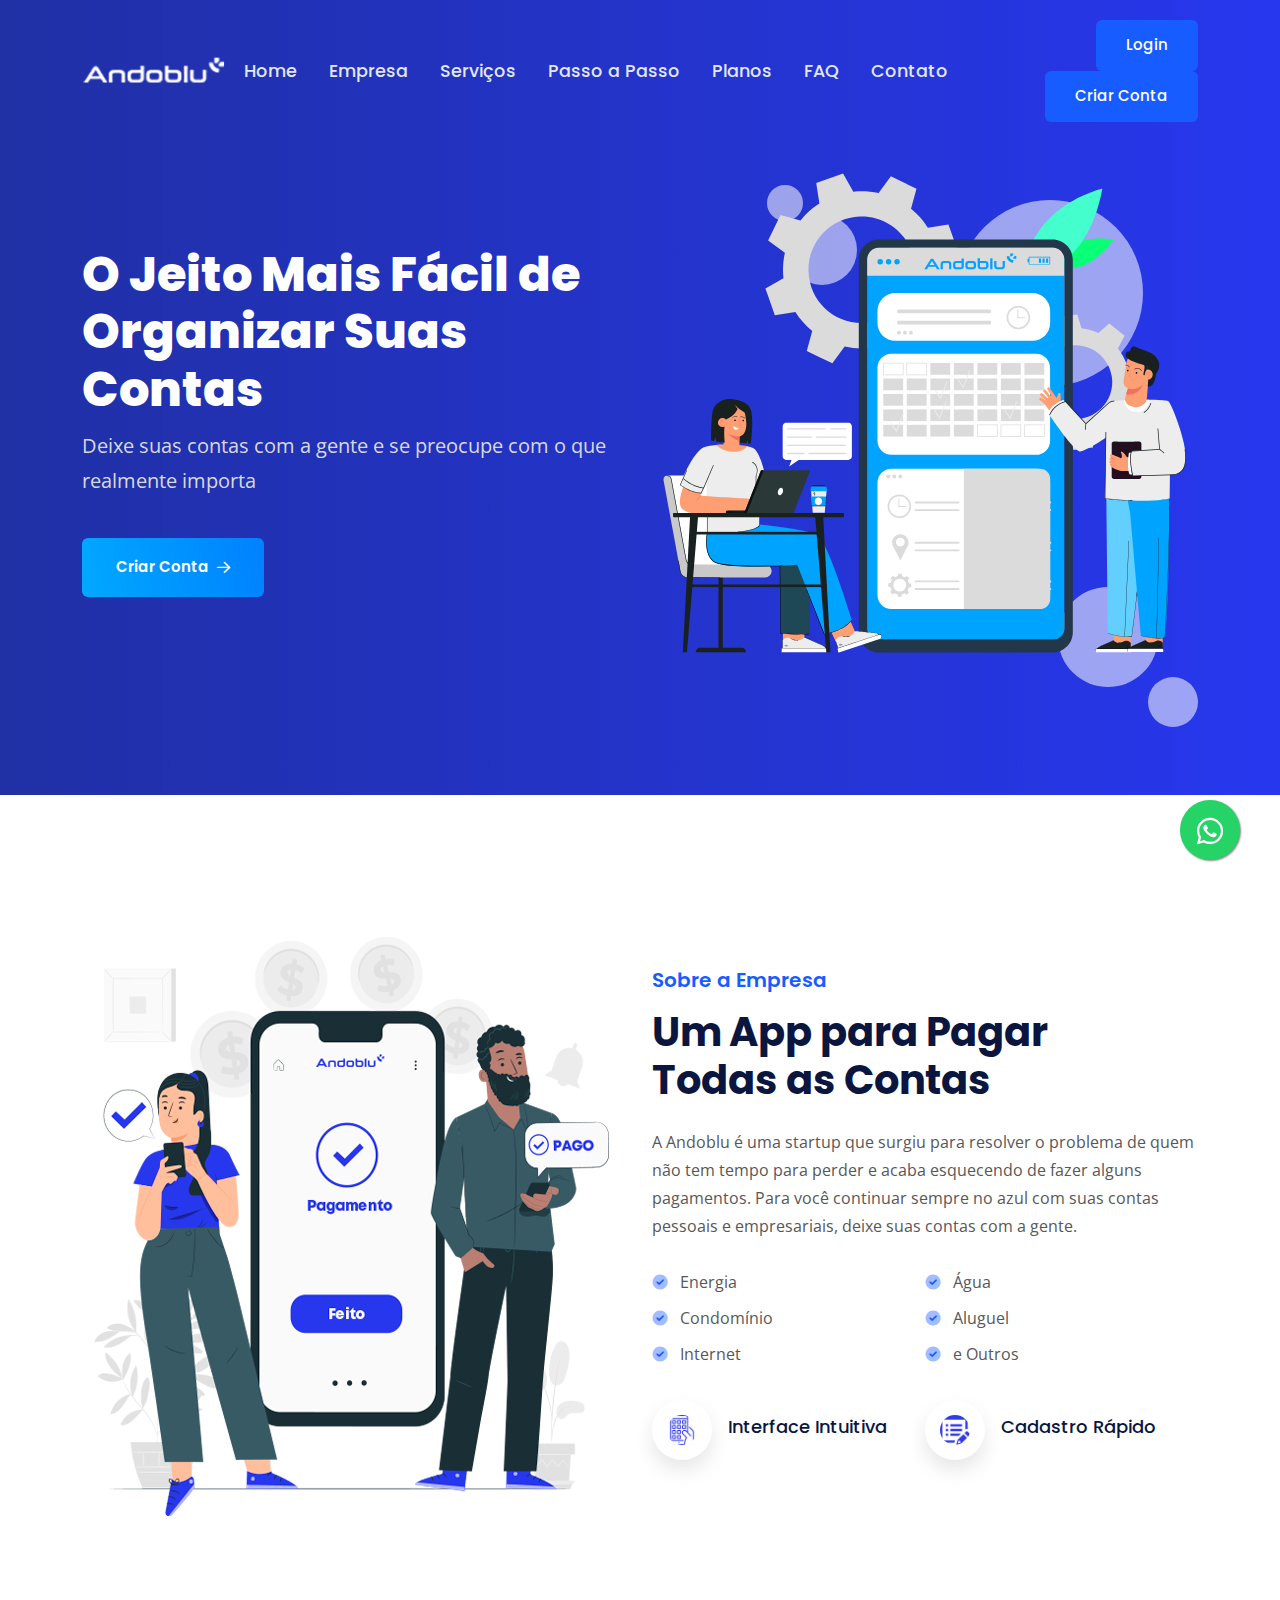
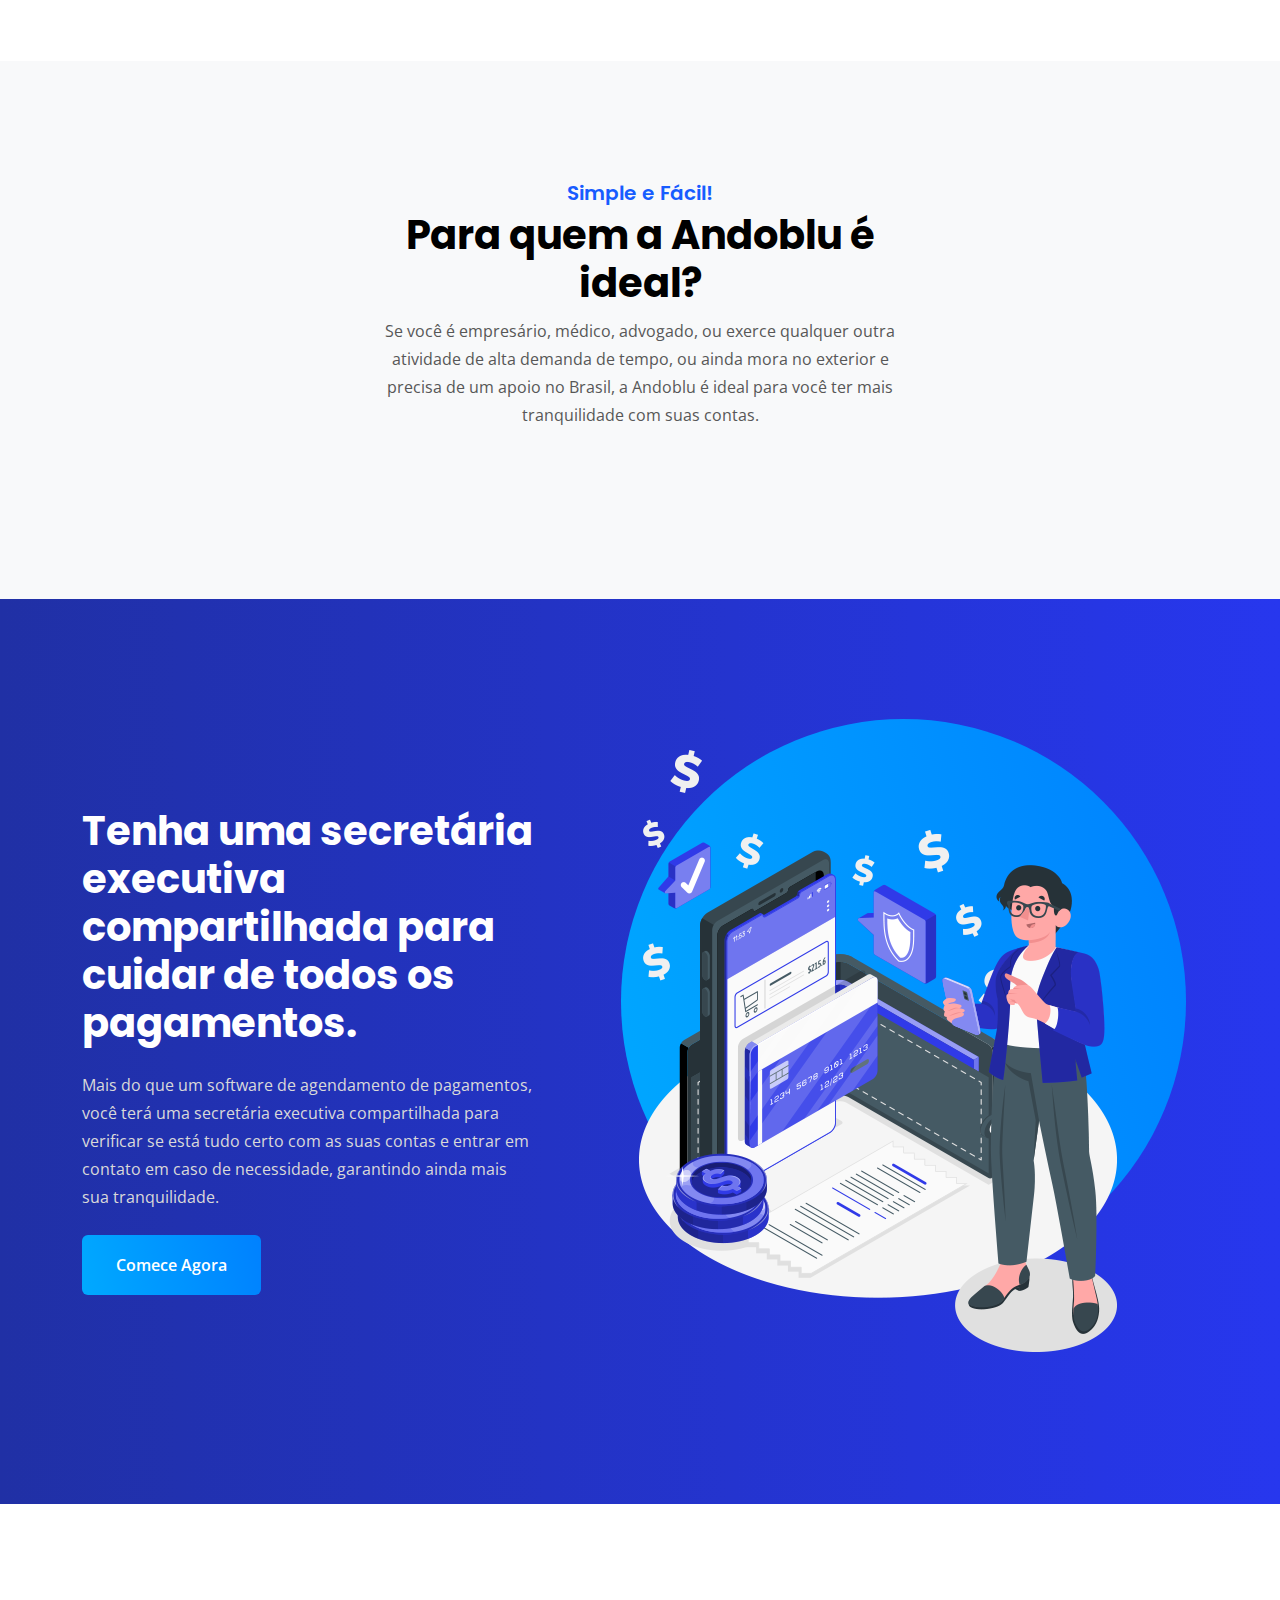
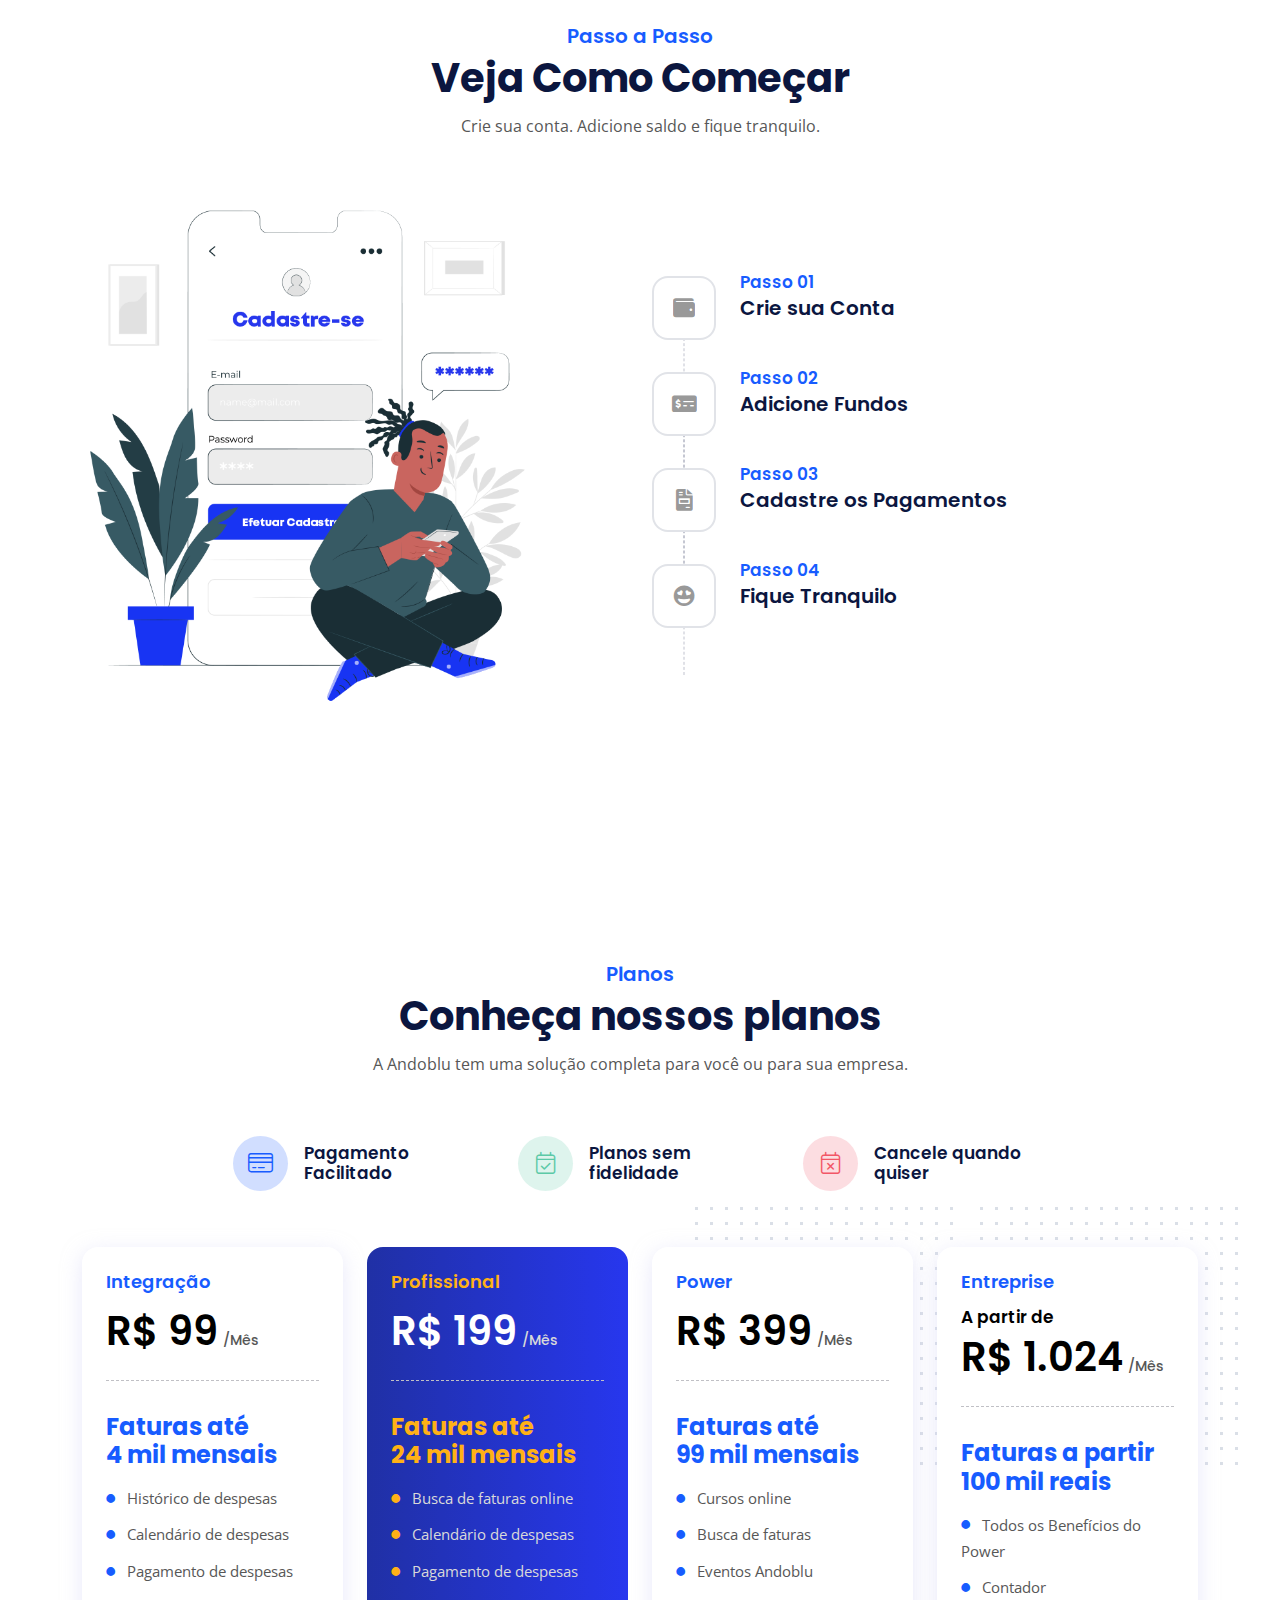
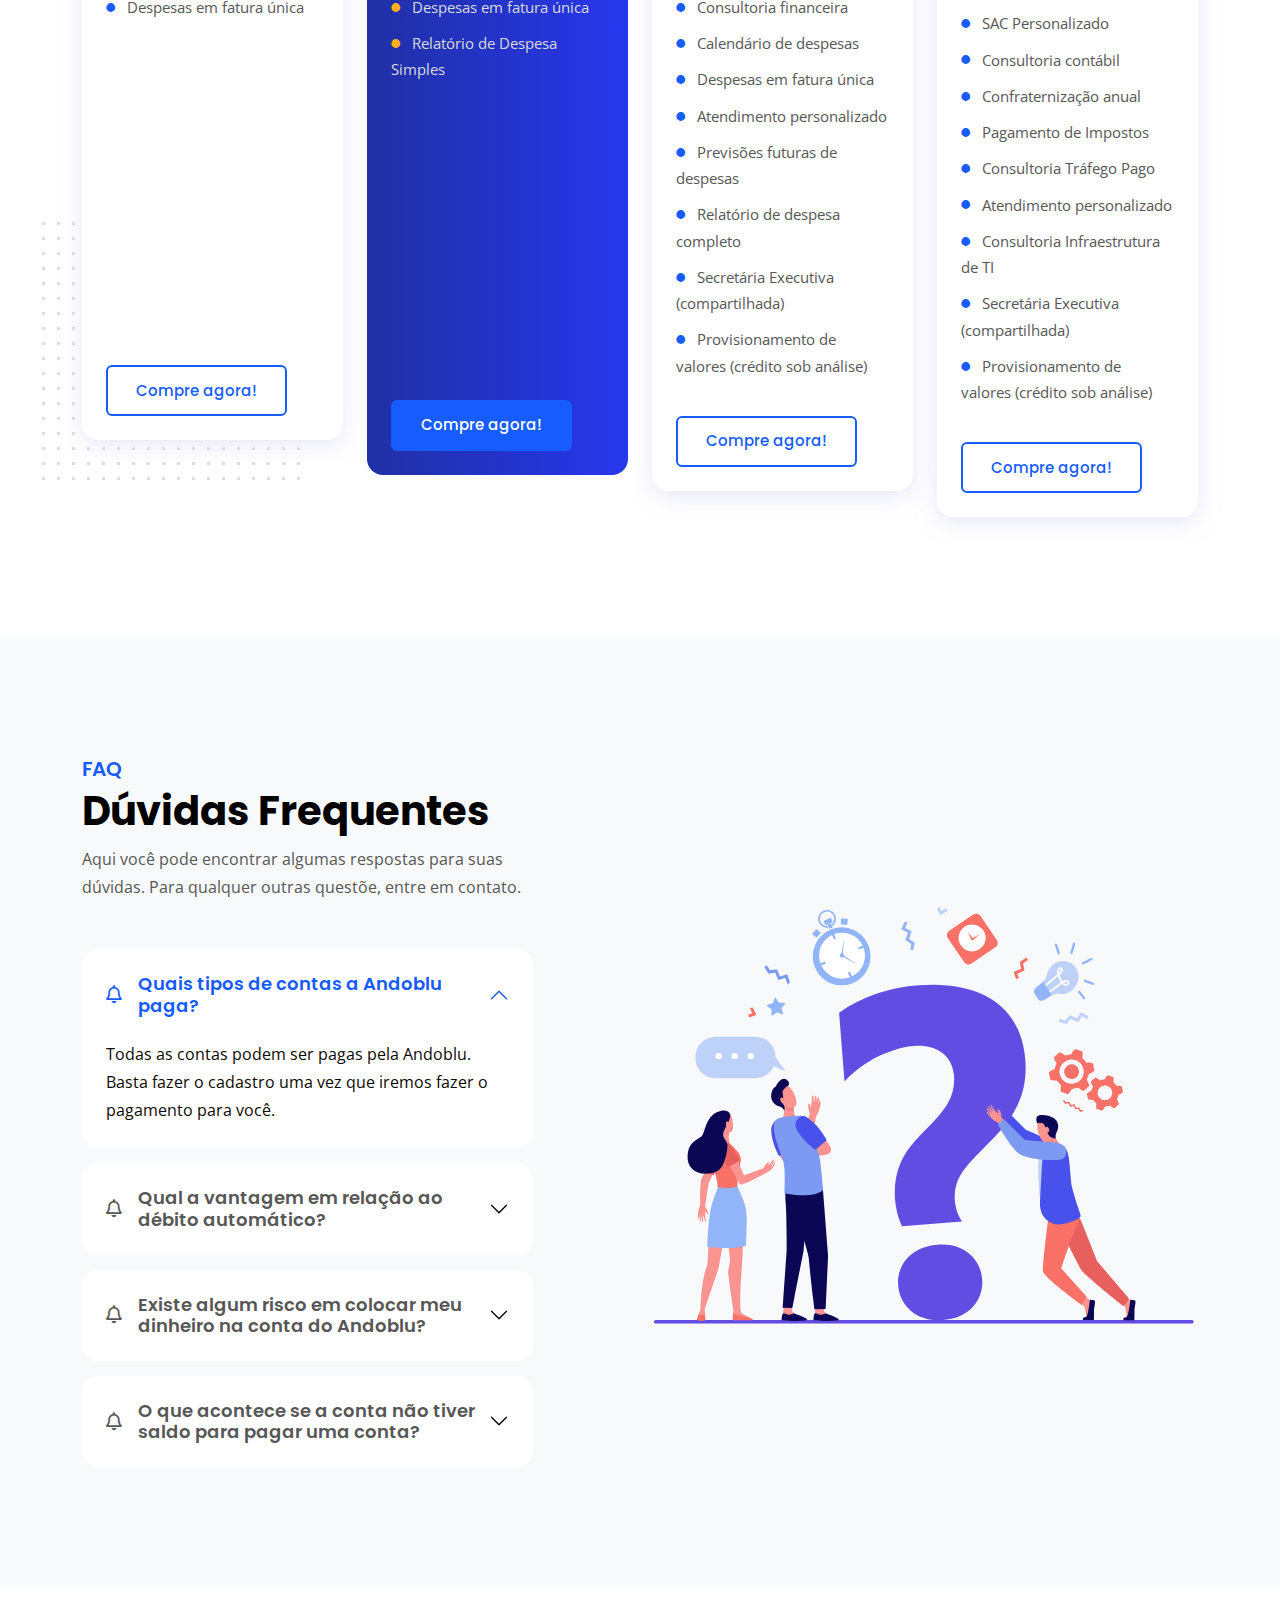
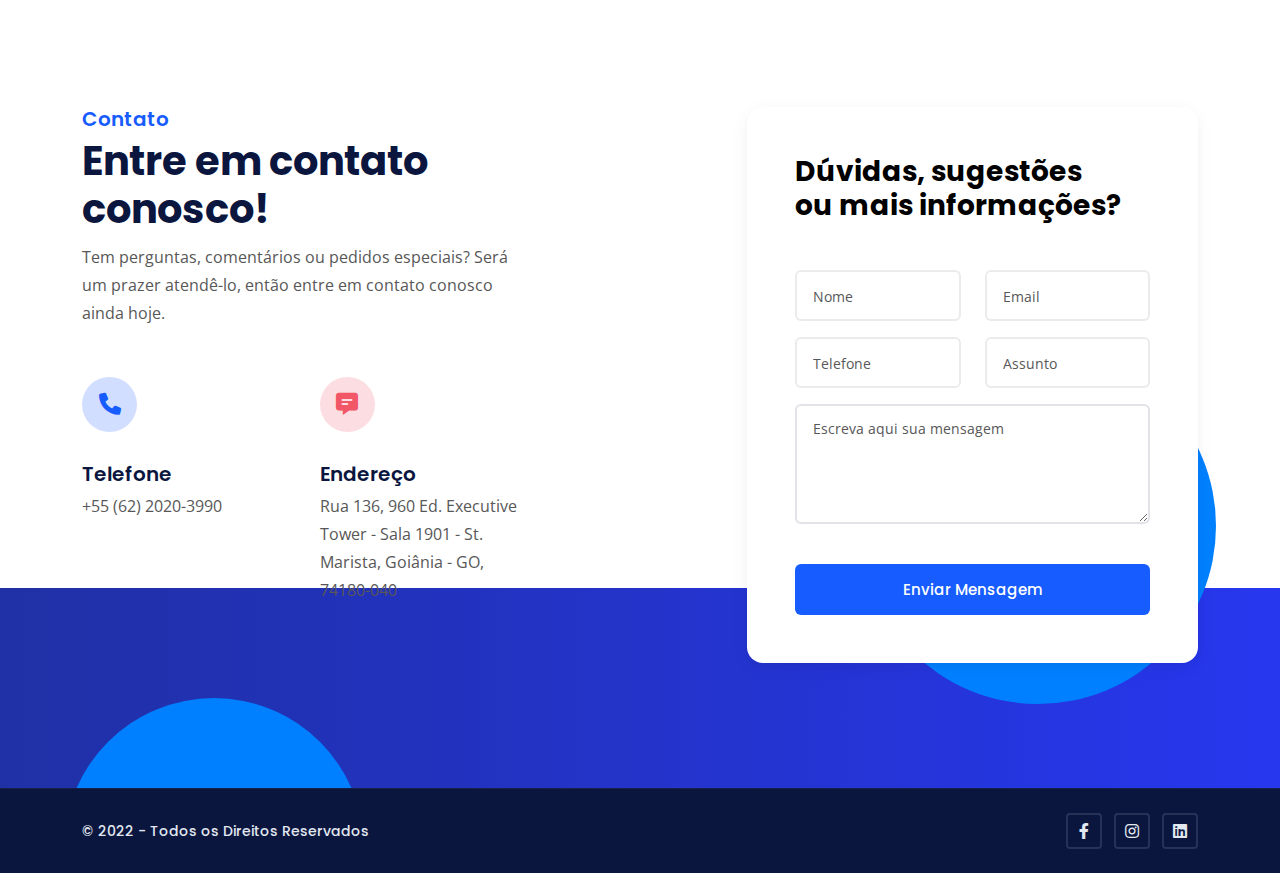
==== index.html @ d6646ada "Update index - Free Trial" ====
<!DOCTYPE html>
<html lang="en">

<head>
    <!--required meta tags-->
    <meta charset="utf-8">
    <meta name="viewport" content="width=device-width, initial-scale=1">

    <!--twitter og-->
    <meta name="twitter:site" content="@themetags">
    <meta name="twitter:creator" content="@themetags">
    <meta name="twitter:card" content="summary_large_image">
    <meta name="twitter:title" content="Andoblu - O Jeito Mais Fácil de Organizar Suas Contas">
    <meta name="twitter:description" content="Deixe suas contas com a gente e se preocupe com o que realmente importa.">
    <meta name="twitter:image" content="#">

    <!--facebook og-->
    <meta property="og:url" content="#">
    <meta name="twitter:title" content="Andoblu - O Jeito Mais Fácil de Organizar Suas Contas">
    <meta property="og:description" content="Deixe suas contas com a gente e se preocupe com o que realmente importa.">
    <meta property="og:image" content="#">
    <meta property="og:image:secure_url" content="#">
    <meta property="og:image:type" content="image/png">
    <meta property="og:image:width" content="1200">
    <meta property="og:image:height" content="600">

    <!--meta-->
    <meta name="description" content="Andoblu - Deixe suas contas com a gente e se preocupe com o que realmente importa.">
    <meta name="author" content="ThemeTags">

    <!--favicon icon-->
    <link rel="icon" href="assets/img/favicon.png" type="image/png" sizes="16x16">


    <!--title-->
    <title>Andoblu - O Jeito Mais Fácil de Organizar Suas Contas</title>

    <!--google fonts-->
    <!--<link href="https://fonts.googleapis.com/css2?family=Poppins:wght@400;500;600;700;800&family=Open+Sans:wght@400;600&display=swap" rel="stylesheet">-->

    <!--build:css-->
    <link rel="stylesheet" href="assets/css/main.css">
    <!-- endbuild -->

    <!--custom css start-->
    <link rel="stylesheet" href="assets/css/custom.css">
    <!--custom css end-->

</head>

<body>

    <!--preloader start-->
    <div id="preloader">
        <div class="preloader-wrap">
            <img src="assets/img/favicon.png" alt="logo" class="img-fluid preloader-icon" />
            <div class="loading-bar"></div>
        </div>
    </div>
    <!--preloader end-->
    <!--main content wrapper start-->
    <div class="main-wrapper">

        <!--header section start-->
        <!--header start-->
        <header class="main-header position-absolute w-100">
            <nav class="navbar navbar-expand-xl navbar-dark sticky-header z-10">
                <div class="container d-flex align-items-center justify-content-lg-between position-relative">
                    <a href="index.html" class="navbar-brand d-flex align-items-center mb-md-0 text-decoration-none">
                        <img src="assets/img/logo-white.png" alt="logo" class="img-fluid logo-white" />
                        <img src="assets/img/logo-color.png" alt="logo" class="img-fluid logo-color" />
                    </a>
                    <a class="navbar-toggler position-absolute right-0 border-0" href="#offcanvasWithBackdrop">
                        <span class="far fa-bars" data-bs-target="#offcanvasWithBackdrop" aria-controls="offcanvasWithBackdrop"
                       data-bs-toggle="offcanvas" role="button"></span>
                    </a>
                    <div class="clearfix"></div>
                    <div class="collapse navbar-collapse justify-content-center">
                        <ul class="nav col-12 col-md-auto justify-content-center main-menu">
                            <li><a href="#home" class="nav-link">Home</a></li>
                            <li><a href="#empresa" class="nav-link">Empresa</a></li>
                            <li><a href="#servicos" class="nav-link">Serviços</a></li>
                            <li><a href="#passo" class="nav-link">Passo a Passo</a></li>
                            <li><a href="#planos" class="nav-link">Planos</a></li>
                            <li><a href="#faq" class="nav-link">FAQ</a></li>
                            <li><a href="#contato" class="nav-link">Contato</a></li>
                        </ul>
                    </div>
                    <div class="action-btns text-end me-5 me-lg-0 d-none d-md-block d-lg-block">
                        <a href="https://appdev.andoblu.com.br/login" class="btn btn-primary" target="_blank">Login</a>
                        <a href="https://appdev.andoblu.com.br/register" class="btn btn-primary" target="_blank">Criar Conta</a>
                    </div>

                </div>
            </nav>
            <!--offcanvas menu start-->
            <div class="offcanvas offcanvas-end" tabindex="-1" id="offcanvasWithBackdrop">
                <div class="offcanvas-header d-flex align-items-center mt-4">
                    <a href="index.html" class="d-flex align-items-center mb-md-0 text-decoration-none">
                        <img src="assets/img/logo-color.png" alt="logo" class="img-fluid ps-2" />
                    </a>r
                    <button type="button" class="close-btn text-danger" data-bs-dismiss="offcanvas" aria-label="Close">
                        <i class="far fa-close"></i>
                    </button>
                </div>
                <div class="offcanvas-body z-10">
                    <ul class="nav col-12 col-md-auto justify-content-center main-menu">
                        <li><a href="#home" class="nav-link">Home</a></li>
                        <li><a href="#empresa" class="nav-link">Empresa</a></li>
                        <li><a href="#servicos" class="nav-link">Serviços</a></li>
                        <li><a href="#planos" class="nav-link">Planos</a></li>
                        <li><a href="#contato" class="nav-link">Contato</a></li>
                    </ul>
                    <div class="action-btns text-end me-5 me-lg-0 d-none d-md-block d-lg-block">
                        <a href="https://appdev.andoblu.com.br/login" class="btn btn-primary">Login</a>
                        <a href="https://appdev.andoblu.com.br/register" class="btn btn-primary">Criar Conta</a>
                    </div>
                </div>
            </div>
            <!--offcanvas menu end-->
        </header>
        <!--header end-->
        <!--Botão WhatsApp-->

        <a class="whatsapp-link" href="https://wa.me/556220203990" target="_blank">
            <i class="fa-brands fa-whatsapp"></i>
        </a>

        
            <!--Botão WhatsApp-->

        <!--hero section start-->
        <section class="hero-section ptb-120 text-white bg-gradient" style="background: url('assets/img/hero-dot-bg.png')no-repeat center right">
            <div class="container" id="home">
                <div class="row align-items-center">
                    <div class="col-lg-6 col-md-10">
                        <div class="hero-content-wrap mt-5">
                            <h1 class="fw-bold display-5">O Jeito Mais Fácil de Organizar Suas Contas</h1>
                            <p class="lead">Deixe suas contas com a gente e se preocupe com o que <BR>realmente importa</p>
                            <!-- <div class="row justify-content-lg-start mt-60">
                                <h6 class="text-white-70 mb-2">Baixe o nosso aplicativo:</h6>
                                <div class="payment-store-btn mt-4">
                                    <ul class="list-unstyled m-0">
                                        <li class="d-inline-block me-2 mb-3 mb-md-0">
                                            <a class="d-flex align-items-center text-decoration-none rounded shadow-lg" href="#"><i class="fab fa-google-play pe-2"></i>
                                                <span>Get it on
                              <span class="d-block fw-semi-bold">Google Play</span></span></a>
                                        </li>
                                        <li class="d-inline-block">
                                            <a class="d-flex align-items-center text-decoration-none rounded shadow-lg" href="#"><i class="fab fa-apple pe-2"></i>
                                                <span>
                              Downlad on the<span class="d-block fw-medium">App Store
                              </span></span></a>
                                        </li>
                                    </ul>
                                </div>
                            </div> -->

                            <a href="https://appdev.andoblu.com.br/register" class="btn-gradient-sqr mt-4 link-with-icon">
                                Criar Conta <i class="far fa-arrow-right"></i>
                            </a>
                        </div>
                    </div>
                    <div class="col-lg-6 col-md-8 mt-5">
                        <div class="hero-img position-relative circle-shape-images">
                            <!--animated shape start-->
                            <ul class="position-absolute animate-element parallax-element circle-shape-list">
                                <li class="layer" data-depth="0.02">
                                    <img src="assets/img/shape/circle-1.svg" alt="shape" class="circle-shape-item type-1 hero-1">
                                </li>
                                <li class="layer" data-depth="0.04">
                                    <img src="assets/img/shape/circle-1.svg" alt="shape" class="circle-shape-item type-2 hero-1">
                                </li>
                                <li class="layer" data-depth="0.04">
                                    <img src="assets/img/shape/circle-1.svg" alt="shape" class="circle-shape-item type-3 hero-1">
                                </li>
                                <li class="layer" data-depth="0.03">
                                    <img src="assets/img/shape/circle-1.svg" alt="shape" class="circle-shape-item type-4 hero-1">
                                </li>
                                <li class="layer" data-depth="0.03">
                                    <img src="assets/img/shape/circle-1.svg" alt="shape" class="circle-shape-item type-5 hero-1">
                                </li>
                            </ul>
                            <!--animated shape end-->
                            <img src="assets/img/screen/animated-screen-5.svg" alt="hero img" class="img-fluid position-relative z-5">
                        </div>
                    </div>
                </div>
            </div>
        </section>
        <!--hero section end-->

                <!-- About Start -->
                <section class="ptb-120" id="empresa" >
                    <div class="container" >
                        <div class="row align-items-center">
                            <div class="col-lg-6">
                                <div class="about-left text-lg-center mb-32 mb-lg-0">
                                    <img src="assets/img/about.png" alt="" class="img-fluid" />
                                </div>
                            </div>
                            <div class="col-lg-6">
                                <div class="about-right">
                                    <h4 class="text-primary h5 mb-3">Sobre a Empresa</h4>
                                    <h2 class="mb-4">
                                        Um App para Pagar  <br>Todas as Contas

                        
                                    </h2>
                                    <p>
                                        A Andoblu é uma startup que surgiu para resolver o problema de quem não 
                                        tem tempo para perder e acaba esquecendo de fazer alguns pagamentos. 
                                        Para você continuar sempre no azul com suas contas pessoais e empresariais,
                                        deixe suas contas com a gente.
                                    </p>

                                    <ul class="list-unstyled d-flex flex-wrap list-two-col mt-4 mb-4">
                                        <li class="py-1">
                                            <i class="fad fa-check-circle me-2 text-primary"></i>
                                            Energia
                                        </li>
                                        <li class="py-1">
                                            <i class="fad fa-check-circle me-2 text-primary"></i>
                                            Água
                                        </li>
                                        <li class="py-1">
                                            <i class="fad fa-check-circle me-2 text-primary"></i>
                                            Condomínio
                                        </li>
                                        <li class="py-1">
                                            <i class="fad fa-check-circle me-2 text-primary"></i>
                                            Aluguel
                                        </li>
                                        <li class="py-1">
                                            <i class="fad fa-check-circle me-2 text-primary"></i>
                                            Internet
                                        </li>
                                        <li class="py-1">
                                            <i class="fad fa-check-circle me-2 text-primary"></i>
                                            e Outros
                                        </li>
                                    </ul>
                                    <ul class="list-unstyled d-flex flex-wrap list-two-col mt-4 mb-4">
                                        <li class="py-1">
                                            <div class="d-flex about-icon-box align-items-center">
                                                <div class="me-3">
                                                    <img src="assets/img/pie-chart.png" alt="" />
                                                </div>
                                                <div>
                                                    <h5>Interface Intuitiva</h5>
                                                </div>
                                            </div>
                                        </li>
                                        <li class="py-1">
                                            <div class="d-flex about-icon-box align-items-center">
                                                <div class="me-3">
                                                    <img src="assets/img/team.png" alt="" />
                                                </div>
                                                <div>
                                                    <h5>Cadastro Rápido</h5>
                                                </div>
                                            </div>
                                        </li>
                                    </ul>
    
                                    <!-- <a href="#" class="link-with-icon text-decoration-none mt-3 btn btn-primary">
                                        Learn More
                                        <i class="fas fa-arrow-right"></i>
                                    </a> -->
                                </div>
                            </div>
                        </div>
                    </div>
                </section>
                <!-- About End -->
                       <!-- app two feature three start -->

                       <section class="feature-tab-section ptb-120 bg-light" id="servicos">
                        <div class="container">
                            <div class="row justify-content-center align-content-center">
                                <div class="col-md-10 col-lg-6">
                                    <div class="section-heading text-center">
                                        <h4 class="h5 text-primary">Simple e Fácil!</h4>
                                        <h2>Para quem a Andoblu é ideal?</h2>
                                            <p> Se você é empresário, médico, advogado, ou exerce qualquer
                                                outra atividade de alta demanda de tempo, ou ainda mora no 
                                                exterior e precisa de um apoio no Brasil, a Andoblu é ideal
                                                para você ter mais tranquilidade com suas contas.</p>
                                    </div>
                                </div>
                            </div>
                        </div>
                    </section>
                    <!-- app two feature three end -->

        <!-- Payment Feature Start-->
        <section class="customer-review-tab ptb-120 bg-gradient text-white  position-relative z-2">
            <div class="container">
                <div class="row align-items-center">
                    <div class="col-lg-5">
                        <div class="payment-feature-img-left mb-5 mb-lg-0">
                            <h2 class="mb-4">
                                Tenha uma secretária executiva compartilhada para cuidar de todos os pagamentos.

                            </h2>
                            <p class="mb-4">
                                Mais do que um software de agendamento de pagamentos, você terá uma secretária executiva compartilhada para verificar se está tudo certo com as suas contas e entrar em contato em caso de necessidade, garantindo ainda mais sua tranquilidade.
                            </p>
                            <a href="#" class="btn-gradient-sqr">Comece Agora</a>
                        </div>
                    </div>
                    <div class="col-lg-7">
                        <div class="payment-feature-img-right text-center position-relative mt-5 mt-lg-0">
                            <div class="payment-feature-mockup position-relative">
                                <img src="assets/img/payment-mock.png" class="img-fluid" alt="Mocup" />
                            </div>
                        </div>
                    </div>
                </div>
            </div>
        </section>
        <!-- Payment Feature End -->

        <!--our work process start-->
        <section class="work-process ptb-120" id="passo">
            <div class="container">
                <div class="row justify-content-center">
                    <div class="col-lg-6 col-md-10">
                        <div class="section-heading text-center">
                            <h4 class="h5 text-primary">Passo a Passo</h4>
                            <h2>Veja Como Começar
                            </h2>
                            <p>Crie sua conta. Adicione saldo e fique tranquilo.
                            </p>
                        </div>
                    </div>
                </div>
                <div class="row align-items-center justify-content-between">
                    <div class="col-lg-5 col-md-12 order-1 order-lg-0">
                        <div class="img-wrap">
                            <img src="assets/img/office-img-1.png" alt="work process" class="img-fluid rounded-custom">
                        </div>
                    </div>
                    <div class="col-lg-6 col-md-12 order-0 order-lg-1">
                        <ul class="work-process-list list-unstyled">
                            <li class="d-flex align-items-start mb-4">
                                <div class="process-icon-2 border border-2 rounded-custom bg-white me-4 mt-2">
                                    <i class="fa-solid fa-wallet"></i>
                                </div>
                                <div class="icon-content">
                                    <span class="text-primary h6">Passo 01</span>
                                    <h3 class="h5 mb-2">Crie sua Conta</h3>

                                </div>
                            </li>
                            <li class="d-flex align-items-start mb-4">
                                <div class="process-icon-2 border border-2 rounded-custom bg-white me-4 mt-2">
                                    <i class="fa-solid fa-money-check-dollar"></i>
                                </div>
                                <div class="icon-content">
                                    <span class="text-primary h6">Passo 02</span>
                                    <h3 class="h5 mb-2">Adicione Fundos</h3>

                                </div>
                            </li>
                            <li class="d-flex align-items-start mb-4">
                                <div class="process-icon-2 border border-2 rounded-custom bg-white me-4 mt-2">
                                    <i class="fa-solid fa-file-invoice"></i>
                                </div>
                                <div class="icon-content">
                                    <span class="text-primary h6">Passo 03</span>
                                    <h3 class="h5 mb-2">Cadastre os Pagamentos</h3>

                                </div>
                            </li>
                            <li class="d-flex align-items-start mb-4 mb-lg-0">
                                <div class="process-icon-2 border border-2 rounded-custom bg-white me-4 mt-2">
                                    <i class="fa-solid fa-face-grin-hearts"></i>
                                </div>
                                <div class="icon-content">
                                    <span class="text-primary h6">Passo 04</span>
                                    <h3 class="h5 mb-2">Fique Tranquilo</h3>

                                </div>
                            </li>
                        </ul>
                    </div>
                </div>
            </div>
        </section>
        <!--our work process end-->










        <!--pricing section start-->
        <section class="pricing-section  ptb-120 position-relative z-2" id="planos">
            <div class="container">
                <div class="row justify-content-center">
                    <div class="col-lg-6 col-md-10">
                        <div class="section-heading text-center">
                            <h4 class="h5 text-primary">Planos</h4>
                            <h2>Conheça nossos planos
                            </h2>
                            <p>A Andoblu tem uma solução completa para você ou para sua empresa.</p>
                        </div>
                    </div>
                </div>
                <div class="row justify-content-center mb-5">
                    <div class="col-lg-3">
                        <div class="media d-flex align-items-center py-2 p-sm-2">
                            <div class="icon-box mb-0 bg-primary-soft rounded-circle d-block me-3">
                                <i class="fal fa-credit-card text-primary"></i>
                            </div>
                            <div class="media-body fw-medium h6 mb-0">
                                Pagamento Facilitado
                            </div>
                        </div>
                    </div>
                    <div class="col-lg-3">
                        <div class="media d-flex align-items-center py-2 p-sm-2">
                            <div class="icon-box mb-0 bg-success-soft rounded-circle d-block me-3">
                                <i class="fal fa-calendar-check text-success"></i>
                            </div>
                            <div class="media-body fw-medium h6 mb-0">
                                Planos sem fidelidade
                            </div>
                        </div>
                    </div>
                    <div class="col-lg-3">
                        <div class="media d-flex align-items-center py-2 p-sm-2">
                            <div class="icon-box mb-0 bg-danger-soft rounded-circle d-block me-3">
                                <i class="fal fa-calendar-times text-danger"></i>
                            </div>
                            <div class="media-body fw-medium h6 mb-0">
                                Cancele quando quiser
                            </div>
                        </div>
                    </div>
                </div>
                <div class="row">
                    <div class="col-lg-3 col-md-6">
                        <div class="position-relative single-pricing-wrap rounded-custom bg-white custom-shadow p-4 mb-4 mb-lg-0">
                            <div class="pricing-header mb-32">
                                <h3 class="package-name text-primary d-block">Integração</h3>
                                <h4 class="display-6 fw-semi-bold">R$ 99<span>/Mês</span></h4>
                                <!-- <h6>Free trial 7 dias</h6> -->
                            </div>
                            <div class="pricing-info mb-4">
                                <ul class="pricing-feature-list list-unstyled">
                                    <h4 class="package-name text-primary d-block">Faturas até <br>4 mil mensais</h4>
                                    <li><i class="fas fa-circle fa-2xs text-primary me-2"></i> Histórico de despesas</li>
                                    <li><i class="fas fa-circle fa-2xs text-primary me-2"></i> Calendário de despesas</li>
                                    <li><i class="fas fa-circle fa-2xs text-primary me-2"></i> Pagamento de despesas</li>
                                    <li><i class="fas fa-circle fa-2xs text-primary me-2"></i> Despesas em fatura única</li>
                                    <br>
                                    <br>
                                    <br>
                                    <br>
                                    <br>
                                    <br>
                                    <br>
                                    <br>
                                    <br>
                                    <br>
                                    <br>


                                </ul>
                            </div>
                            <a href="https://mpago.la/2CKmSCm" class="btn btn-outline-primary mt-2">Compre agora!</a>

                            <!--pattern start-->
                            <div class="dot-shape-bg position-absolute z--1 left--40 bottom--40">
                                <img src="assets/img/shape/dot-big-square.svg" alt="shape">
                            </div>
                            <!--pattern end-->
                        </div>
                    </div>
                    <div class="col-lg-3 col-md-6">
                        <div class="position-relative single-pricing-wrap rounded-custom bg-gradient text-white p-4 mb-4 mb-lg-0">
                            <div class="pricing-header mb-32">
                                <h3 class="package-name text-warning d-block">Profissional</h3>
                                <h4 class="display-6 fw-semi-bold">R$ 199<span>/Mês</span></h4>
                                <!-- <h6>Free trial 7 dias</h6> -->
                            </div>
                            <div class="pricing-info mb-4">
                                <ul class="pricing-feature-list list-unstyled">
                                    <h4 class="package-name text-warning d-block">Faturas até <br> 24 mil mensais</h4>
                                    <li><i class="fas fa-circle fa-2xs text-warning me-2"></i> Busca de faturas online</li>
                                    <li><i class="fas fa-circle fa-2xs text-warning me-2"></i> Calendário de despesas</li>
                                    <li><i class="fas fa-circle fa-2xs text-warning me-2"></i> Pagamento de despesas</li>
                                    <li><i class="fas fa-circle fa-2xs text-warning me-2"></i> Despesas em fatura única</li>
                                    <li><i class="fas fa-circle fa-2xs text-warning me-2"></i> Relatório de Despesa Simples</li>
                                    <br>
                                    <br>
                                    <br>
                                    <br>
                                    <br>
                                    <br>
                                    <br>
                                    <br>
                                    <br>
                                    <br>

                                </ul>
                            </div>
                            <a href="https://mpago.la/1LUtzob" class="btn btn-primary mt-2">Compre agora!</a>
                        </div>
                    </div>
                    <div class="col-lg-3 col-md-6">
                        <div class="position-relative single-pricing-wrap rounded-custom bg-white custom-shadow p-4 mb-4 mb-lg-0">
                            <div class="pricing-header mb-32">
                                <h3 class="package-name text-primary d-block">Power</h3>
                                <h4 class="display-6 fw-semi-bold">R$ 399<span>/Mês</span></h4>
                                <!-- <h6>Free trial 7 dias</h6> -->
                            </div>
                            <div class="pricing-info mb-4">
                                <ul class="pricing-feature-list list-unstyled">
                                    <h4 class="package-name text-primary d-block">Faturas até <br> 99 mil mensais</h4>
                                    <li><i class="fas fa-circle fa-2xs text-primary me-2"></i> Cursos online</li>
                                    <li><i class="fas fa-circle fa-2xs text-primary me-2"></i> Busca de faturas</li>
                                    <li><i class="fas fa-circle fa-2xs text-primary me-2"></i> Eventos Andoblu</li>
                                    <li><i class="fas fa-circle fa-2xs text-primary me-2"></i> Consultoria financeira</li>
                                    <li><i class="fas fa-circle fa-2xs text-primary me-2"></i> Calendário de despesas</li>
                                    <li><i class="fas fa-circle fa-2xs text-primary me-2"></i> Despesas em fatura única</li>
                                    <li><i class="fas fa-circle fa-2xs text-primary me-2"></i> Atendimento personalizado</li>
                                    <li><i class="fas fa-circle fa-2xs text-primary me-2"></i> Previsões futuras de despesas</li>
                                    <li><i class="fas fa-circle fa-2xs text-primary me-2"></i> Relatório de despesa completo</li>
                                    <li><i class="fas fa-circle fa-2xs text-primary me-2"></i> Secretária Executiva (compartilhada)</li>
                                    <li><i class="fas fa-circle fa-2xs text-primary me-2"></i> Provisionamento de valores (crédito sob análise)</li>
                                </ul>
                            </div>
                            <a href="https://mpago.la/1EGeEyk" class="btn btn-outline-primary mt-2">Compre agora!</a>

                            <!--pattern start-->
                            <div class="dot-shape-bg position-absolute z--1 right--40 top--40">
                                <img src="assets/img/shape/dot-big-square.svg" alt="shape">
                            </div>
                            <!--pattern end-->
                        </div>
                    </div>
                    <div class="col-lg-3 col-md-6">
                        <div class="position-relative single-pricing-wrap rounded-custom bg-white custom-shadow p-4 mb-4 mb-lg-0">
                            <div class="pricing-header mb-32">
                                <h3 class="package-name text-primary d-block">Entreprise</h3>
                                <h6>A partir de</h6>
                                <h4 class="display-6 fw-semi-bold">R$ 1.024<span>/Mês</span></h4>
                              
                            </div>
                            <div class="pricing-info mb-4">
                                <ul class="pricing-feature-list list-unstyled">
                                    <h4 class="package-name text-primary d-block">Faturas a partir 100 mil reais</h4>
                                    <li><i class="fas fa-circle fa-2xs text-primary me-2"></i> Todos os Benefícios do Power</li>
                                    <li><i class="fas fa-circle fa-2xs text-primary me-2"></i> Contador</li>
                                    <li><i class="fas fa-circle fa-2xs text-primary me-2"></i> SAC Personalizado</li>
                                    <li><i class="fas fa-circle fa-2xs text-primary me-2"></i> Consultoria contábil</li>
                                    <li><i class="fas fa-circle fa-2xs text-primary me-2"></i> Confraternização anual</li>
                                    <li><i class="fas fa-circle fa-2xs text-primary me-2"></i> Pagamento de Impostos</li>
                                    <li><i class="fas fa-circle fa-2xs text-primary me-2"></i> Consultoria Tráfego Pago</li>
                                    <li><i class="fas fa-circle fa-2xs text-primary me-2"></i> Atendimento personalizado</li>
                                    <li><i class="fas fa-circle fa-2xs text-primary me-2"></i> Consultoria Infraestrutura de TI</li>
                                    <li><i class="fas fa-circle fa-2xs text-primary me-2"></i> Secretária Executiva (compartilhada)</li>
                                    <li><i class="fas fa-circle fa-2xs text-primary me-2"></i> Provisionamento de valores (crédito sob análise)</li>
                                </ul>
                            </div>
                            <a href="https://mpago.la/2rHpg7Q" class="btn btn-outline-primary mt-2">Compre agora!</a>

                            <!--pattern start-->
                            <div class="dot-shape-bg position-absolute z--1 right--40 top--40">
                                <img src="assets/img/shape/dot-big-square.svg" alt="shape">
                            </div>
                            <!--pattern end-->
                        </div>
                    </div>
                </div>
            </div>
        </section>
        <!--pricing section end-->


                <!-- app two feature three start -->
                <section class="app-two-feature-three bg-light ptb-120" id="faq">
                    <div class="container">
                        <div class="row align-items-center justify-content-lg-between">
                            <div class="col-lg-5 col-xl-5 col-sm-12">
                                <div class="app-two-feature-three-left">
                                    <div class="app-content-feature-wrap">
                                        <h4 class="h5 text-primary">FAQ</h4>
                                        <h2>
                                            Dúvidas Frequentes</h2>
                                        <p>
                                            Aqui você pode encontrar algumas respostas para suas dúvidas. Para qualquer outras questõe, entre em contato.
                                        </p>
                                    </div>
                                    <div class="accordion faq-accordion mt-5" id="accordionExample">
                                        <div class="accordion-item active border-0">
                                            <h5 class="accordion-header" id="faq-1">
                                                <button class="accordion-button" type="button" data-bs-toggle="collapse" data-bs-target="#collapse-1" aria-expanded="true">
                                                    <i class="far fa-bell pe-3"></i> Quais tipos de contas a Andoblu paga?

                                                </button>
                                            </h5>
                                            <div id="collapse-1" class="accordioncollapse collapse show" aria-labelledby="faq-1" data-bs-parent="#accordionExample">
                                                <div class="accordion-body">
                                                    Todas as contas podem ser pagas pela Andoblu. Basta fazer o cadastro uma vez que iremos fazer o pagamento para você.
                                                </div>
                                            </div>
                                        </div>
                                        <div class="accordion-item border-0">
                                            <h5 class="accordion-header" id="faq-2">
                                                <button class="accordion-button collapsed" type="button" data-bs-toggle="collapse" data-bs-target="#collapse-2" aria-expanded="false">
                                                    <i class="far fa-bell pe-3"></i>
                                                    Qual a vantagem em relação ao débito automático?
                                                </button>
                                            </h5>
                                            <div id="collapse-2" class="accordion-collapse collapse" aria-labelledby="faq-2" data-bs-parent="#accordionExample">
                                                <div class="accordion-body">
                                                    Além de agendar o pagamento das contas que permitem débito automático, a sua secretária compartilhada cuidará de programar o pagamento de outras contas.
                                                </div>
                                            </div>
                                        </div>
                                        <div class="accordion-item border-0">
                                            <h5 class="accordion-header" id="faq-3">
                                                <button class="accordion-button collapsed" type="button" data-bs-toggle="collapse" data-bs-target="#collapse-3" aria-expanded="false">
                                                    <i class="far fa-bell pe-3"></i>
                                                    Existe algum risco em colocar meu dinheiro na conta do Andoblu?
                                                </button>
                                            </h5>
                                            <div id="collapse-3" class="accordion-collapse collapse" aria-labelledby="faq-3" data-bs-parent="#accordionExample">
                                                <div class="accordion-body">
                                                    É totalmente seguro nosso site. Nós contamos com os principais sistemas de segurança, para a proteção 
                                                    de todos os seus dados: Criptografia (SSL), proteção contra roubo de informações e clonagem de cartão.
                                                </div>
                                            </div>
                                        </div>
                                        <div class="accordion-item border-0">
                                            <h5 class="accordion-header" id="faq-3">
                                                <button class="accordion-button collapsed" type="button" data-bs-toggle="collapse" data-bs-target="#collapse-3" aria-expanded="false">
                                                    <i class="far fa-bell pe-3"></i>
                                                    O que acontece se a conta não tiver saldo para pagar uma conta?
                                                </button>
                                            </h5>
                                            <div id="collapse-3" class="accordion-collapse collapse" aria-labelledby="faq-3" data-bs-parent="#accordionExample">
                                                <div class="accordion-body">
                                                    Dias antes do vencimento você receberá notificações de que o saldo é insuficiente para pagar as contas.
                                                </div>
                                            </div>
                                        </div>
                                    </div>
                                </div>
                            </div>
                            <div class="col-lg-6 col-xl-6 col-sm-12">
                                <div class="app-two-feature-three-img position-relative text-center mt-5 mt-lg-0">
                                    <div class="text-center mt-4 mt-lg-0 mt-md-0">
                                        <img src="assets/img/faq.svg" alt="faq" class="img-fluid">
                                    </div>
                                </div>
                            </div>
                        </div>
                    </div>
                </section>
                <!-- app two feature three end -->





        <!--contact us section start-->
        <section class="contact-us ptb-120 position-relative overflow-hidden" id="contato">
            <div class="container">
                <div class="row justify-content-between">
                    <div class="col-xl-5 col-lg-5 col-md-12">
                        <div class="section-heading">
                            <h4 class="h5 text-primary">Contato</h4>
                            <h2>Entre em contato conosco!</h2>
                            <p> Tem perguntas, comentários ou pedidos especiais?
                                Será um prazer atendê-lo, então entre em contato
                                conosco ainda hoje.
                            </p>
                        </div>
                        <div class="row justify-content-between pb-5">
                            <div class="col-sm-6 mb-4 mb-md-0 mb-lg-0">
                                <div class="icon-box d-inline-block rounded-circle bg-primary-soft">
                                    <i class="fas fa-phone fa-2x text-primary"></i>
                                </div>
                                <div class="contact-info">
                                    <h5>Telefone</h5>
                                    <p>+55 (62) 2020-3990</p>

                                </div>
                            </div>
                            <div class="col-sm-6">
                                <div class="icon-box d-inline-block rounded-circle bg-danger-soft">
                                    <i class="fas fa-comment-alt-lines fa-2x text-danger"></i>
                                </div>
                                <div class="contact-info">
                                    <h5>Endereço</h5>
                                    <p>Rua 136, 960 Ed. Executive Tower - Sala 1901 - St. Marista, Goiânia - GO, 74180-040
                                        
                                    </p>
                                </div>
                            </div>
                        </div>
                    </div>
                    <div class="col-xl-5 col-lg-7 col-md-12">
                        <div class="register-wrap p-5 bg-white shadow rounded-custom position-relative">
                            <form action="envio.php" method="post" class="register-form position-relative z-5">
                                <h3 class="mb-5 fw-medium">Dúvidas, sugestões<br> ou mais informações?</h3>
                                <div class="row">
                                    <div class="col-sm-6">
                                        <div class="input-group mb-3">
                                            <input type="text" name="nome" class="form-control" placeholder="Nome" aria-label="name">
                                        </div>
                                    </div>
                                    <div class="col-sm-6 ">
                                        <div class="input-group mb-3">
                                            <input type="email" name="email"  class="form-control" placeholder="Email" aria-label="email">
                                        </div>
                                    </div>
                                    <div class="col-sm-6">
                                        <div class="input-group mb-3">
                                            <input type="text" name="telefone" class="form-control" placeholder="Telefone" aria-label="company-website">
                                        </div>
                                    </div>
                                    <div class="col-sm-6">
                                        <div class="input-group mb-3">
                                            <input type="assunto" name="assunto" class="form-control" placeholder="Assunto" aria-label="work-Email">
                                        </div>
                                    </div>
                                    <div class="col-12">
                                        <div class="input-group mb-3">
                                            <textarea class="form-control" name="msg" placeholder="Escreva aqui sua mensagem" style="height: 120px"></textarea>
                                        </div>
                                    </div>
                                    <div class="col-12">
                                        <button type="submit" name="enviar" class="btn btn-primary mt-4 d-block w-100">Enviar Mensagem
                                        </button>
                                    </div>
                                </div>
                            </form>
                        </div>
                    </div>
                </div>
            </div>
            <div class="bg-gradient position-absolute bottom-0 h-25 bottom-0 left-0 right-0 z--1 py-5" style="background: url('assets/img/shape/dot-dot-wave-shape.svg')no-repeat center top">
                <div class="bg-circle rounded-circle circle-shape-3 position-absolute bg-dark-light left-5"></div>
                <div class="bg-circle rounded-circle circle-shape-1 position-absolute bg-warning right-5"></div>



                
            </div>
        </section>
        <!--contact us section end-->

        <!--footer section start-->
        <footer class="footer-section">


            <!--footer bottom start-->
            <div class="footer-bottom bg-dark text-white  py-4">
                <div class="container">
                    <div class="row justify-content-between align-items-center">
                        <div class="col-md-7 col-lg-7">
                            <div class="copyright-text">
                                <p class="mb-lg-0 mb-md-0">&copy; 2022 - Todos os Direitos Reservados</p>
                            </div>
                        </div>
                        <div class="col-md-4 col-lg-4">
                            <div class="footer-single-col text-start text-lg-end text-md-end">
                                <ul class="list-unstyled list-inline footer-social-list mb-0">
                                    <li class="list-inline-item"><a href="#"><i class="fab fa-facebook-f"></i></a></li>
                                    <li class="list-inline-item"><a href="#"><i class="fab fa-instagram"></i></a></li>
                                    <li class="list-inline-item"><a href="#"><i class="fab fa-linkedin"></i></a></li>
                                   
                                    
                                </ul>
                            </div>
                        </div>
                    </div>
                </div>
            </div>
            <!--footer bottom end-->
        </footer>
        <!--footer section end-->

    </div>



    <!--build:js-->
    <script src="assets/js/vendors/jquery-3.6.0.min.js"></script>
    <script src="assets/js/vendors/bootstrap.bundle.min.js"></script>
    <script src="assets/js/vendors/swiper-bundle.min.js"></script>
    <script src="assets/js/vendors/jquery.magnific-popup.min.js"></script>
    <script src="assets/js/vendors/parallax.min.js"></script>
    <script src="assets/js/vendors/aos.js"></script>
    <script src="assets/js/app.js"></script>
    <!--endbuild-->
</body>

</html>
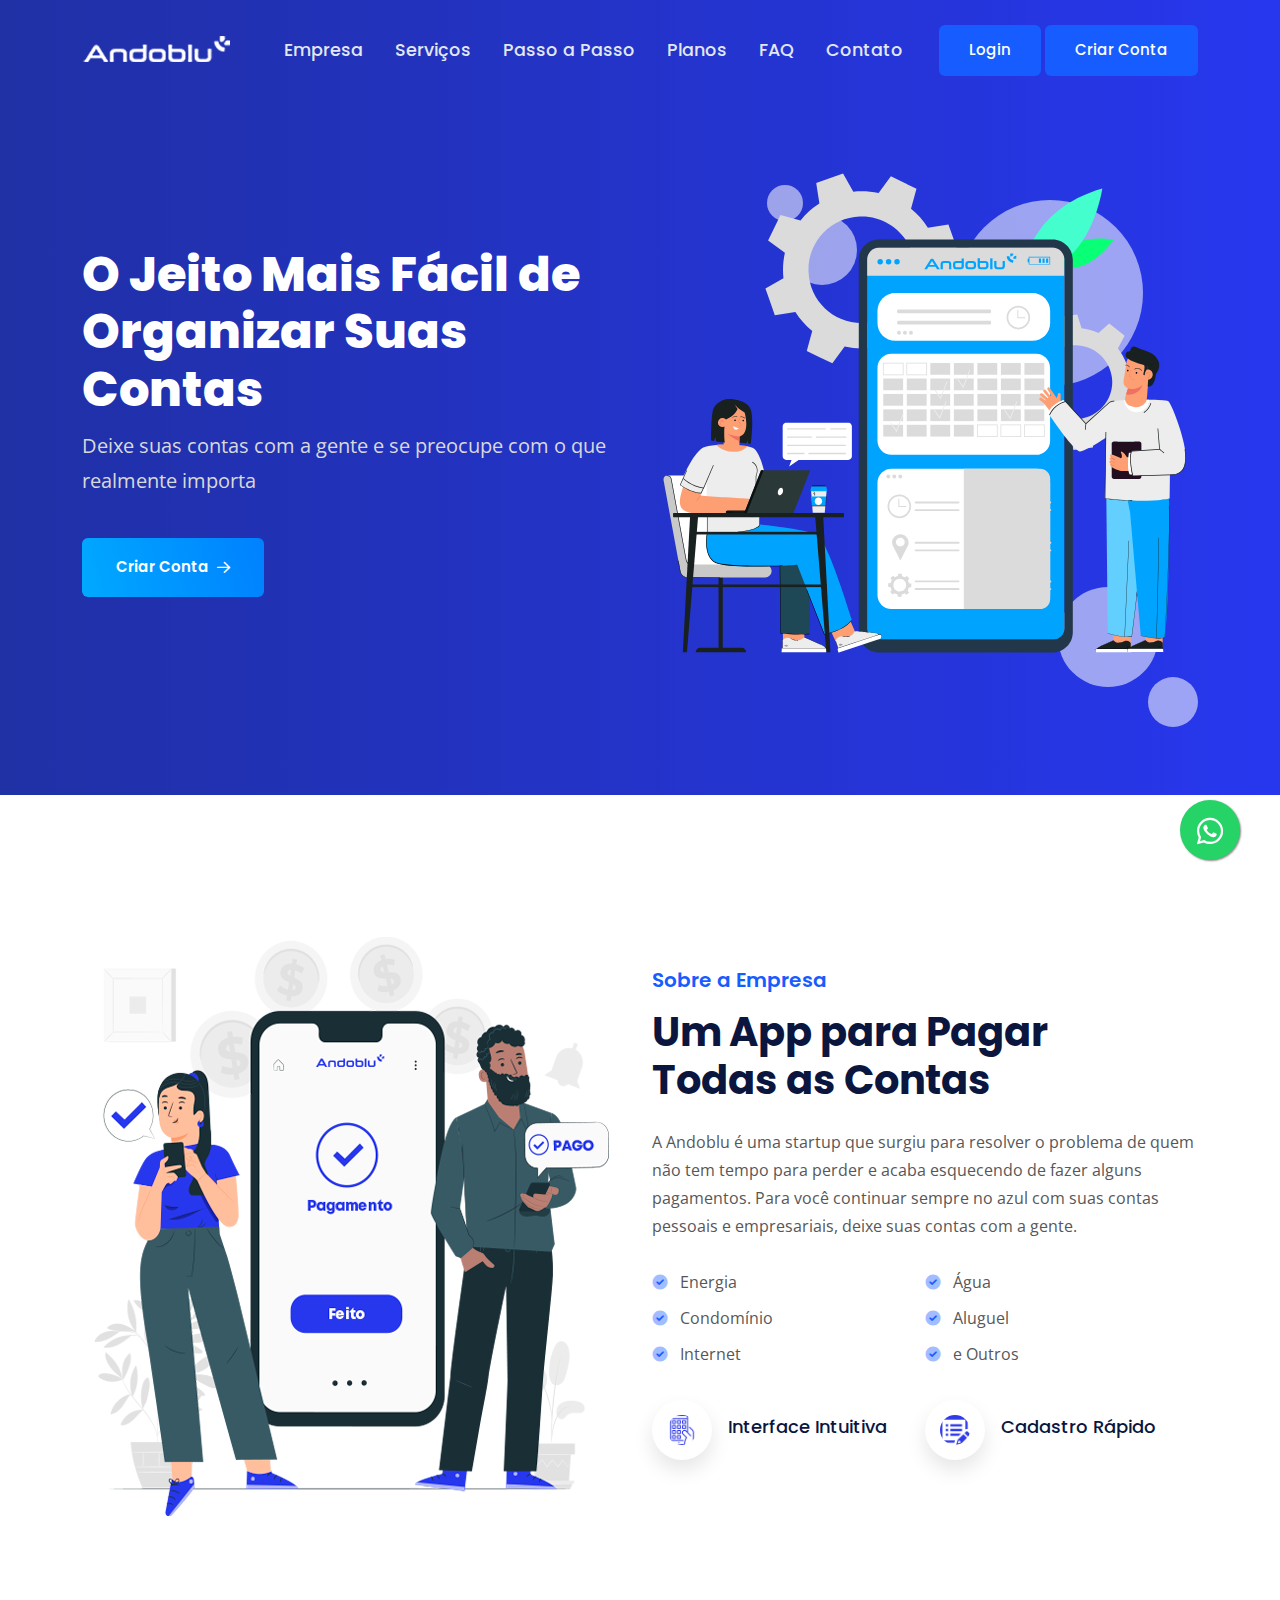
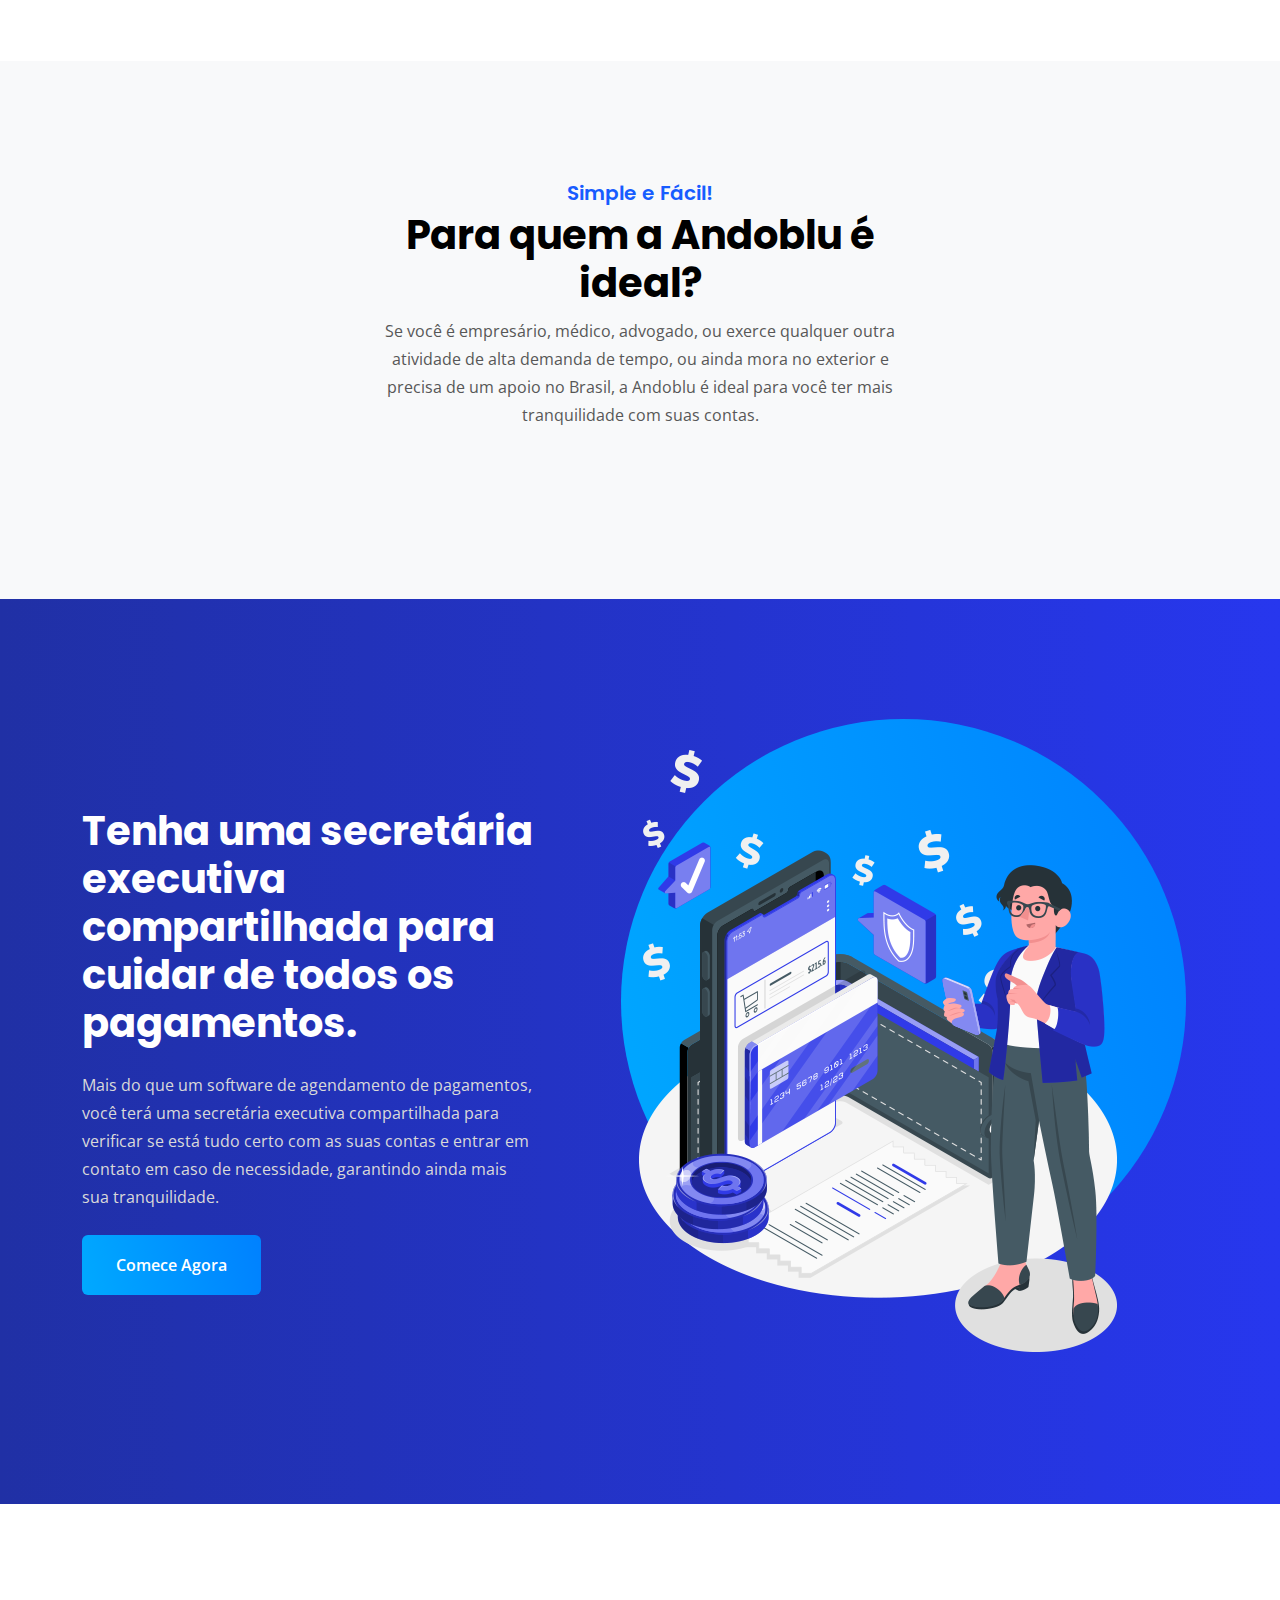
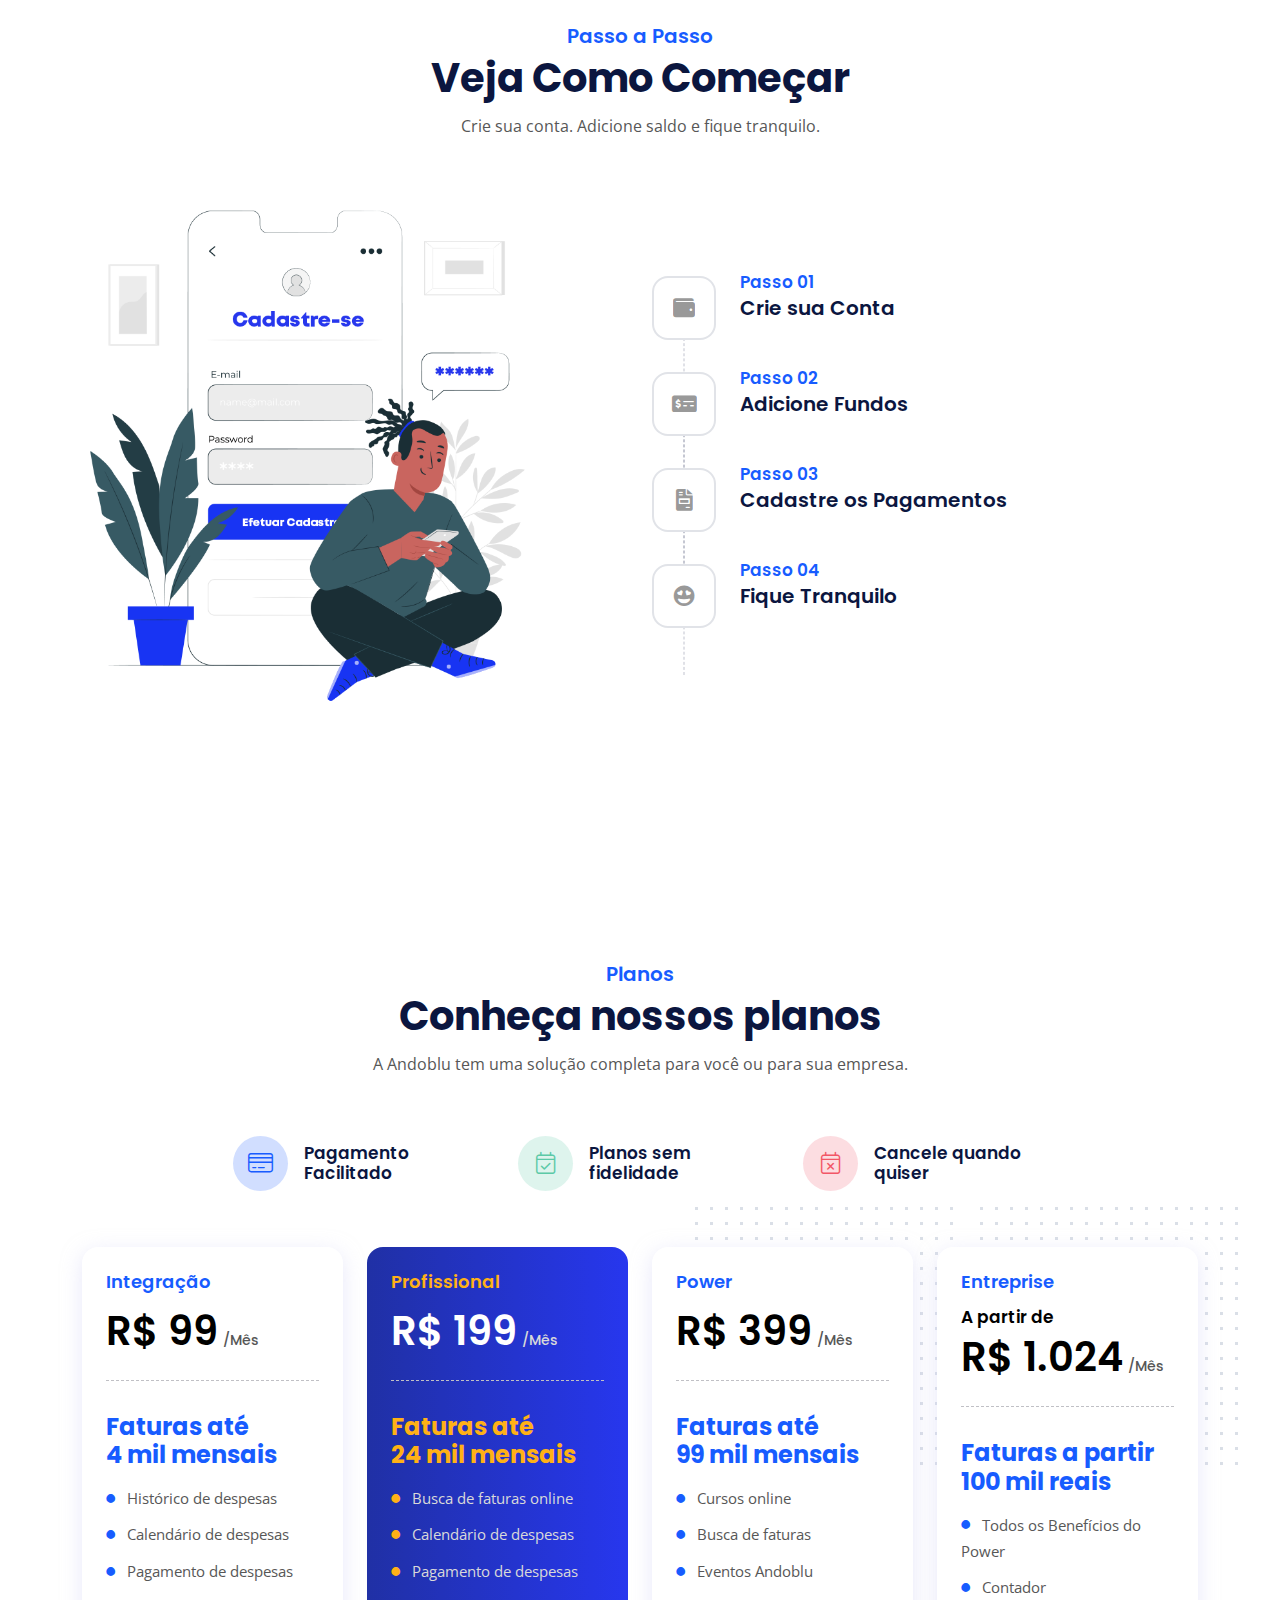
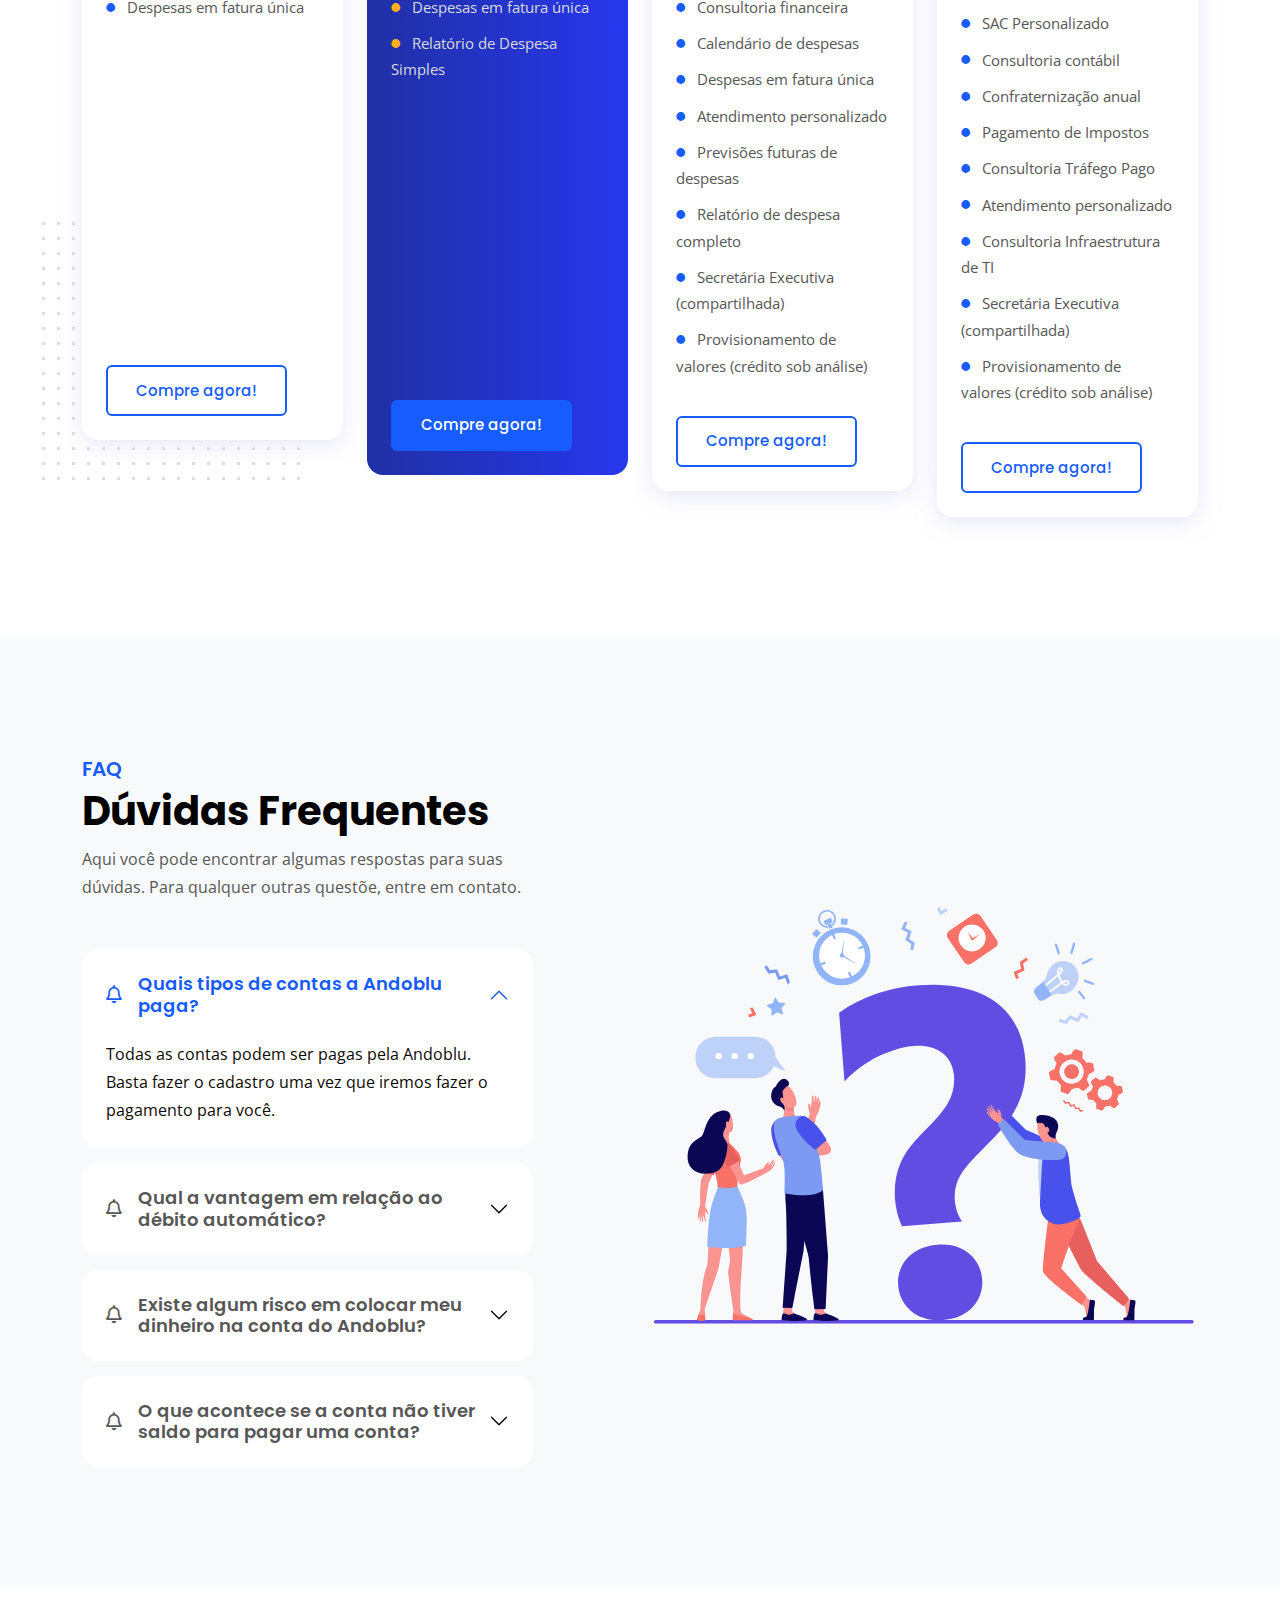
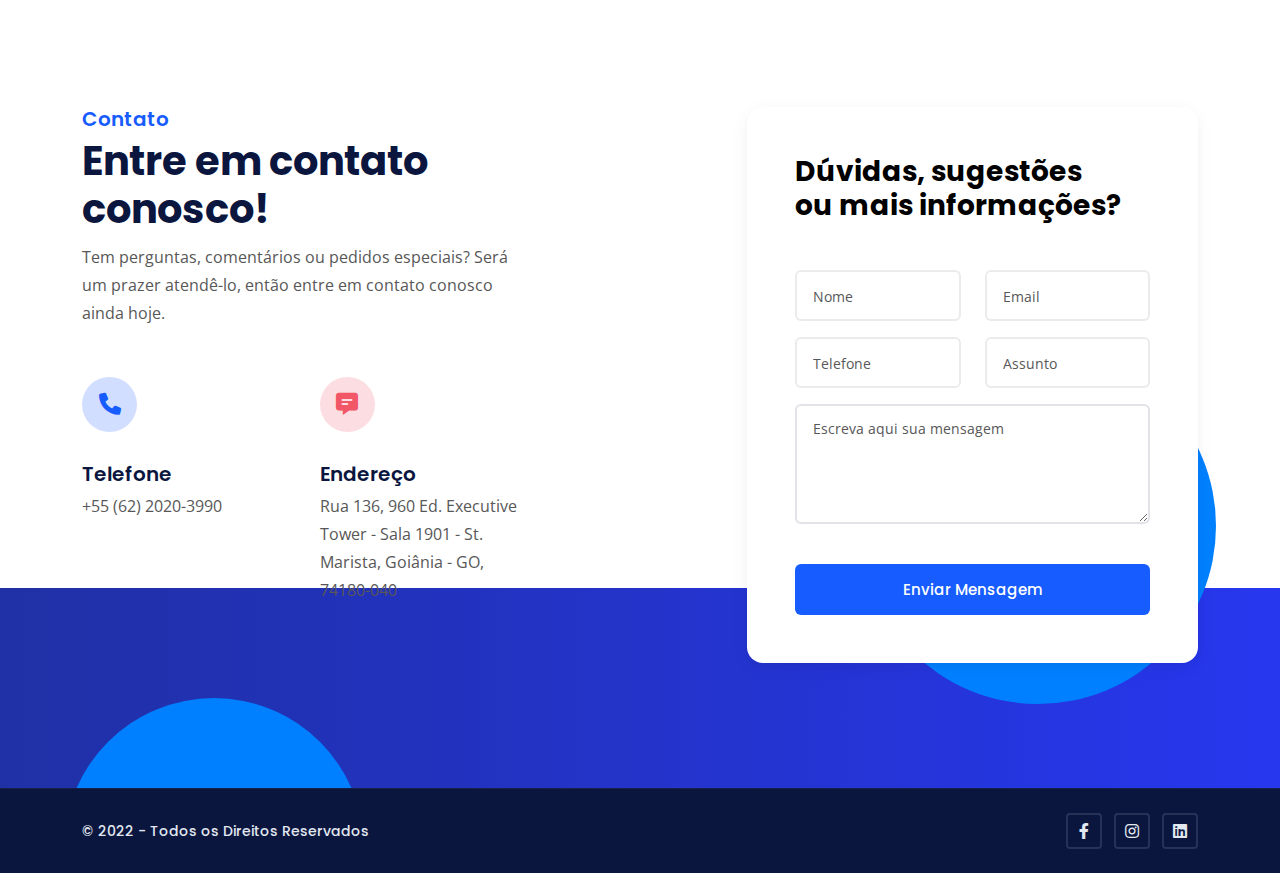
==== commit f0ca79b1: "Update Index.html" ====
--- a/index.html
+++ b/index.html
@@ -77,7 +77,7 @@
                     <div class="clearfix"></div>
                     <div class="collapse navbar-collapse justify-content-center">
                         <ul class="nav col-12 col-md-auto justify-content-center main-menu">
-                            <li><a href="#home" class="nav-link">Home</a></li>
+                            <!-- <li><a href="#home" class="nav-link">Home</a></li> -->
                             <li><a href="#empresa" class="nav-link">Empresa</a></li>
                             <li><a href="#servicos" class="nav-link">Serviços</a></li>
                             <li><a href="#passo" class="nav-link">Passo a Passo</a></li>
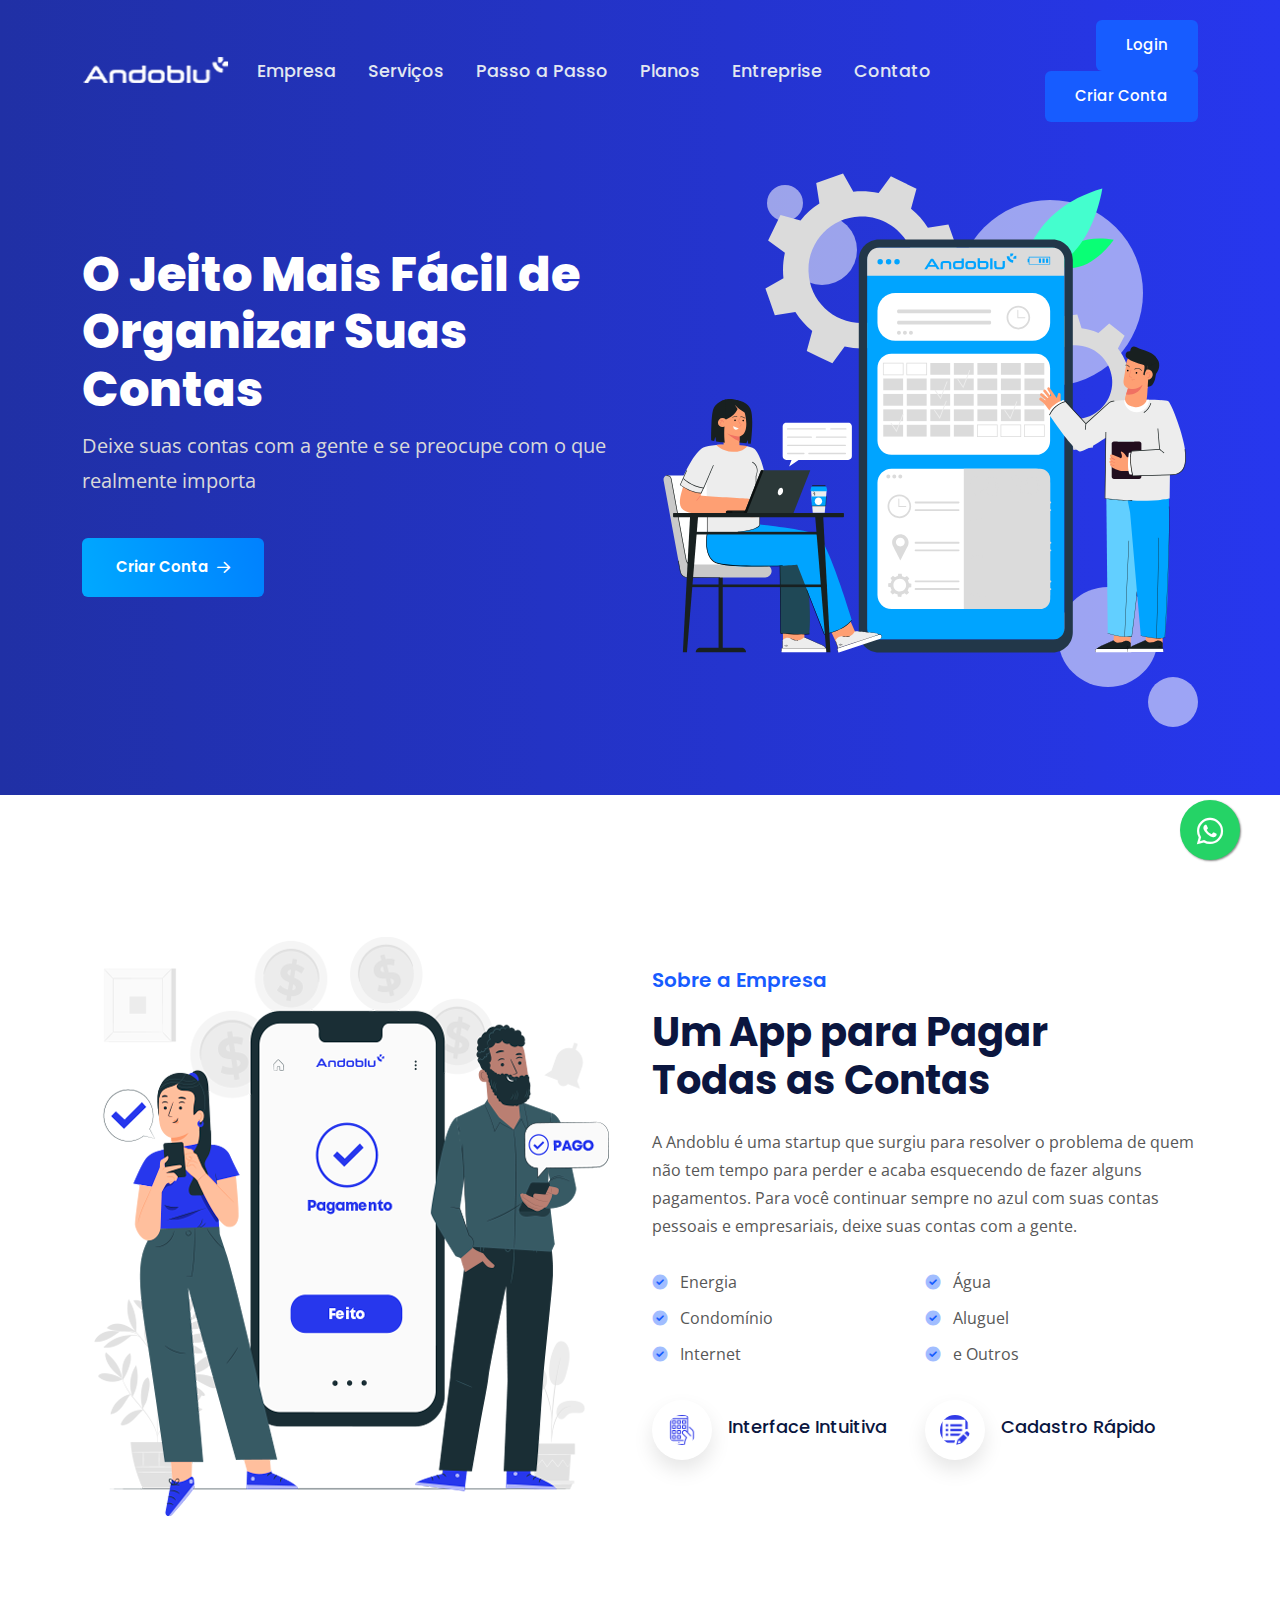
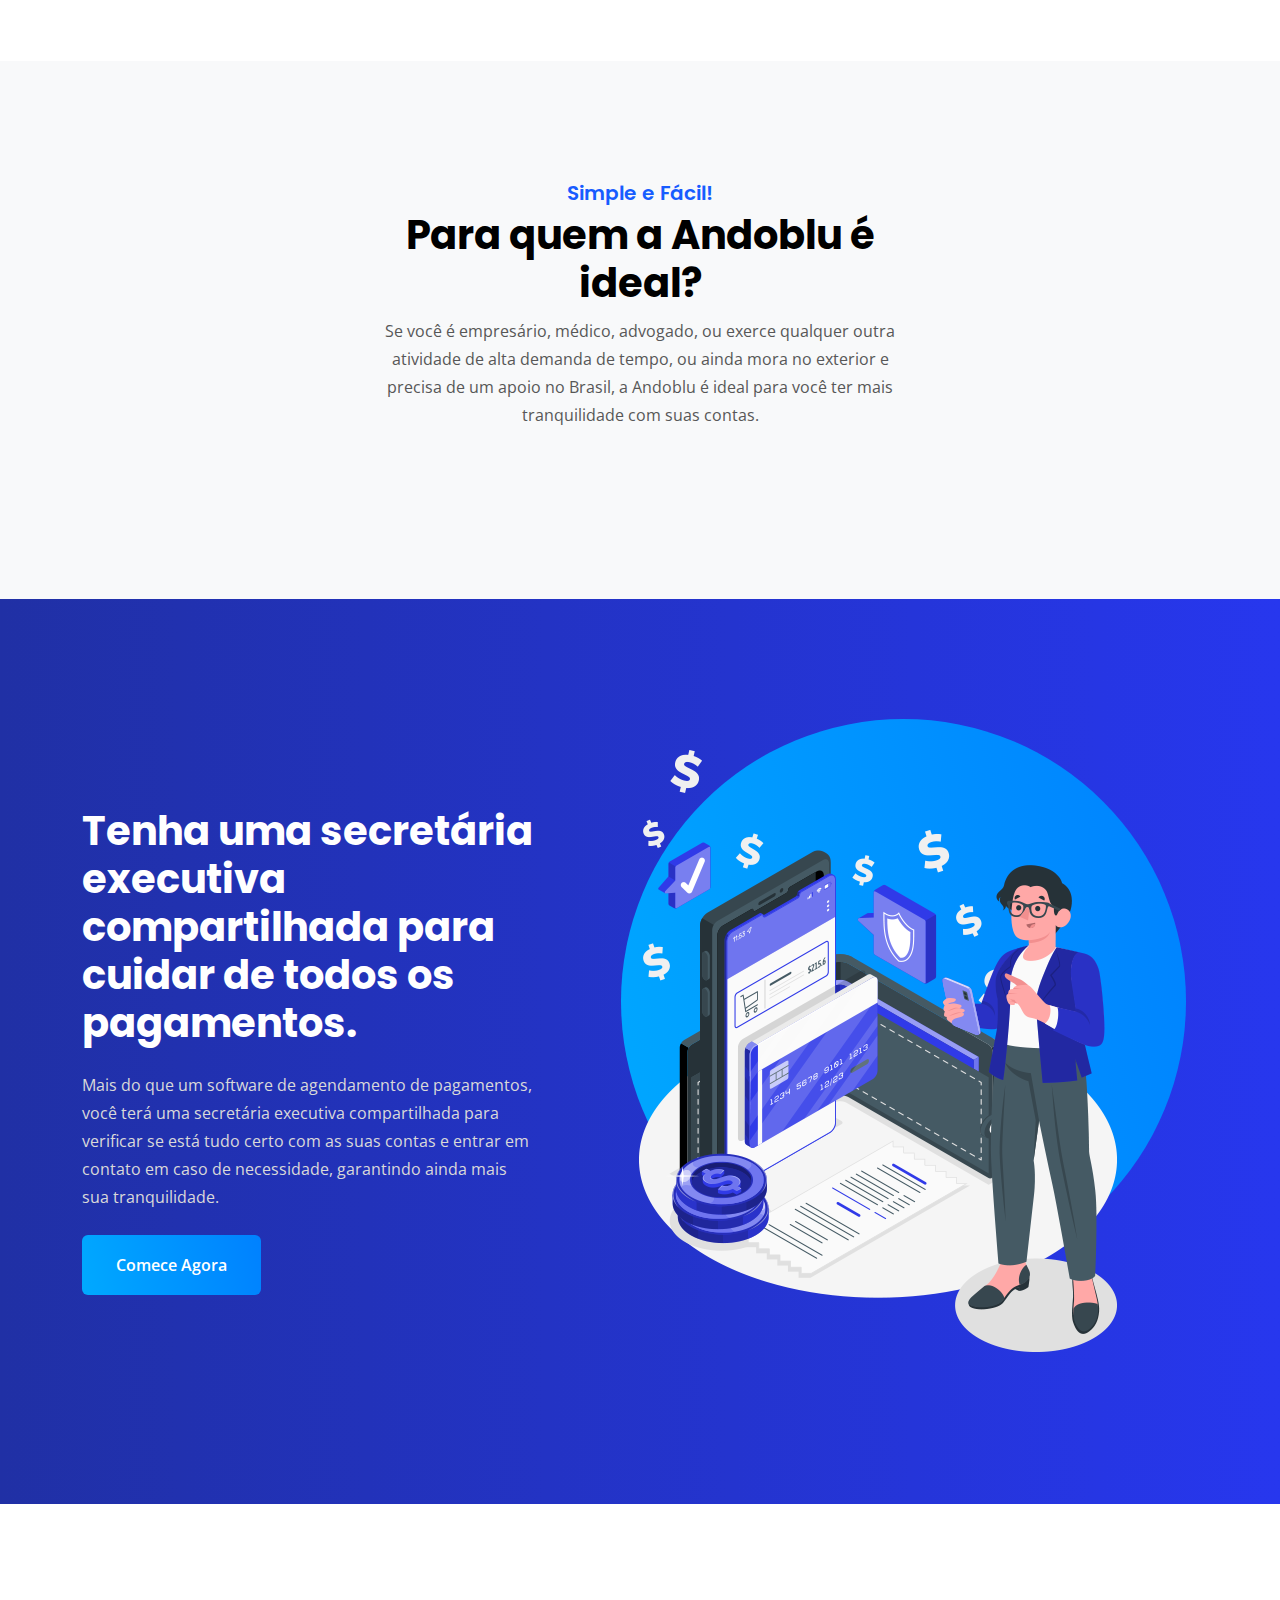
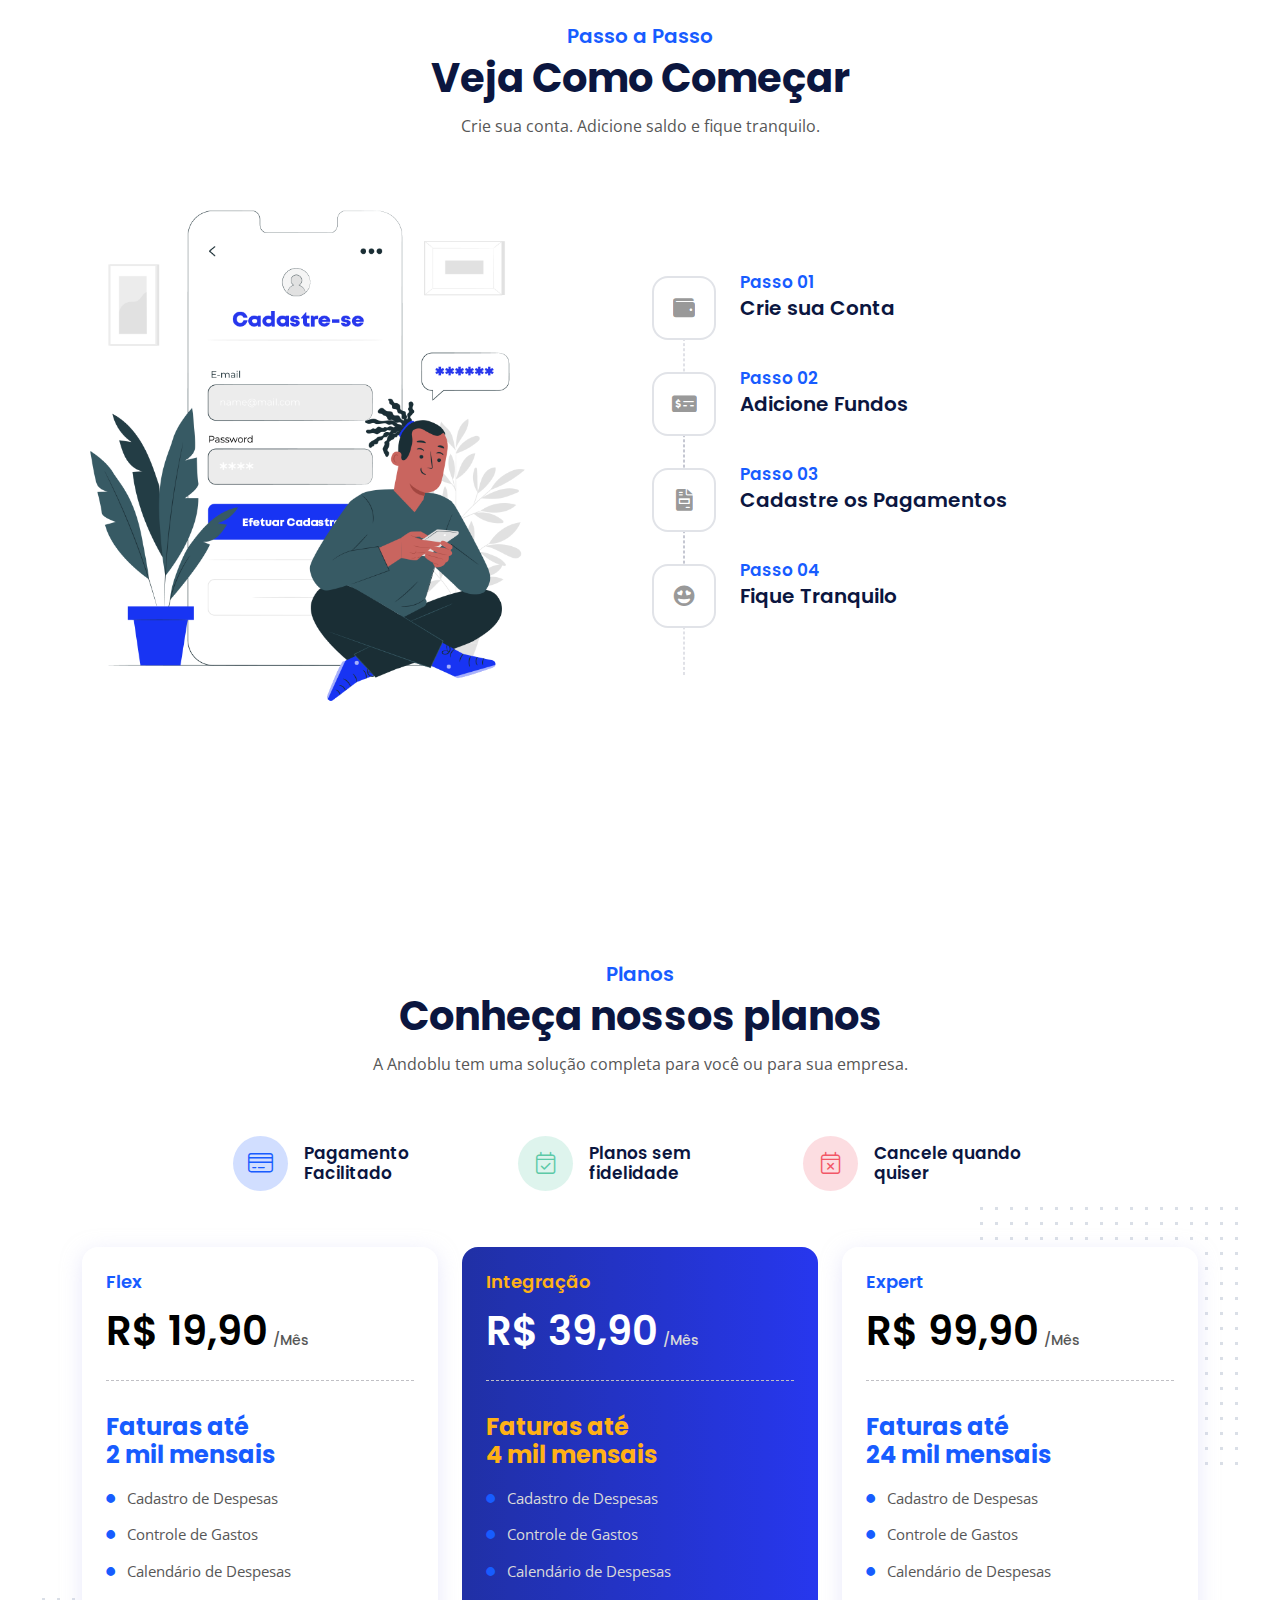
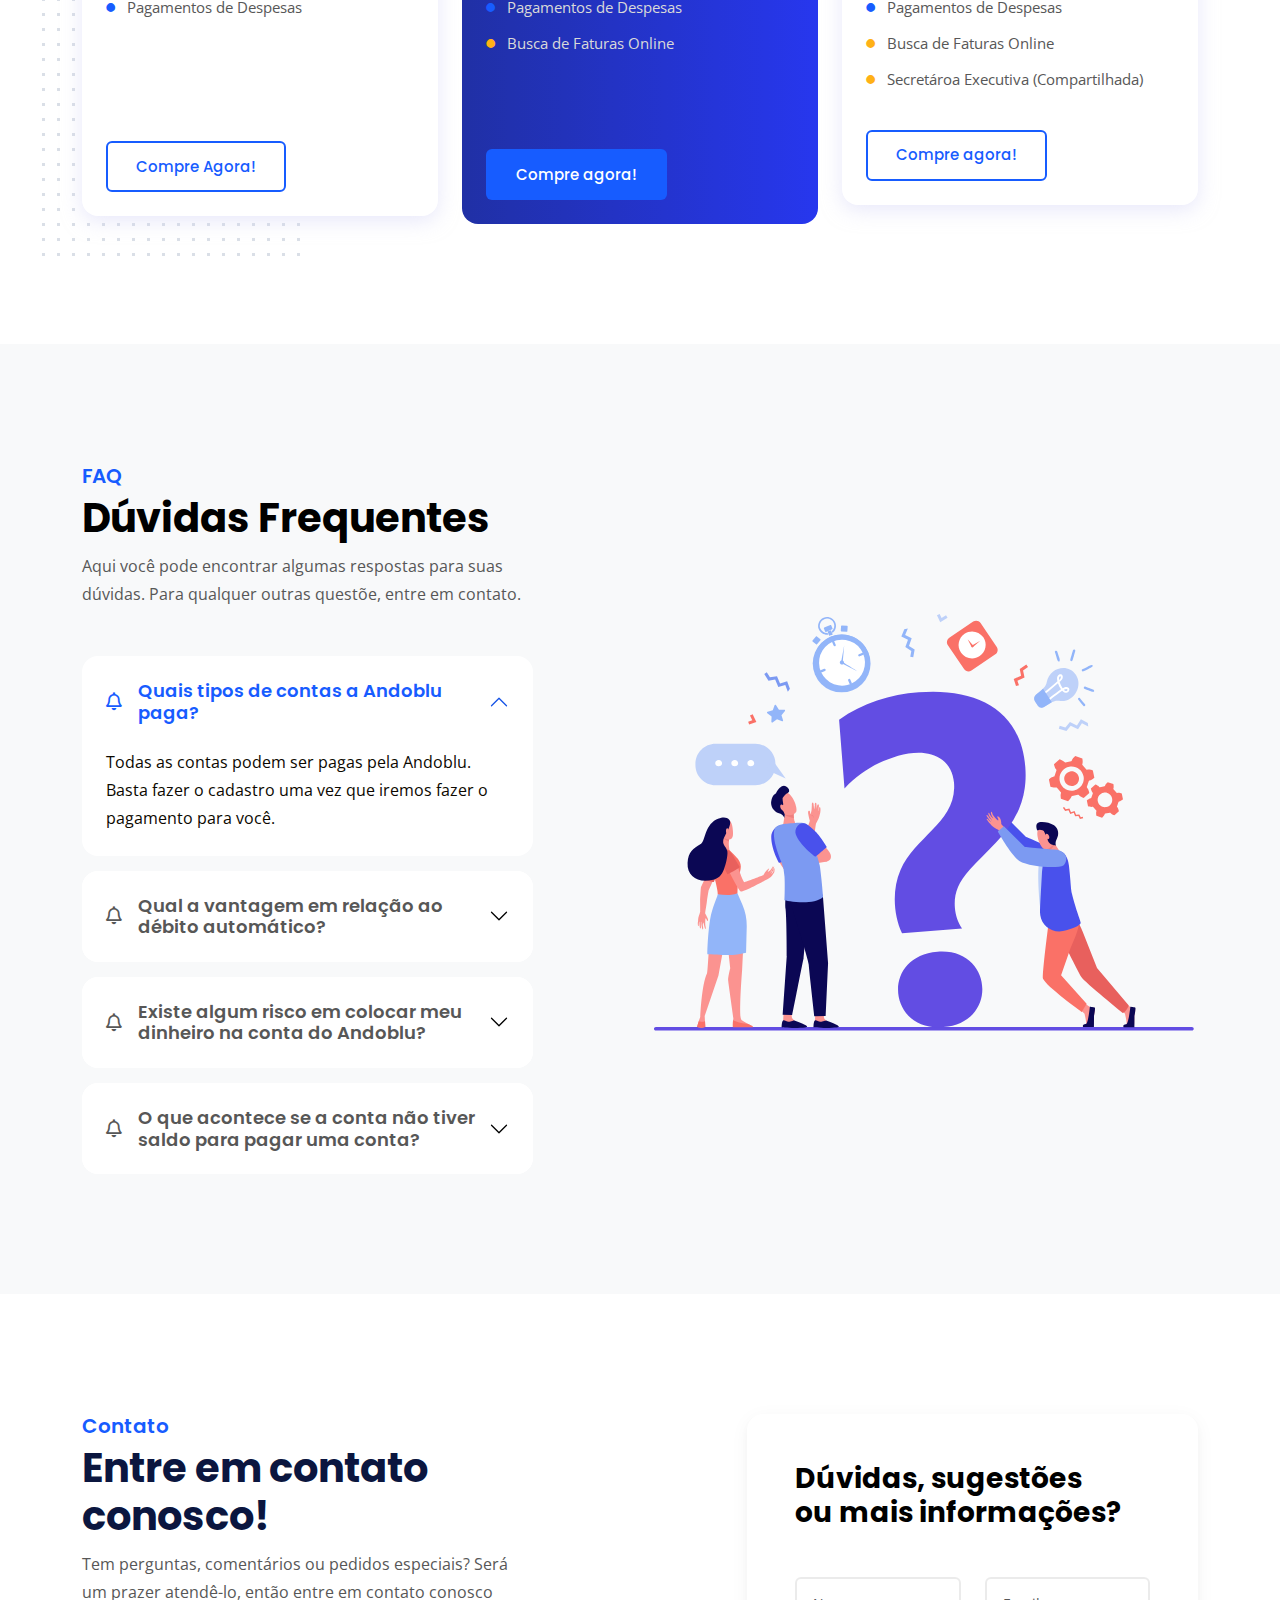
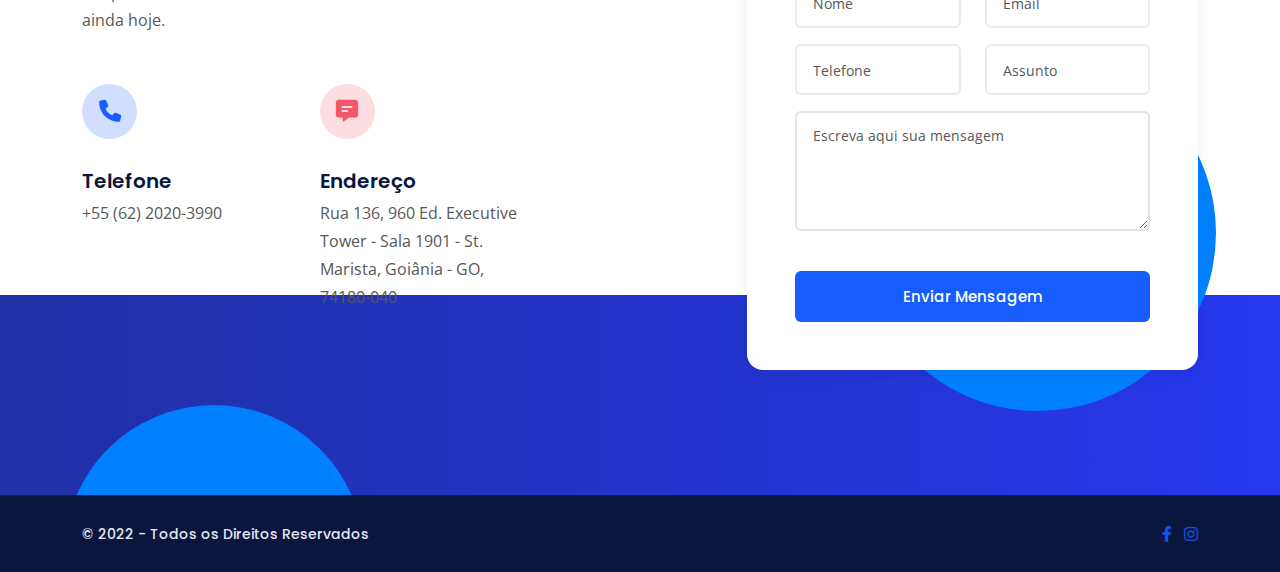
==== commit f5b0c14e: "Adjusted Plans" ====
--- a/index.html
+++ b/index.html
@@ -7,8 +7,8 @@
     <meta name="viewport" content="width=device-width, initial-scale=1">
 
     <!--twitter og-->
-    <meta name="twitter:site" content="@themetags">
-    <meta name="twitter:creator" content="@themetags">
+    <meta name="twitter:site" content="@andoblu">
+    <meta name="twitter:creator" content="@andoblu">
     <meta name="twitter:card" content="summary_large_image">
     <meta name="twitter:title" content="Andoblu - O Jeito Mais Fácil de Organizar Suas Contas">
     <meta name="twitter:description" content="Deixe suas contas com a gente e se preocupe com o que realmente importa.">
@@ -82,7 +82,7 @@
                             <li><a href="#servicos" class="nav-link">Serviços</a></li>
                             <li><a href="#passo" class="nav-link">Passo a Passo</a></li>
                             <li><a href="#planos" class="nav-link">Planos</a></li>
-                            <li><a href="#faq" class="nav-link">FAQ</a></li>
+                            <li><a href="enterprise.html" class="nav-link">Entreprise</a></li>
                             <li><a href="#contato" class="nav-link">Contato</a></li>
                         </ul>
                     </div>
@@ -105,10 +105,11 @@
                 </div>
                 <div class="offcanvas-body z-10">
                     <ul class="nav col-12 col-md-auto justify-content-center main-menu">
-                        <li><a href="#home" class="nav-link">Home</a></li>
                         <li><a href="#empresa" class="nav-link">Empresa</a></li>
                         <li><a href="#servicos" class="nav-link">Serviços</a></li>
+                        <li><a href="#passo" class="nav-link">Passo a Passo</a></li>
                         <li><a href="#planos" class="nav-link">Planos</a></li>
+                        <li><a href="enterprise.html" class="nav-link">Entreprise</a></li>
                         <li><a href="#contato" class="nav-link">Contato</a></li>
                     </ul>
                     <div class="action-btns text-end me-5 me-lg-0 d-none d-md-block d-lg-block">
@@ -445,36 +446,29 @@
                     </div>
                 </div>
                 <div class="row">
-                    <div class="col-lg-3 col-md-6">
+                    <div class="col-lg-4 col-md-6">
                         <div class="position-relative single-pricing-wrap rounded-custom bg-white custom-shadow p-4 mb-4 mb-lg-0">
                             <div class="pricing-header mb-32">
-                                <h3 class="package-name text-primary d-block">Integração</h3>
-                                <h4 class="display-6 fw-semi-bold">R$ 99<span>/Mês</span></h4>
+                                <h3 class="package-name text-primary d-block">Flex</h3>
+                                <h4 class="display-6 fw-semi-bold">R$ 19,90<span>/Mês</span></h4>
                                 <!-- <h6>Free trial 7 dias</h6> -->
                             </div>
                             <div class="pricing-info mb-4">
                                 <ul class="pricing-feature-list list-unstyled">
-                                    <h4 class="package-name text-primary d-block">Faturas até <br>4 mil mensais</h4>
-                                    <li><i class="fas fa-circle fa-2xs text-primary me-2"></i> Histórico de despesas</li>
-                                    <li><i class="fas fa-circle fa-2xs text-primary me-2"></i> Calendário de despesas</li>
-                                    <li><i class="fas fa-circle fa-2xs text-primary me-2"></i> Pagamento de despesas</li>
-                                    <li><i class="fas fa-circle fa-2xs text-primary me-2"></i> Despesas em fatura única</li>
+                                    <h4 class="package-name text-primary d-block">Faturas até <br>2 mil mensais</h4>
+                                    <li><i class="fas fa-circle fa-2xs text-primary me-2"></i> Cadastro de Despesas</li>
+                                    <li><i class="fas fa-circle fa-2xs text-primary me-2"></i> Controle de Gastos</li>
+                                    <li><i class="fas fa-circle fa-2xs text-primary me-2"></i> Calendário de Despesas</li>
+                                    <li><i class="fas fa-circle fa-2xs text-primary me-2"></i> Pagamentos de Despesas</li>
                                     <br>
                                     <br>
                                     <br>
-                                    <br>
-                                    <br>
-                                    <br>
-                                    <br>
-                                    <br>
-                                    <br>
-                                    <br>
-                                    <br>
+ 
 
 
                                 </ul>
                             </div>
-                            <a href="https://mpago.la/2CKmSCm" class="btn btn-outline-primary mt-2">Compre agora!</a>
+                            <a href="https://mpago.la/1KYaMD2" class="btn btn-outline-primary mt-2">Compre Agora!</a>
 
                             <!--pattern start-->
                             <div class="dot-shape-bg position-absolute z--1 left--40 bottom--40">
@@ -483,61 +477,54 @@
                             <!--pattern end-->
                         </div>
                     </div>
-                    <div class="col-lg-3 col-md-6">
+                    <div class="col-lg-4 col-md-6">
                         <div class="position-relative single-pricing-wrap rounded-custom bg-gradient text-white p-4 mb-4 mb-lg-0">
                             <div class="pricing-header mb-32">
-                                <h3 class="package-name text-warning d-block">Profissional</h3>
-                                <h4 class="display-6 fw-semi-bold">R$ 199<span>/Mês</span></h4>
+                                <h3 class="package-name text-warning d-block">Integração</h3>
+                                <h4 class="display-6 fw-semi-bold">R$ 39,90<span>/Mês</span></h4>
                                 <!-- <h6>Free trial 7 dias</h6> -->
                             </div>
                             <div class="pricing-info mb-4">
                                 <ul class="pricing-feature-list list-unstyled">
-                                    <h4 class="package-name text-warning d-block">Faturas até <br> 24 mil mensais</h4>
-                                    <li><i class="fas fa-circle fa-2xs text-warning me-2"></i> Busca de faturas online</li>
-                                    <li><i class="fas fa-circle fa-2xs text-warning me-2"></i> Calendário de despesas</li>
-                                    <li><i class="fas fa-circle fa-2xs text-warning me-2"></i> Pagamento de despesas</li>
-                                    <li><i class="fas fa-circle fa-2xs text-warning me-2"></i> Despesas em fatura única</li>
-                                    <li><i class="fas fa-circle fa-2xs text-warning me-2"></i> Relatório de Despesa Simples</li>
+                                    <h4 class="package-name text-warning d-block">Faturas até <br> 4 mil mensais</h4>
+                                    <li><i class="fas fa-circle fa-2xs text-primary me-2"></i> Cadastro de Despesas</li>
+                                    <li><i class="fas fa-circle fa-2xs text-primary me-2"></i> Controle de Gastos</li>
+                                    <li><i class="fas fa-circle fa-2xs text-primary me-2"></i> Calendário de Despesas</li>
+                                    <li><i class="fas fa-circle fa-2xs text-primary me-2"></i> Pagamentos de Despesas</li>
+                                    <li><i class="fas fa-circle fa-2xs text-warning me-2"></i> Busca de Faturas Online</li>
                                     <br>
                                     <br>
-                                    <br>
-                                    <br>
-                                    <br>
-                                    <br>
-                                    <br>
-                                    <br>
-                                    <br>
-                                    <br>
+
+
+
 
                                 </ul>
                             </div>
-                            <a href="https://mpago.la/1LUtzob" class="btn btn-primary mt-2">Compre agora!</a>
-                        </div>
-                    </div>
-                    <div class="col-lg-3 col-md-6">
+                            <a href="https://mpago.la/2mMCXSd" class="btn btn-primary mt-2">Compre agora!</a>
+                        </div>
+                    </div>
+                    <div class="col-lg-4 col-md-6">
                         <div class="position-relative single-pricing-wrap rounded-custom bg-white custom-shadow p-4 mb-4 mb-lg-0">
                             <div class="pricing-header mb-32">
-                                <h3 class="package-name text-primary d-block">Power</h3>
-                                <h4 class="display-6 fw-semi-bold">R$ 399<span>/Mês</span></h4>
+                                <h3 class="package-name text-primary d-block">Expert</h3>
+                                <h4 class="display-6 fw-semi-bold">R$ 99,90<span>/Mês</span></h4>
                                 <!-- <h6>Free trial 7 dias</h6> -->
                             </div>
                             <div class="pricing-info mb-4">
                                 <ul class="pricing-feature-list list-unstyled">
-                                    <h4 class="package-name text-primary d-block">Faturas até <br> 99 mil mensais</h4>
-                                    <li><i class="fas fa-circle fa-2xs text-primary me-2"></i> Cursos online</li>
-                                    <li><i class="fas fa-circle fa-2xs text-primary me-2"></i> Busca de faturas</li>
-                                    <li><i class="fas fa-circle fa-2xs text-primary me-2"></i> Eventos Andoblu</li>
-                                    <li><i class="fas fa-circle fa-2xs text-primary me-2"></i> Consultoria financeira</li>
-                                    <li><i class="fas fa-circle fa-2xs text-primary me-2"></i> Calendário de despesas</li>
-                                    <li><i class="fas fa-circle fa-2xs text-primary me-2"></i> Despesas em fatura única</li>
-                                    <li><i class="fas fa-circle fa-2xs text-primary me-2"></i> Atendimento personalizado</li>
-                                    <li><i class="fas fa-circle fa-2xs text-primary me-2"></i> Previsões futuras de despesas</li>
-                                    <li><i class="fas fa-circle fa-2xs text-primary me-2"></i> Relatório de despesa completo</li>
-                                    <li><i class="fas fa-circle fa-2xs text-primary me-2"></i> Secretária Executiva (compartilhada)</li>
-                                    <li><i class="fas fa-circle fa-2xs text-primary me-2"></i> Provisionamento de valores (crédito sob análise)</li>
+                                    <h4 class="package-name text-primary d-block">Faturas até <br> 24 mil mensais</h4>
+                                    <li><i class="fas fa-circle fa-2xs text-primary me-2"></i> Cadastro de Despesas</li>
+                                    <li><i class="fas fa-circle fa-2xs text-primary me-2"></i> Controle de Gastos</li>
+                                    <li><i class="fas fa-circle fa-2xs text-primary me-2"></i> Calendário de Despesas</li>
+                                    <li><i class="fas fa-circle fa-2xs text-primary me-2"></i> Pagamentos de Despesas</li>
+                                    <li><i class="fas fa-circle fa-2xs text-warning me-2"></i> Busca de Faturas Online</li>
+                                    <li><i class="fas fa-circle fa-2xs text-warning me-2"></i> Secretároa Executiva (Compartilhada)</li>
+
+
+                                    
                                 </ul>
                             </div>
-                            <a href="https://mpago.la/1EGeEyk" class="btn btn-outline-primary mt-2">Compre agora!</a>
+                            <a href="https://mpago.la/2KxyzRX" class="btn btn-outline-primary mt-2">Compre agora!</a>
 
                             <!--pattern start-->
                             <div class="dot-shape-bg position-absolute z--1 right--40 top--40">
@@ -546,39 +533,7 @@
                             <!--pattern end-->
                         </div>
                     </div>
-                    <div class="col-lg-3 col-md-6">
-                        <div class="position-relative single-pricing-wrap rounded-custom bg-white custom-shadow p-4 mb-4 mb-lg-0">
-                            <div class="pricing-header mb-32">
-                                <h3 class="package-name text-primary d-block">Entreprise</h3>
-                                <h6>A partir de</h6>
-                                <h4 class="display-6 fw-semi-bold">R$ 1.024<span>/Mês</span></h4>
-                              
-                            </div>
-                            <div class="pricing-info mb-4">
-                                <ul class="pricing-feature-list list-unstyled">
-                                    <h4 class="package-name text-primary d-block">Faturas a partir 100 mil reais</h4>
-                                    <li><i class="fas fa-circle fa-2xs text-primary me-2"></i> Todos os Benefícios do Power</li>
-                                    <li><i class="fas fa-circle fa-2xs text-primary me-2"></i> Contador</li>
-                                    <li><i class="fas fa-circle fa-2xs text-primary me-2"></i> SAC Personalizado</li>
-                                    <li><i class="fas fa-circle fa-2xs text-primary me-2"></i> Consultoria contábil</li>
-                                    <li><i class="fas fa-circle fa-2xs text-primary me-2"></i> Confraternização anual</li>
-                                    <li><i class="fas fa-circle fa-2xs text-primary me-2"></i> Pagamento de Impostos</li>
-                                    <li><i class="fas fa-circle fa-2xs text-primary me-2"></i> Consultoria Tráfego Pago</li>
-                                    <li><i class="fas fa-circle fa-2xs text-primary me-2"></i> Atendimento personalizado</li>
-                                    <li><i class="fas fa-circle fa-2xs text-primary me-2"></i> Consultoria Infraestrutura de TI</li>
-                                    <li><i class="fas fa-circle fa-2xs text-primary me-2"></i> Secretária Executiva (compartilhada)</li>
-                                    <li><i class="fas fa-circle fa-2xs text-primary me-2"></i> Provisionamento de valores (crédito sob análise)</li>
-                                </ul>
-                            </div>
-                            <a href="https://mpago.la/2rHpg7Q" class="btn btn-outline-primary mt-2">Compre agora!</a>
-
-                            <!--pattern start-->
-                            <div class="dot-shape-bg position-absolute z--1 right--40 top--40">
-                                <img src="assets/img/shape/dot-big-square.svg" alt="shape">
-                            </div>
-                            <!--pattern end-->
-                        </div>
-                    </div>
+
                 </div>
             </div>
         </section>
@@ -775,10 +730,9 @@
                         </div>
                         <div class="col-md-4 col-lg-4">
                             <div class="footer-single-col text-start text-lg-end text-md-end">
-                                <ul class="list-unstyled list-inline footer-social-list mb-0">
-                                    <li class="list-inline-item"><a href="#"><i class="fab fa-facebook-f"></i></a></li>
-                                    <li class="list-inline-item"><a href="#"><i class="fab fa-instagram"></i></a></li>
-                                    <li class="list-inline-item"><a href="#"><i class="fab fa-linkedin"></i></a></li>
+                                <li class="list-inline-item"><a href="https://www.facebook.com/andoblu.com.br/"><i class="fab fa-facebook-f"></i></a></li>
+                                <li class="list-inline-item"><a href="https://www.instagram.com/andoblu.com.br/"><i class="fab fa-instagram"></i></a></li>
+                                    <!-- <li class="list-inline-item"><a href="#"><i class="fab fa-linkedin"></i></a></li> -->
                                    
                                     
                                 </ul>
--- a/assets/css/main.css
+++ b/assets/css/main.css
@@ -43383,6 +43383,11 @@
   padding: 120px 0;
 }
 
+.ptb-110 {
+  padding-top: 180px;
+  padding-bottom: 40px;
+}
+
 .ptb-100 {
   padding: 100px 0;
 }
@@ -45641,7 +45646,7 @@
 }
 
 .white-space-100 {
-  height: 100px;
+  height: 250px;
 }
 
 .pricing-tab-list {
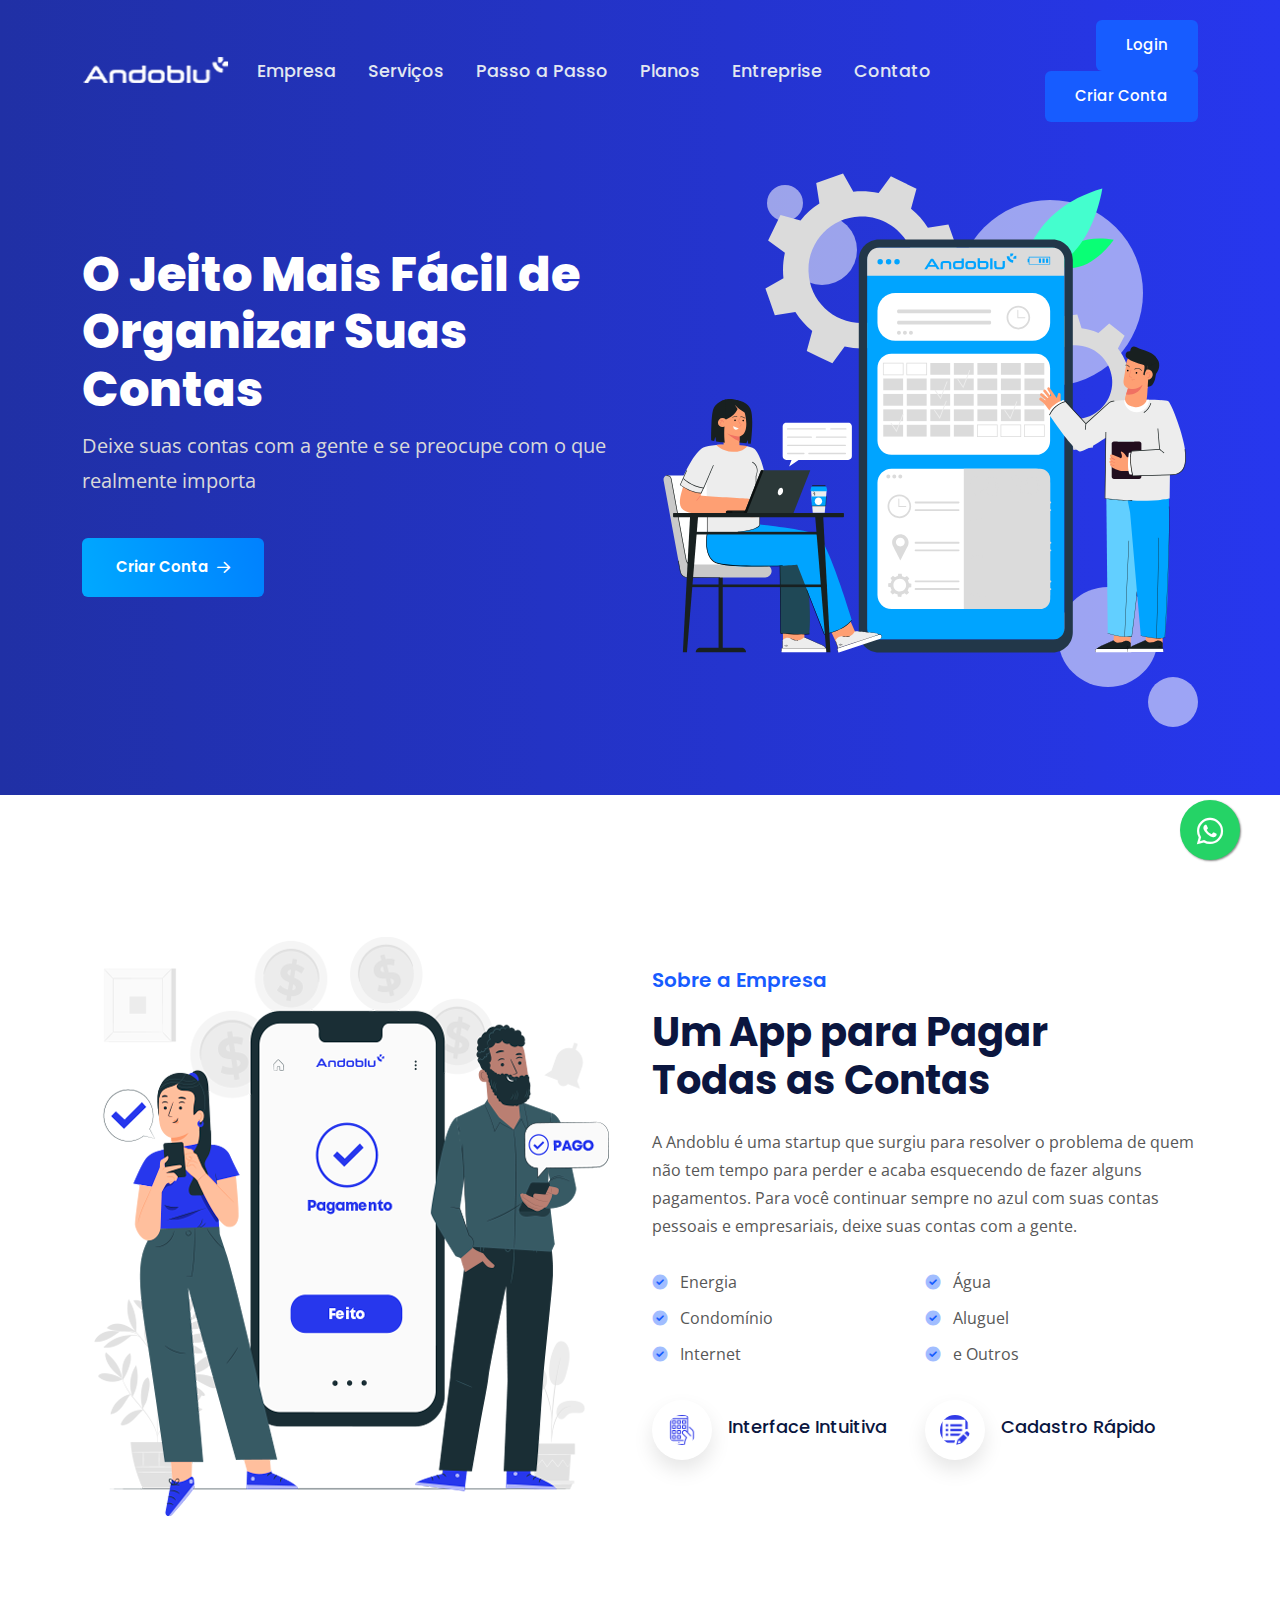
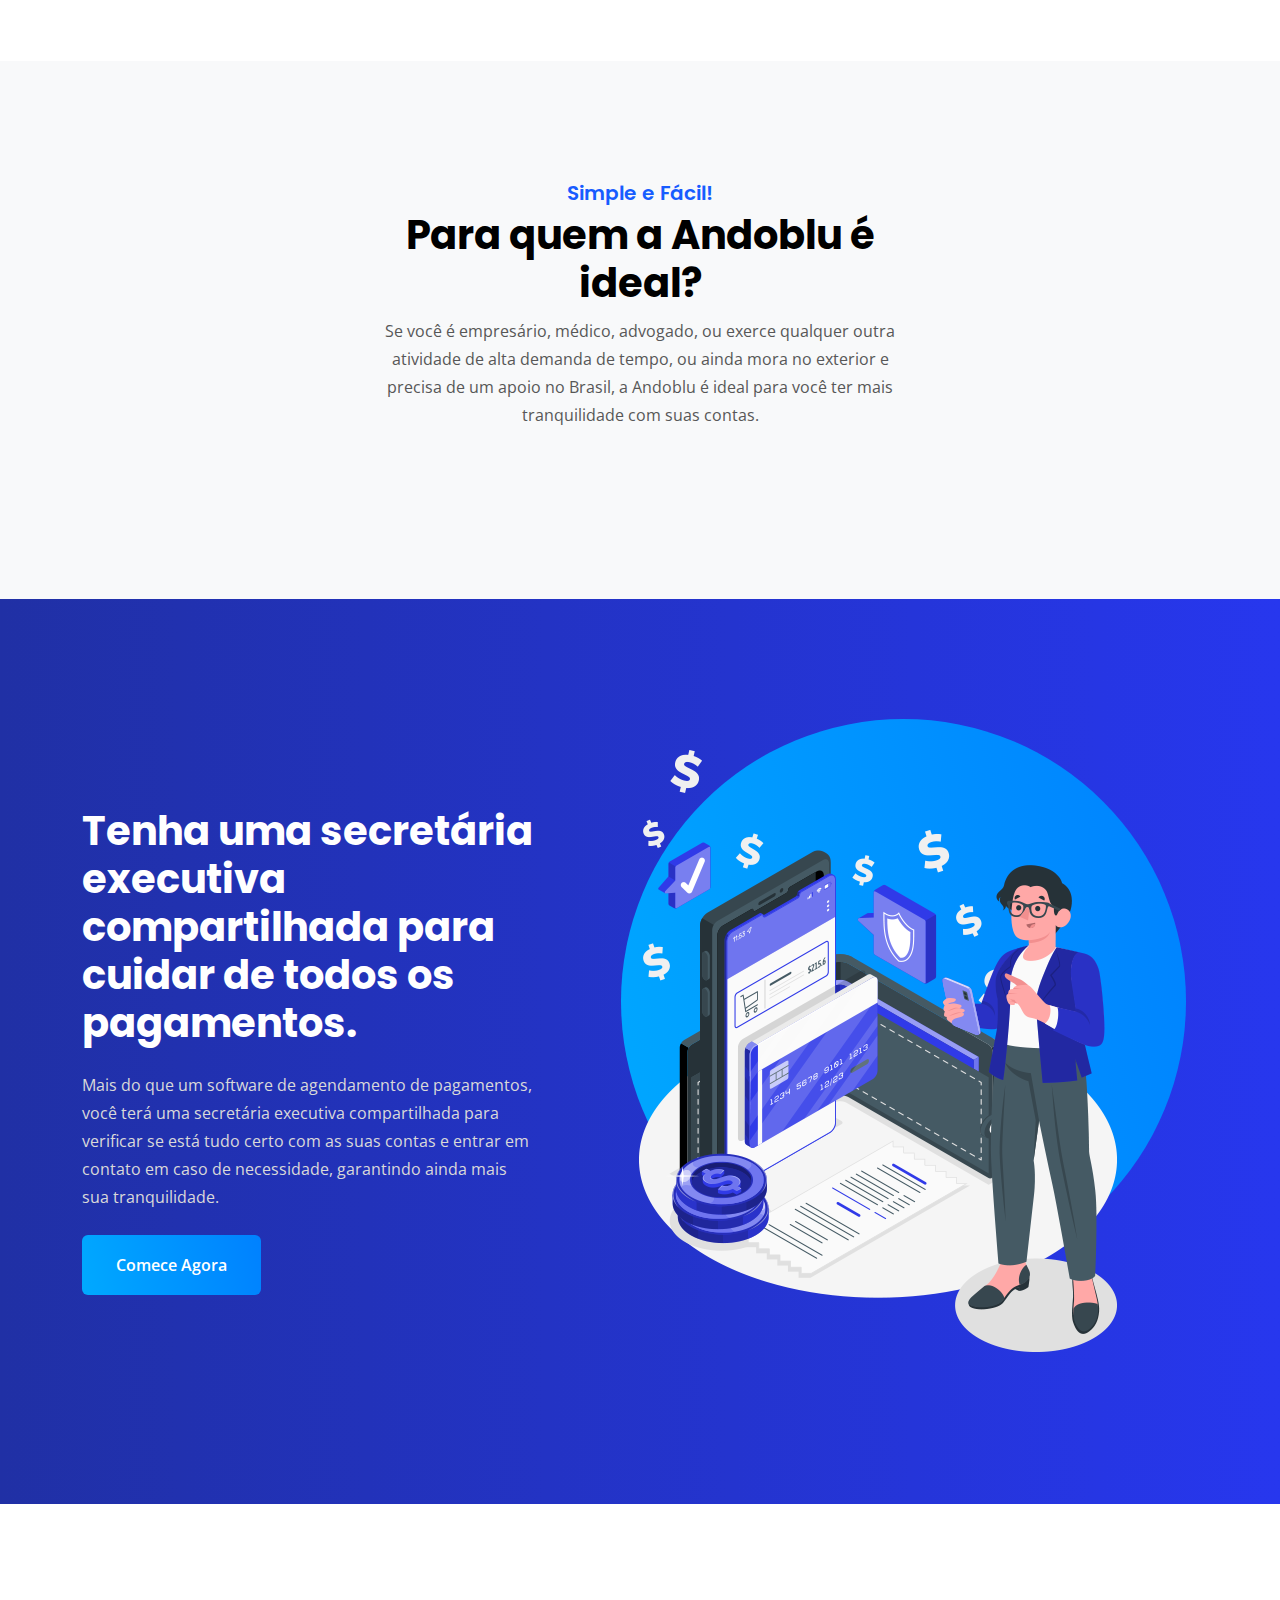
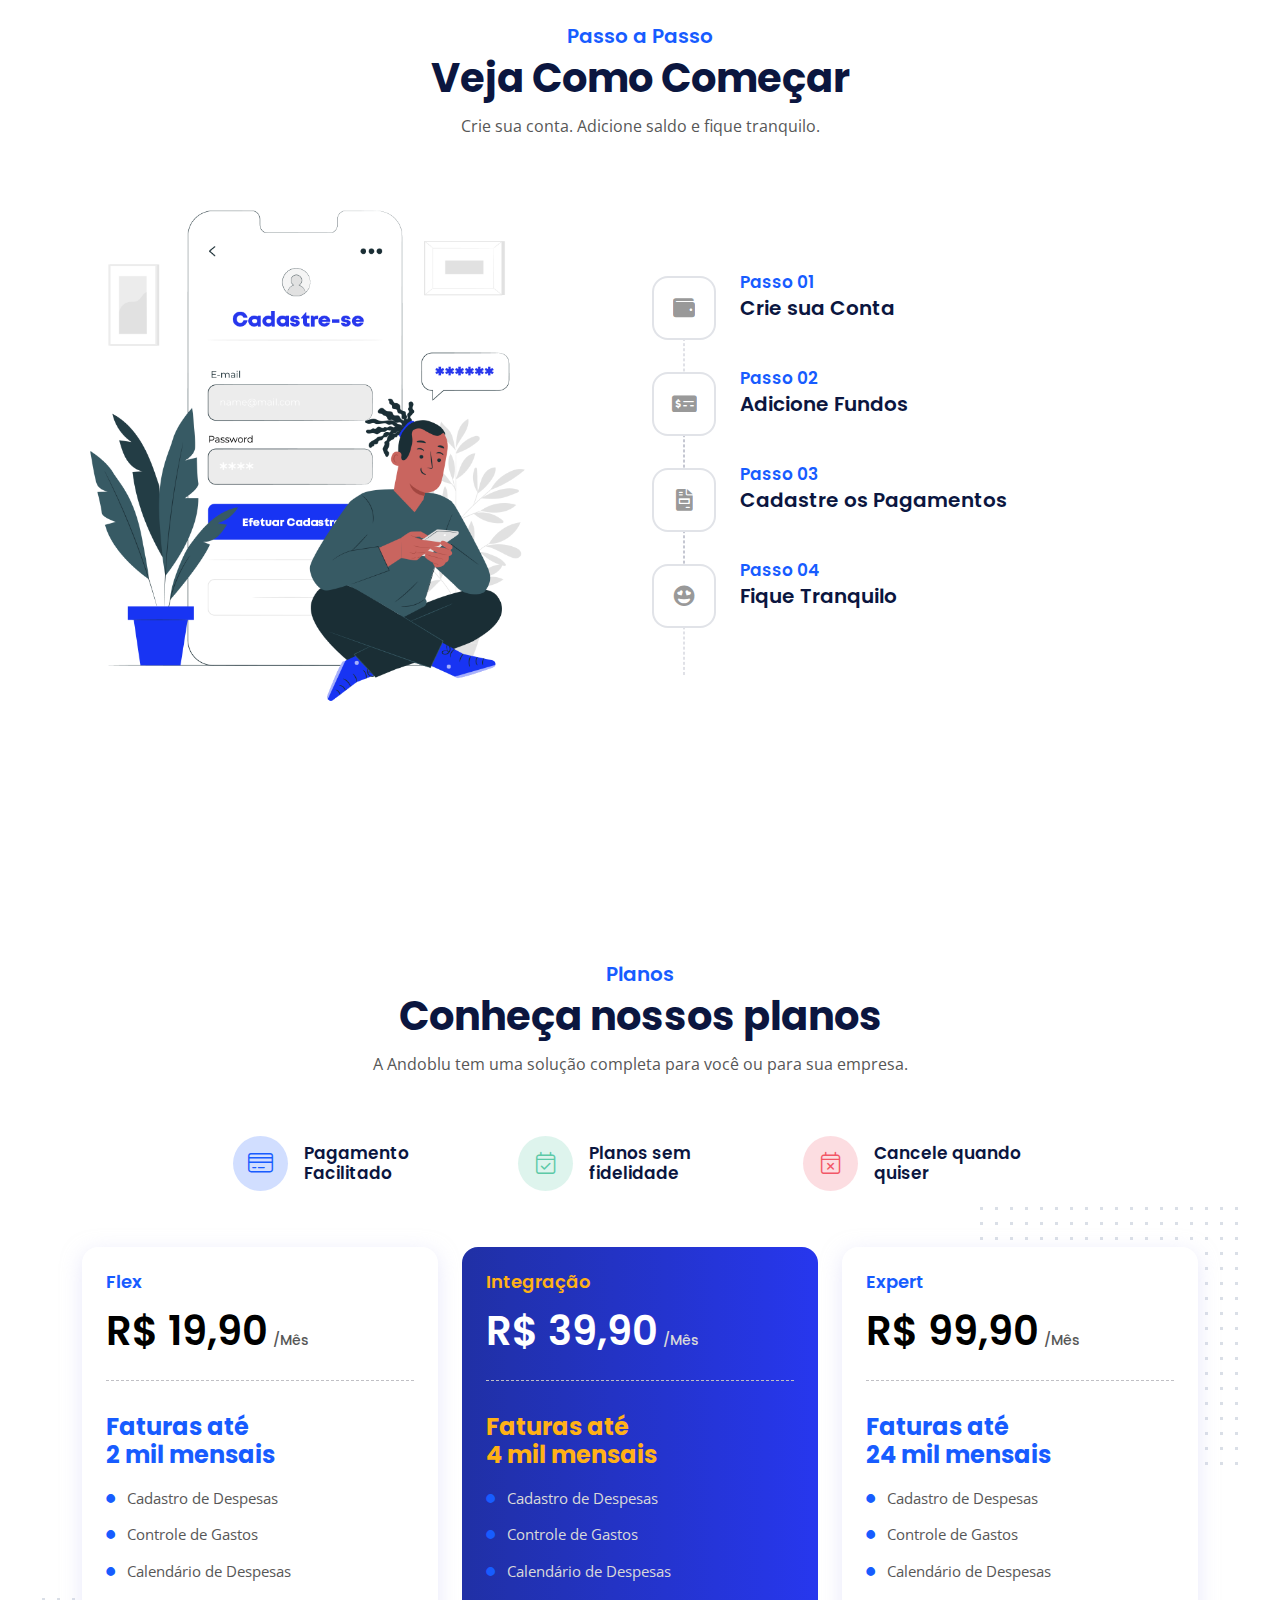
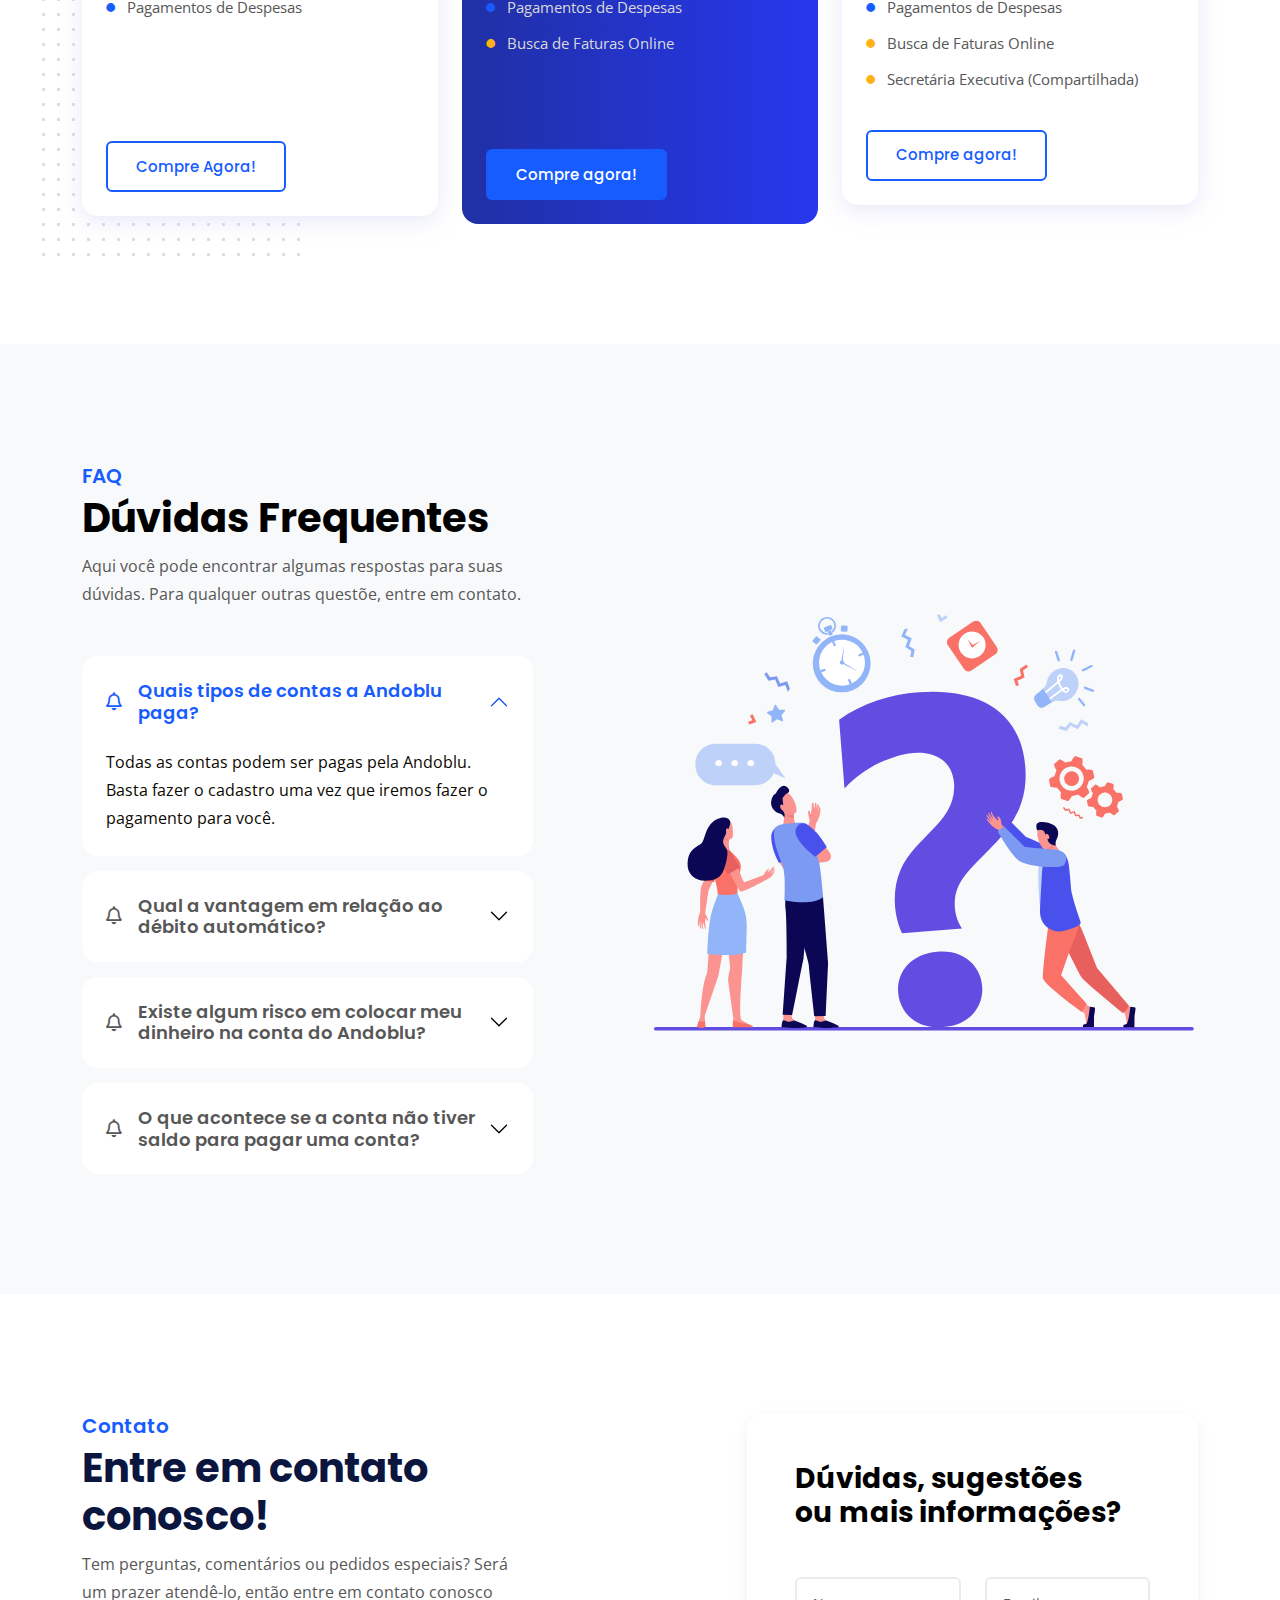
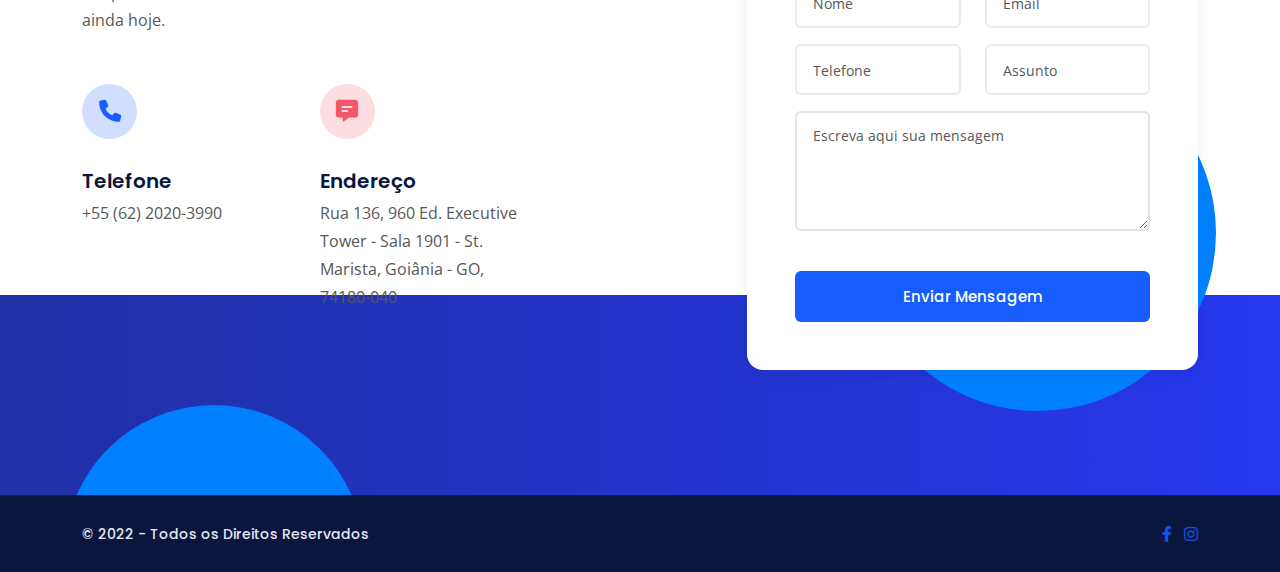
==== commit e017e8cb: "Update Index" ====
--- a/index.html
+++ b/index.html
@@ -518,7 +518,7 @@
                                     <li><i class="fas fa-circle fa-2xs text-primary me-2"></i> Calendário de Despesas</li>
                                     <li><i class="fas fa-circle fa-2xs text-primary me-2"></i> Pagamentos de Despesas</li>
                                     <li><i class="fas fa-circle fa-2xs text-warning me-2"></i> Busca de Faturas Online</li>
-                                    <li><i class="fas fa-circle fa-2xs text-warning me-2"></i> Secretároa Executiva (Compartilhada)</li>
+                                    <li><i class="fas fa-circle fa-2xs text-warning me-2"></i> Secretária Executiva (Compartilhada)</li>
 
 
                                     
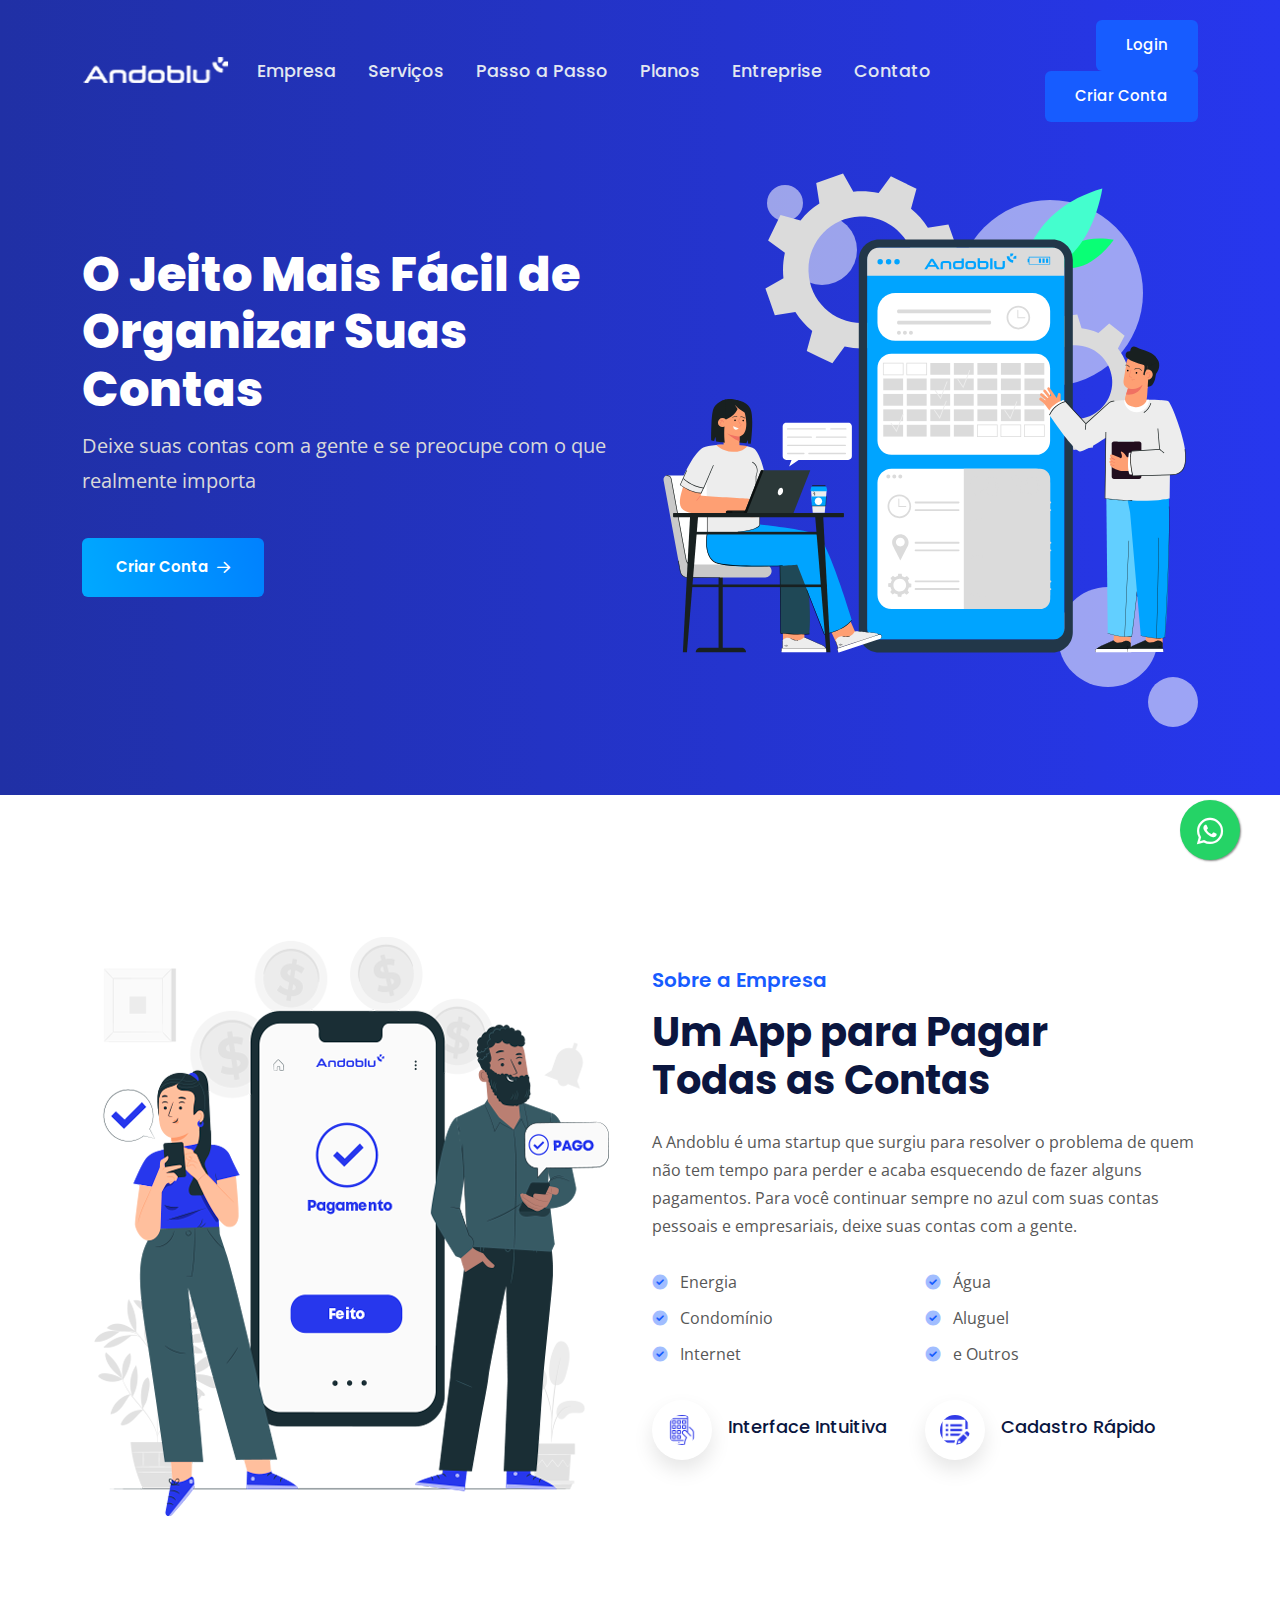
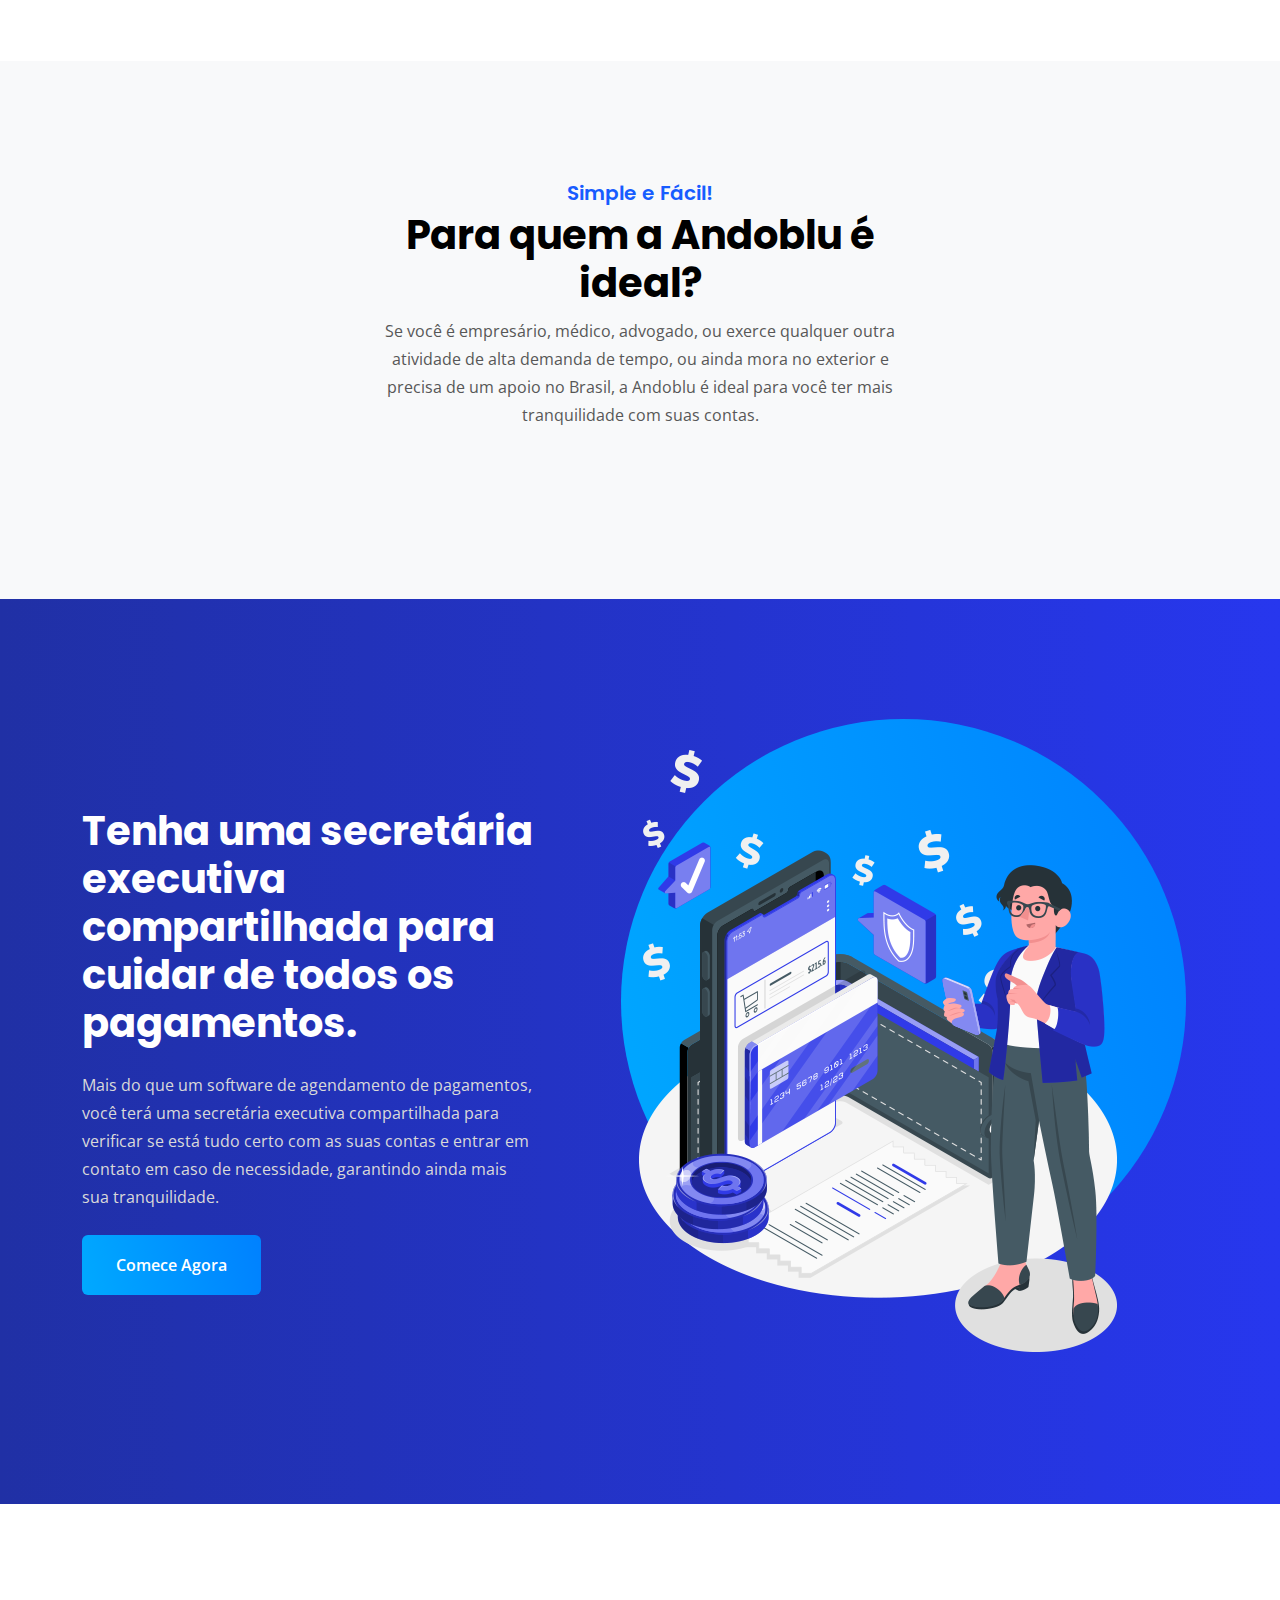
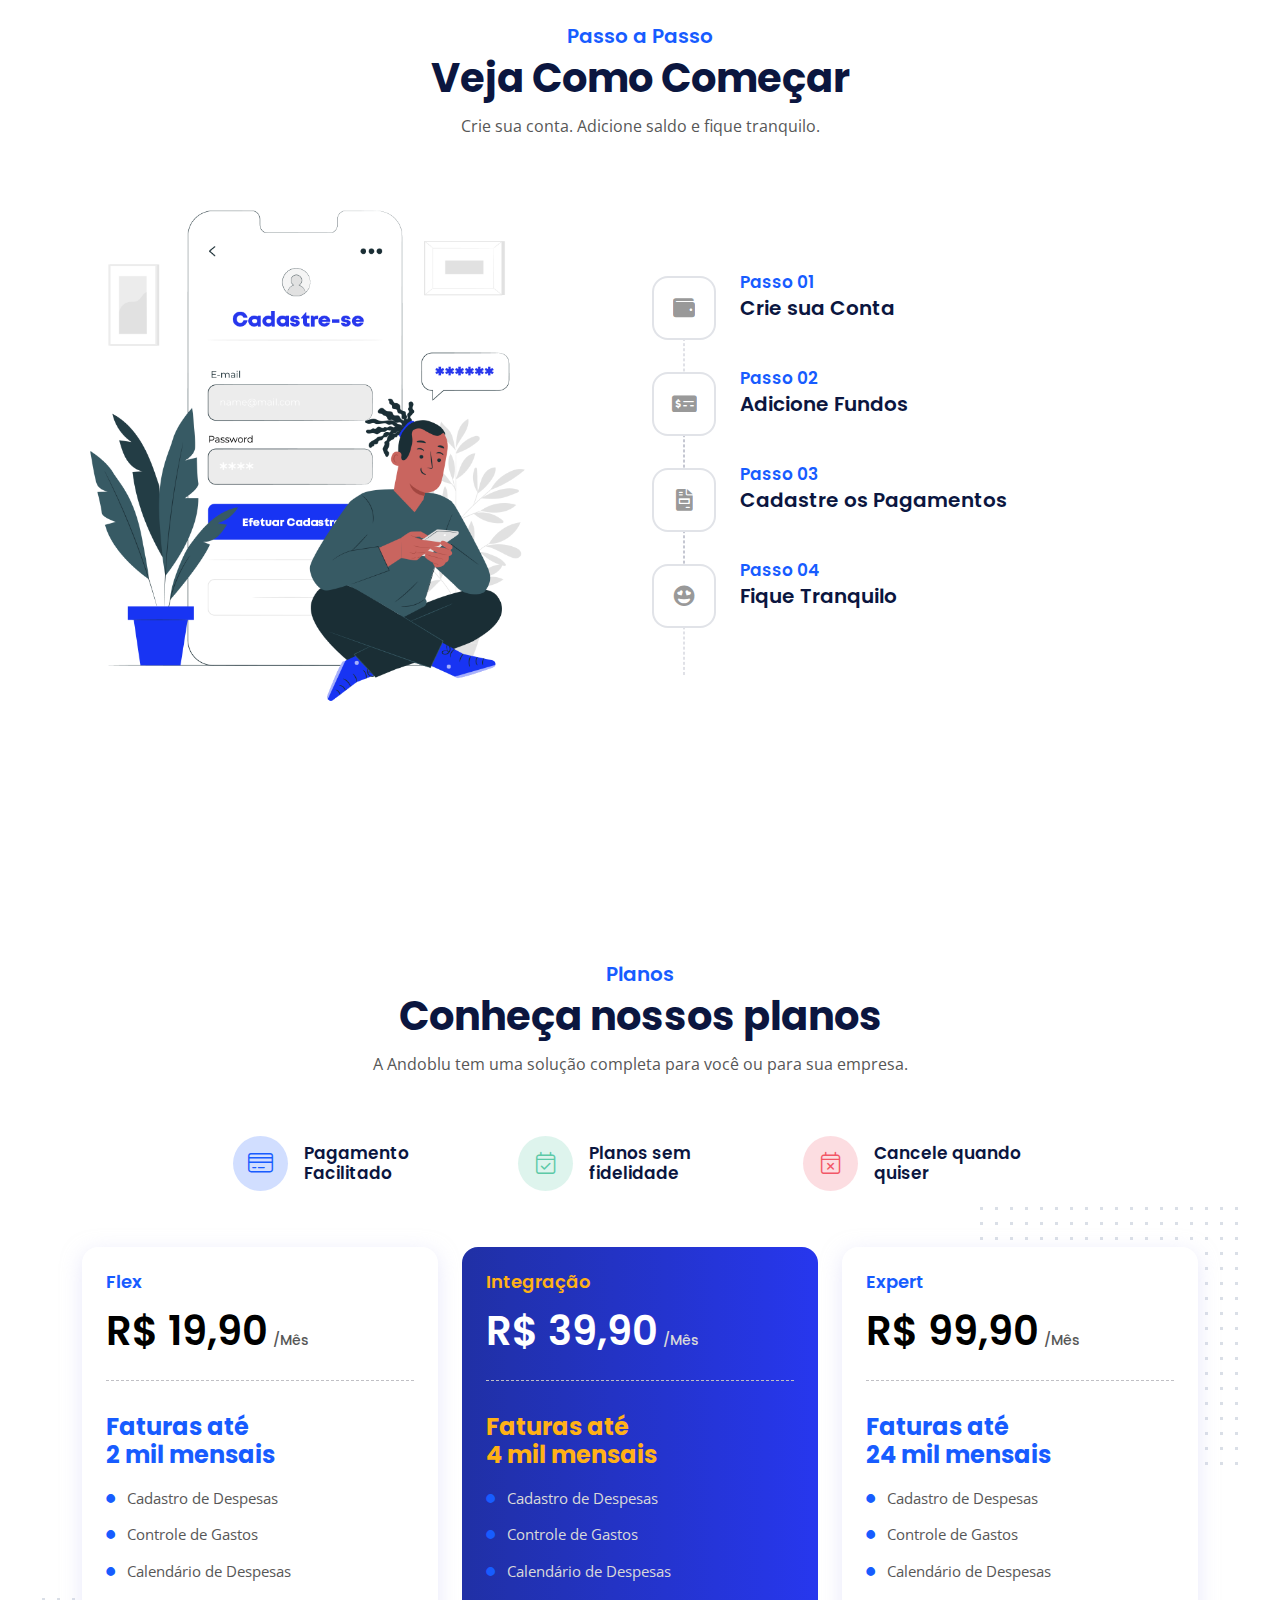
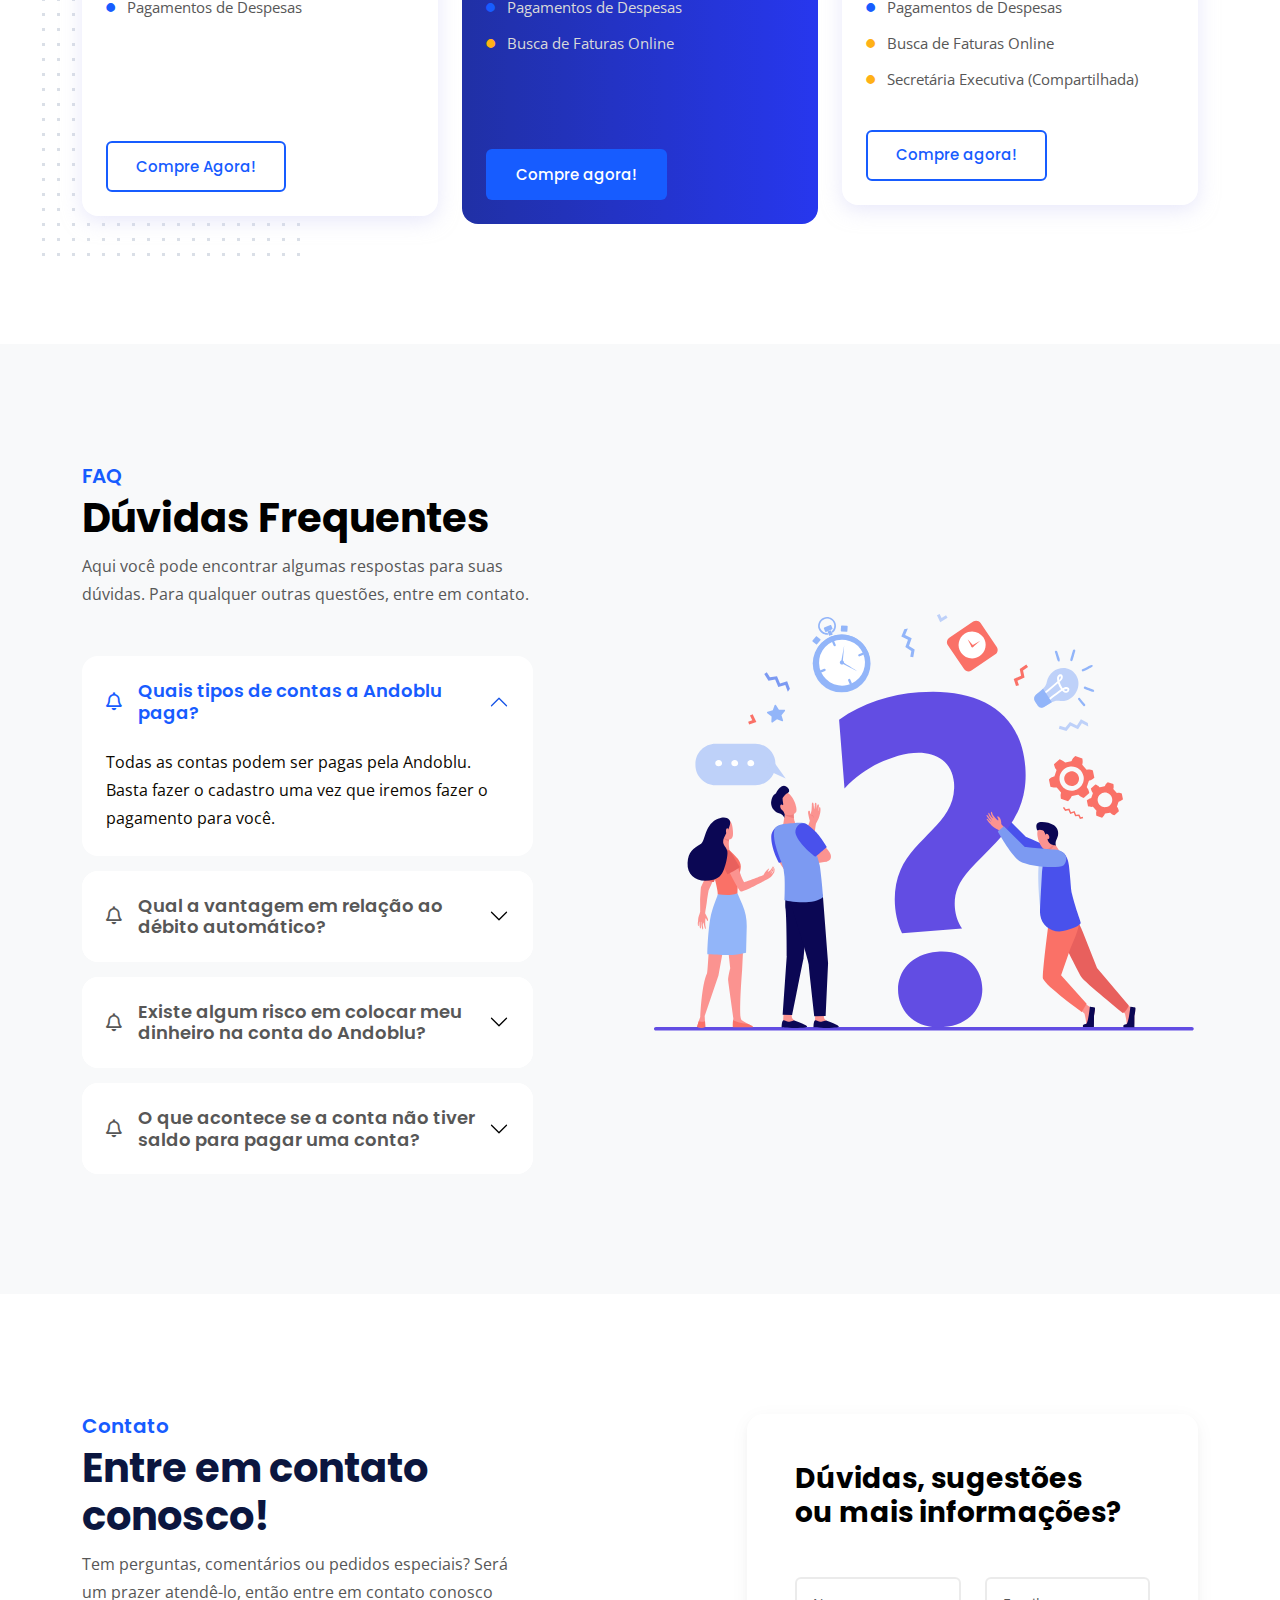
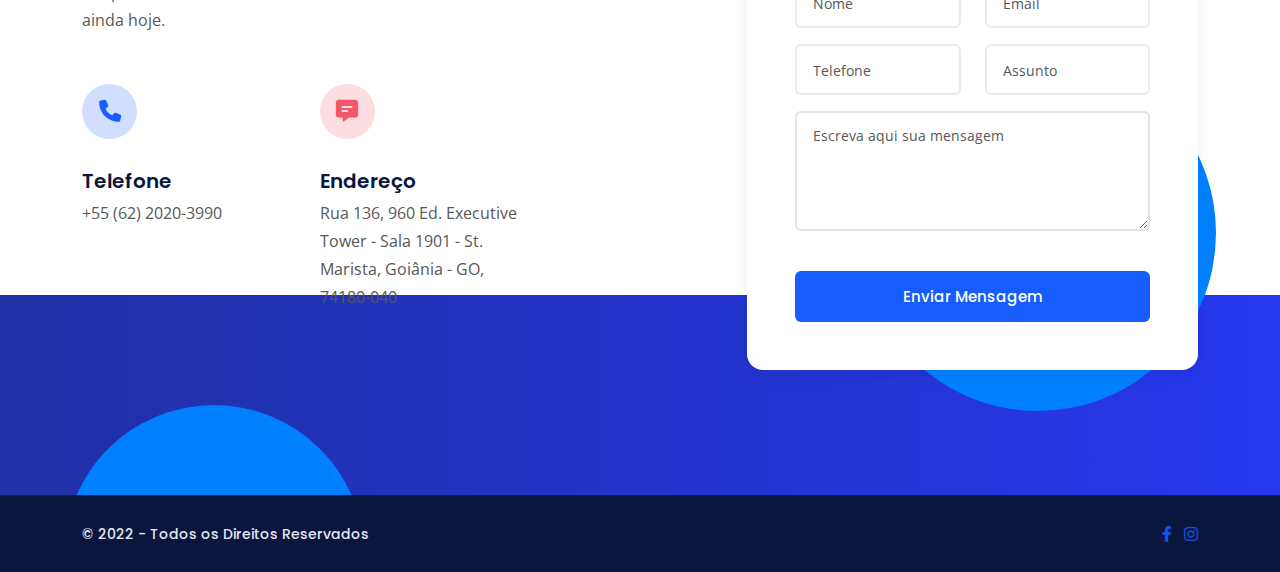
==== commit 02d48059: "Update Index" ====
--- a/index.html
+++ b/index.html
@@ -551,7 +551,7 @@
                                         <h2>
                                             Dúvidas Frequentes</h2>
                                         <p>
-                                            Aqui você pode encontrar algumas respostas para suas dúvidas. Para qualquer outras questõe, entre em contato.
+                                            Aqui você pode encontrar algumas respostas para suas dúvidas. Para qualquer outras questões, entre em contato.
                                         </p>
                                     </div>
                                     <div class="accordion faq-accordion mt-5" id="accordionExample">
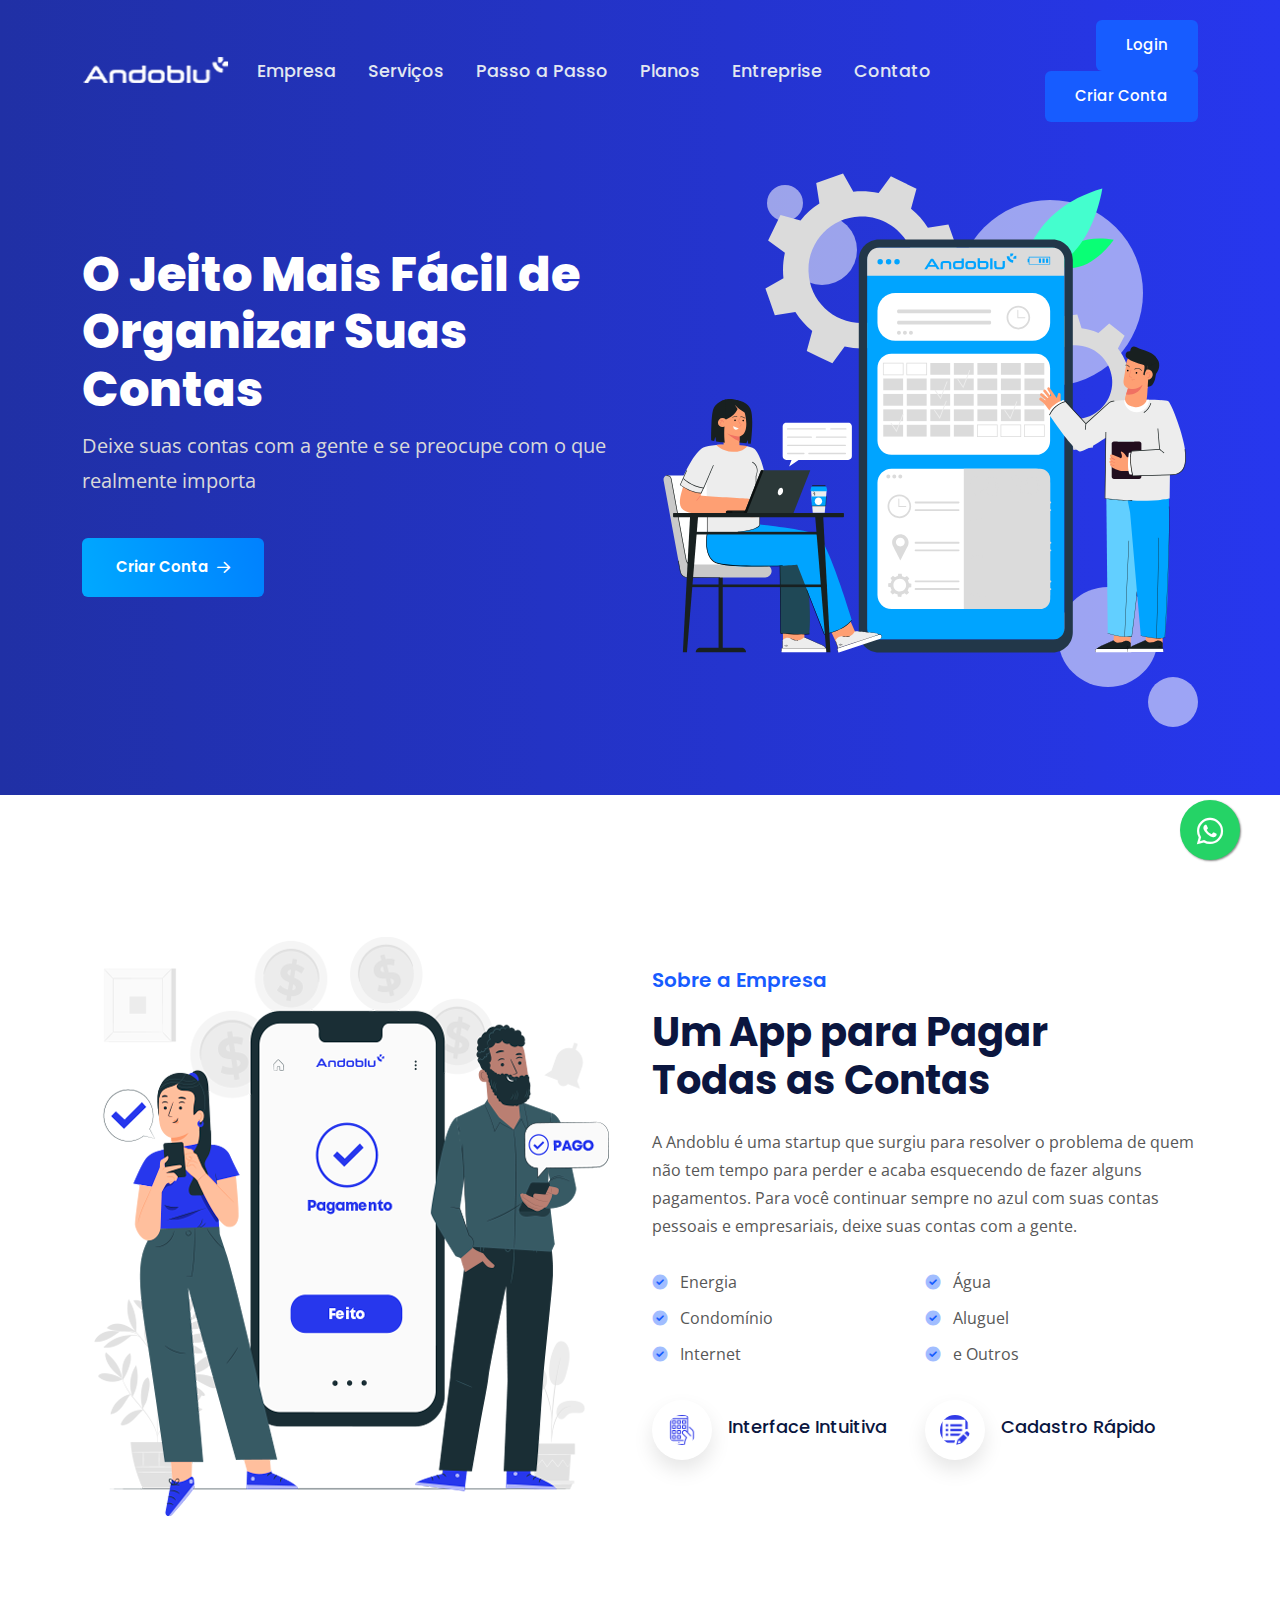
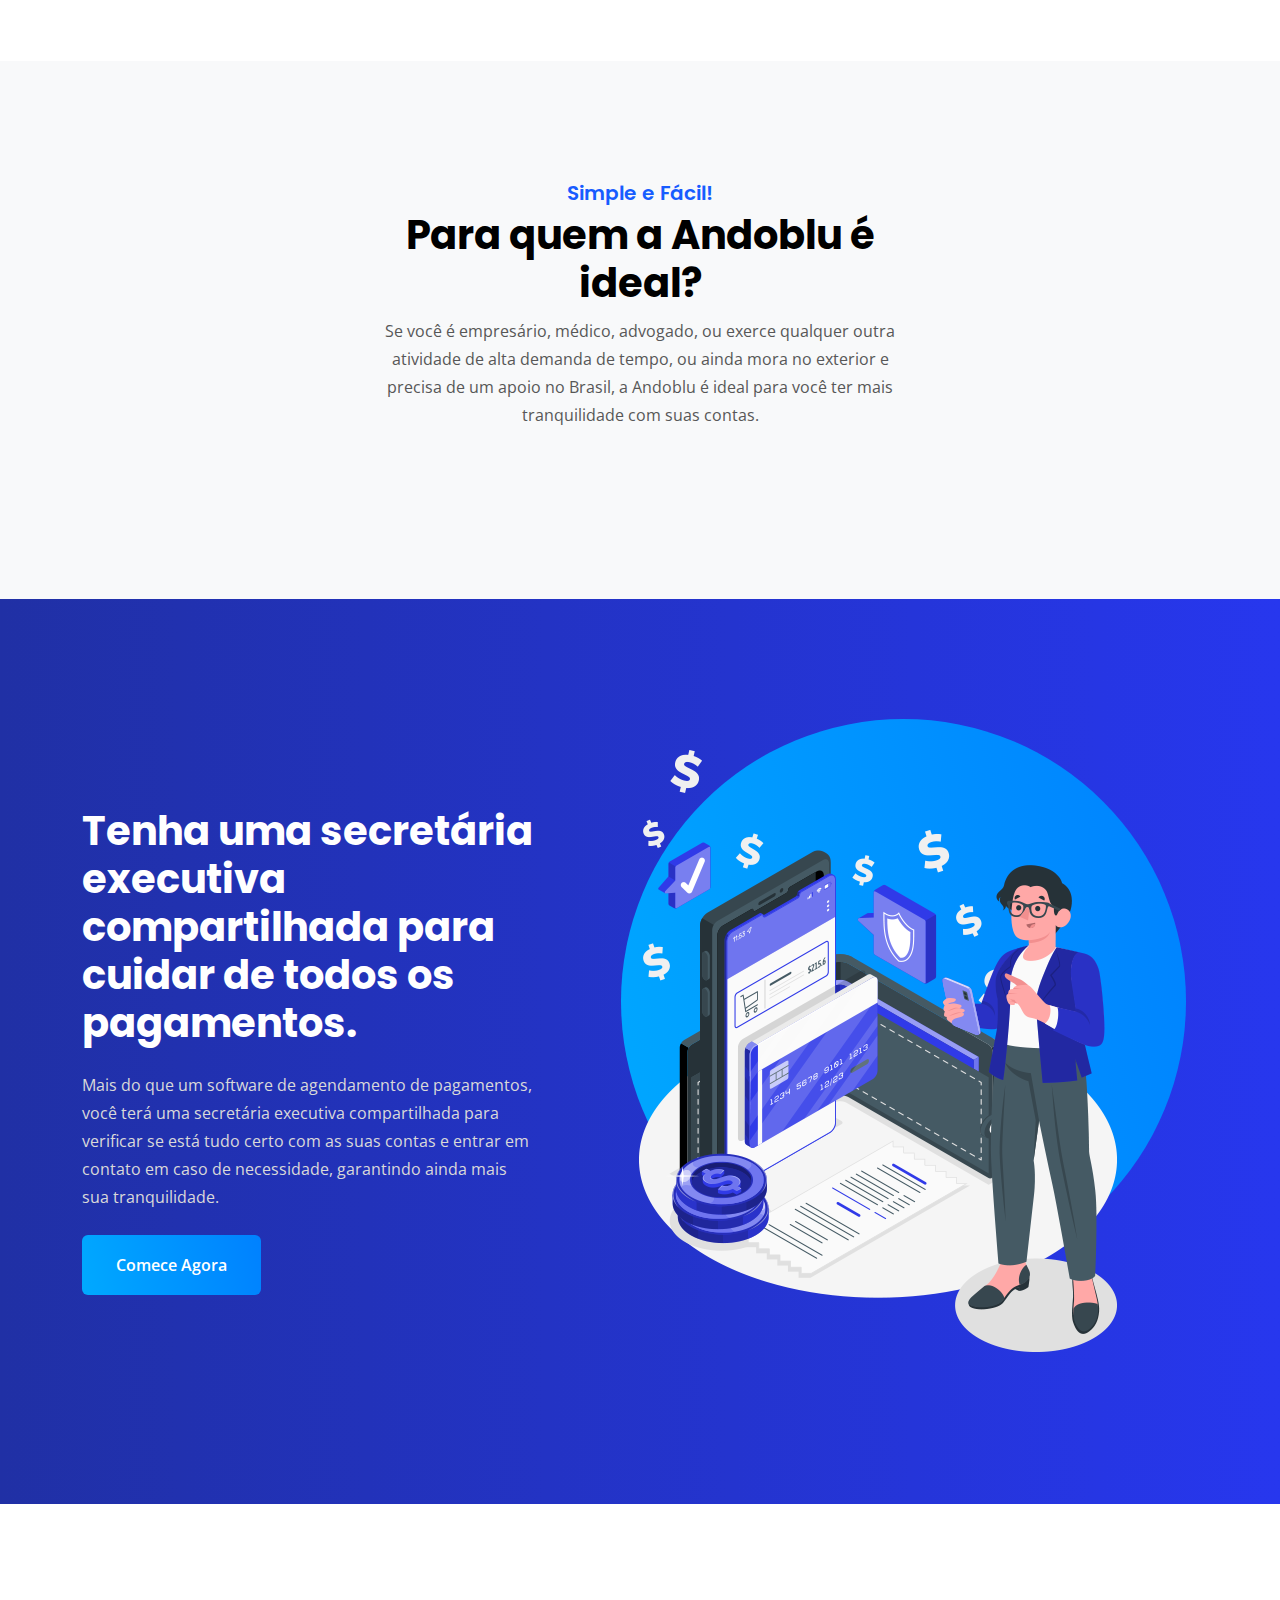
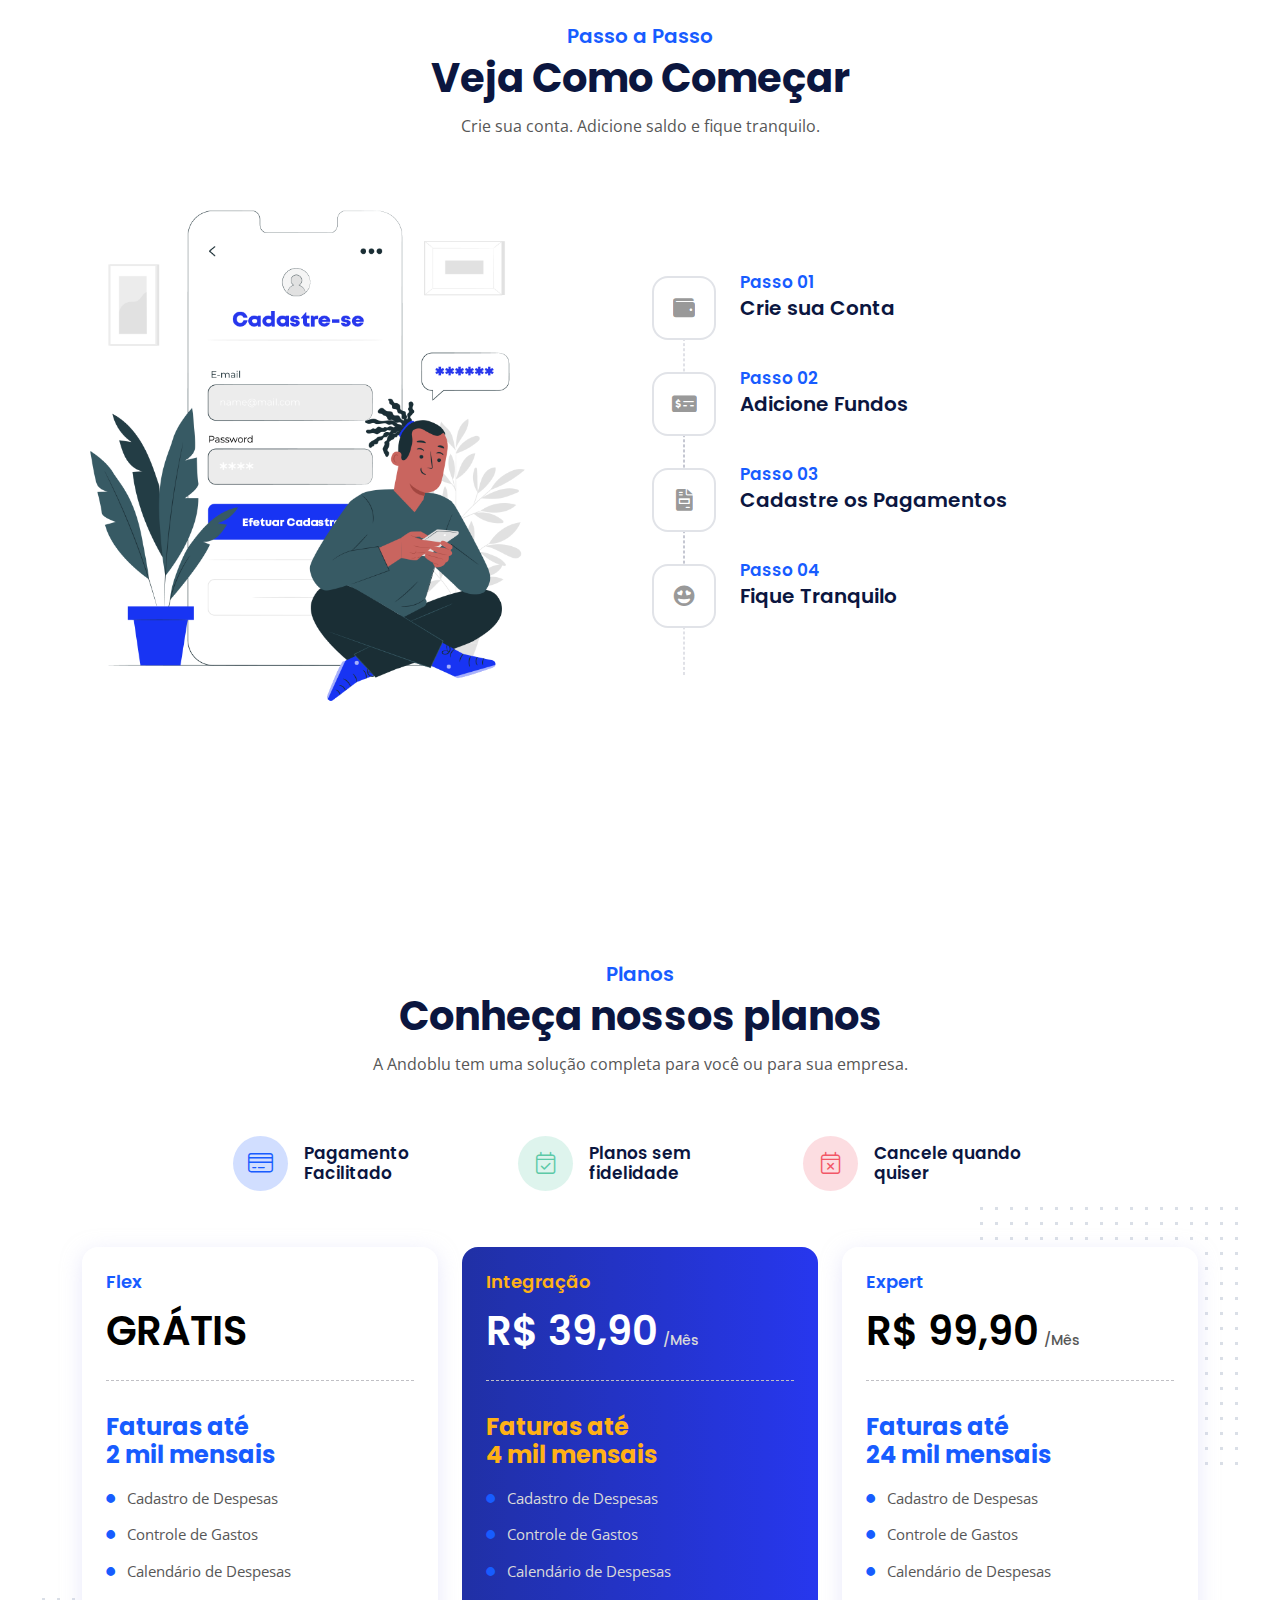
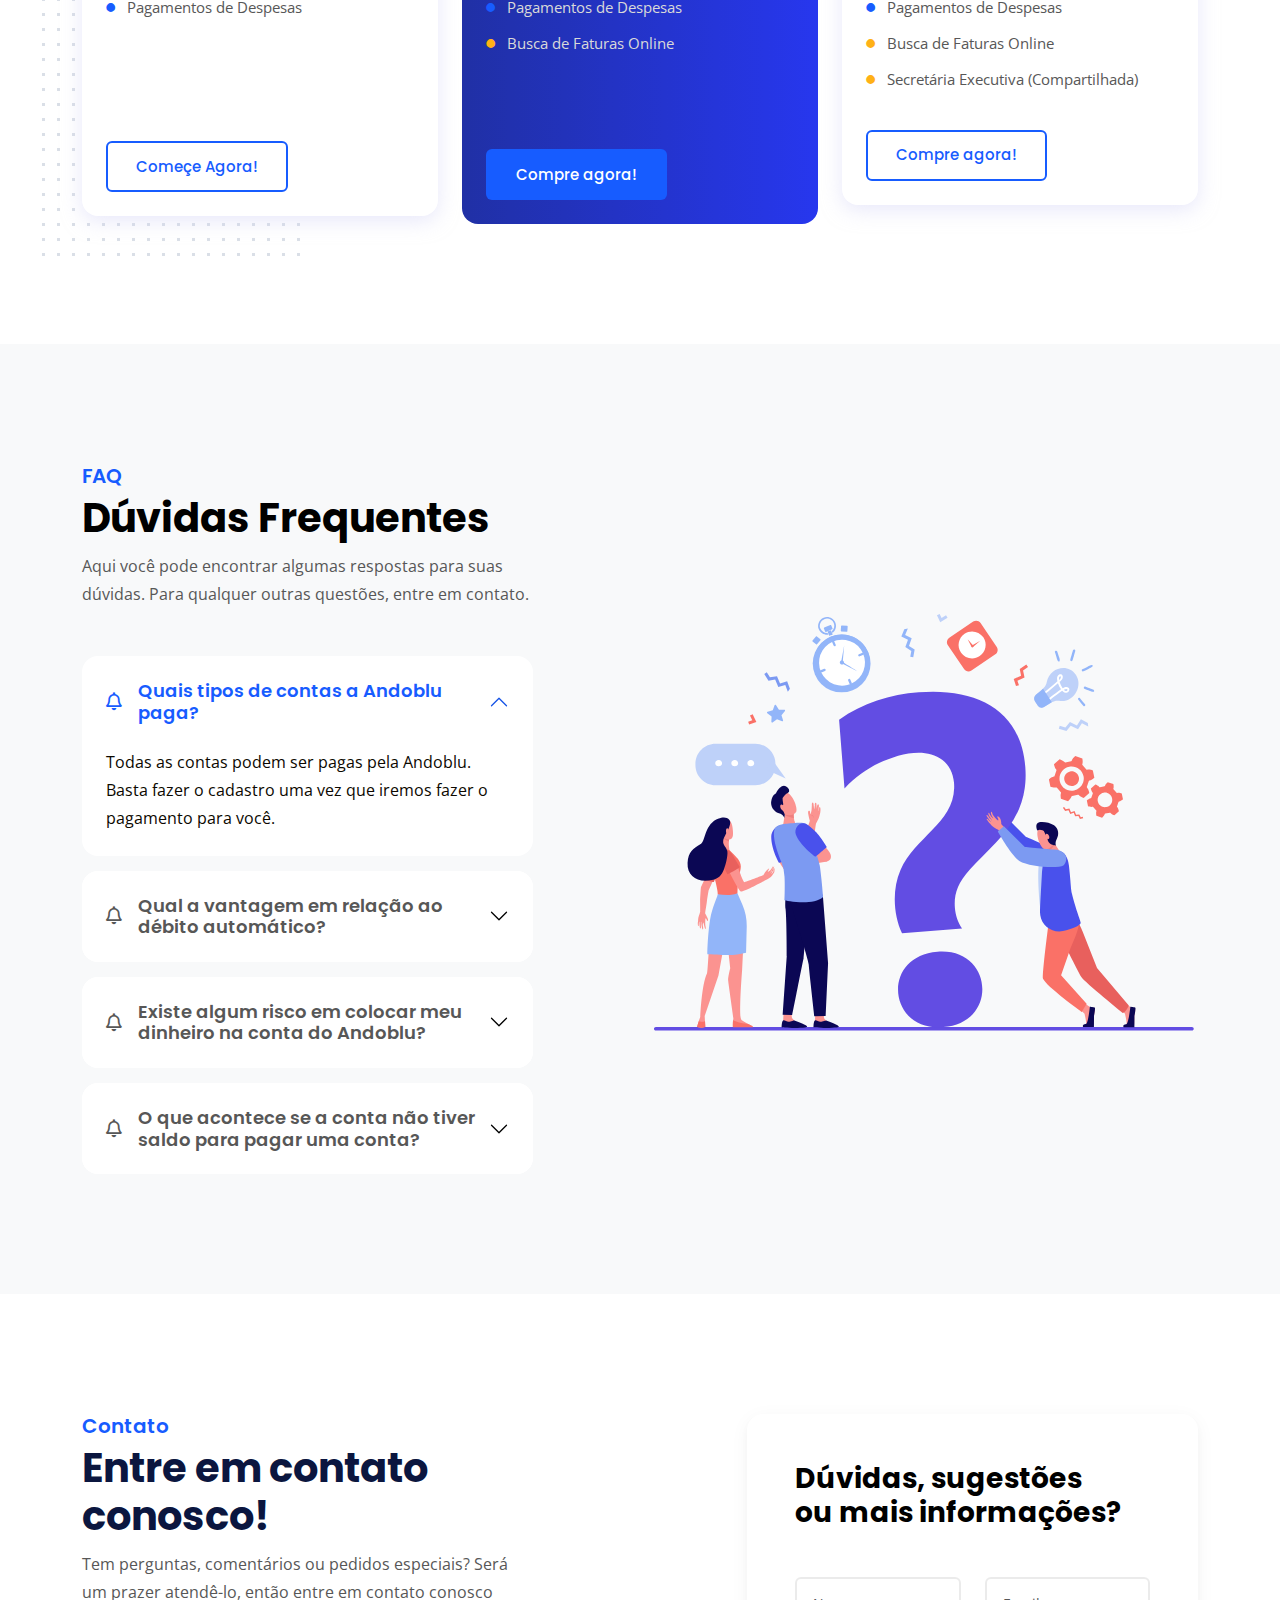
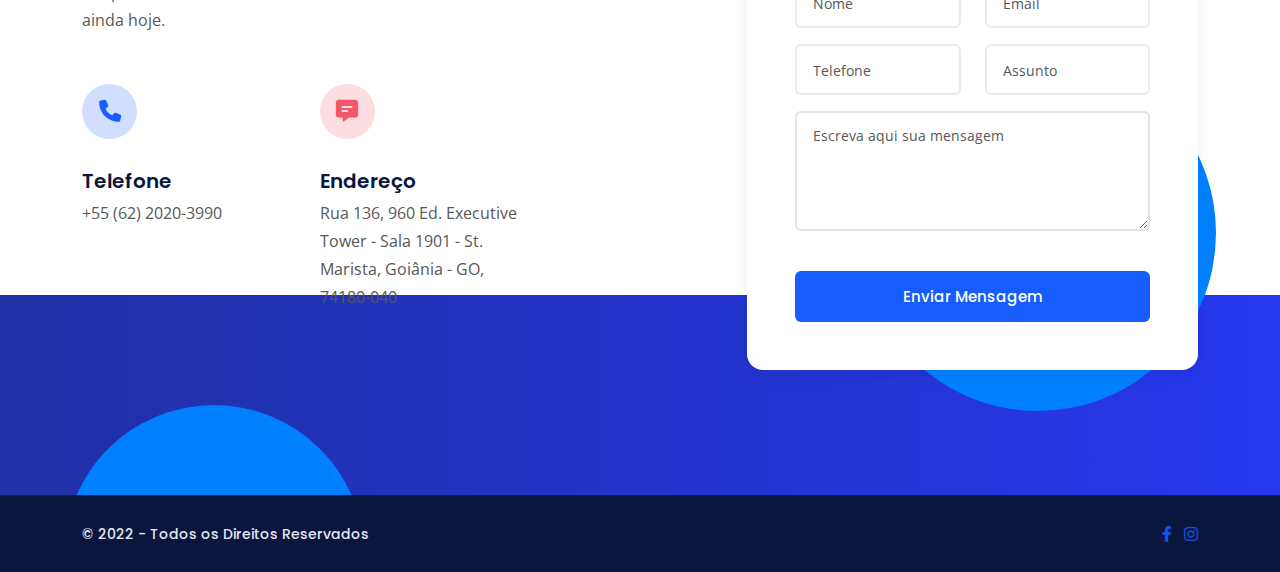
==== commit b2c101a3: "Plan readjustment - Email Index" ====
--- a/index.html
+++ b/index.html
@@ -450,7 +450,7 @@
                         <div class="position-relative single-pricing-wrap rounded-custom bg-white custom-shadow p-4 mb-4 mb-lg-0">
                             <div class="pricing-header mb-32">
                                 <h3 class="package-name text-primary d-block">Flex</h3>
-                                <h4 class="display-6 fw-semi-bold">R$ 19,90<span>/Mês</span></h4>
+                                <h4 class="display-6 fw-semi-bold">GRÁTIS<span></span></h4>
                                 <!-- <h6>Free trial 7 dias</h6> -->
                             </div>
                             <div class="pricing-info mb-4">
@@ -468,7 +468,7 @@
 
                                 </ul>
                             </div>
-                            <a href="https://mpago.la/1KYaMD2" class="btn btn-outline-primary mt-2">Compre Agora!</a>
+                            <a href="https://appdev.andoblu.com.br/register" class="btn btn-outline-primary mt-2">Começe Agora!</a>
 
                             <!--pattern start-->
                             <div class="dot-shape-bg position-absolute z--1 left--40 bottom--40">
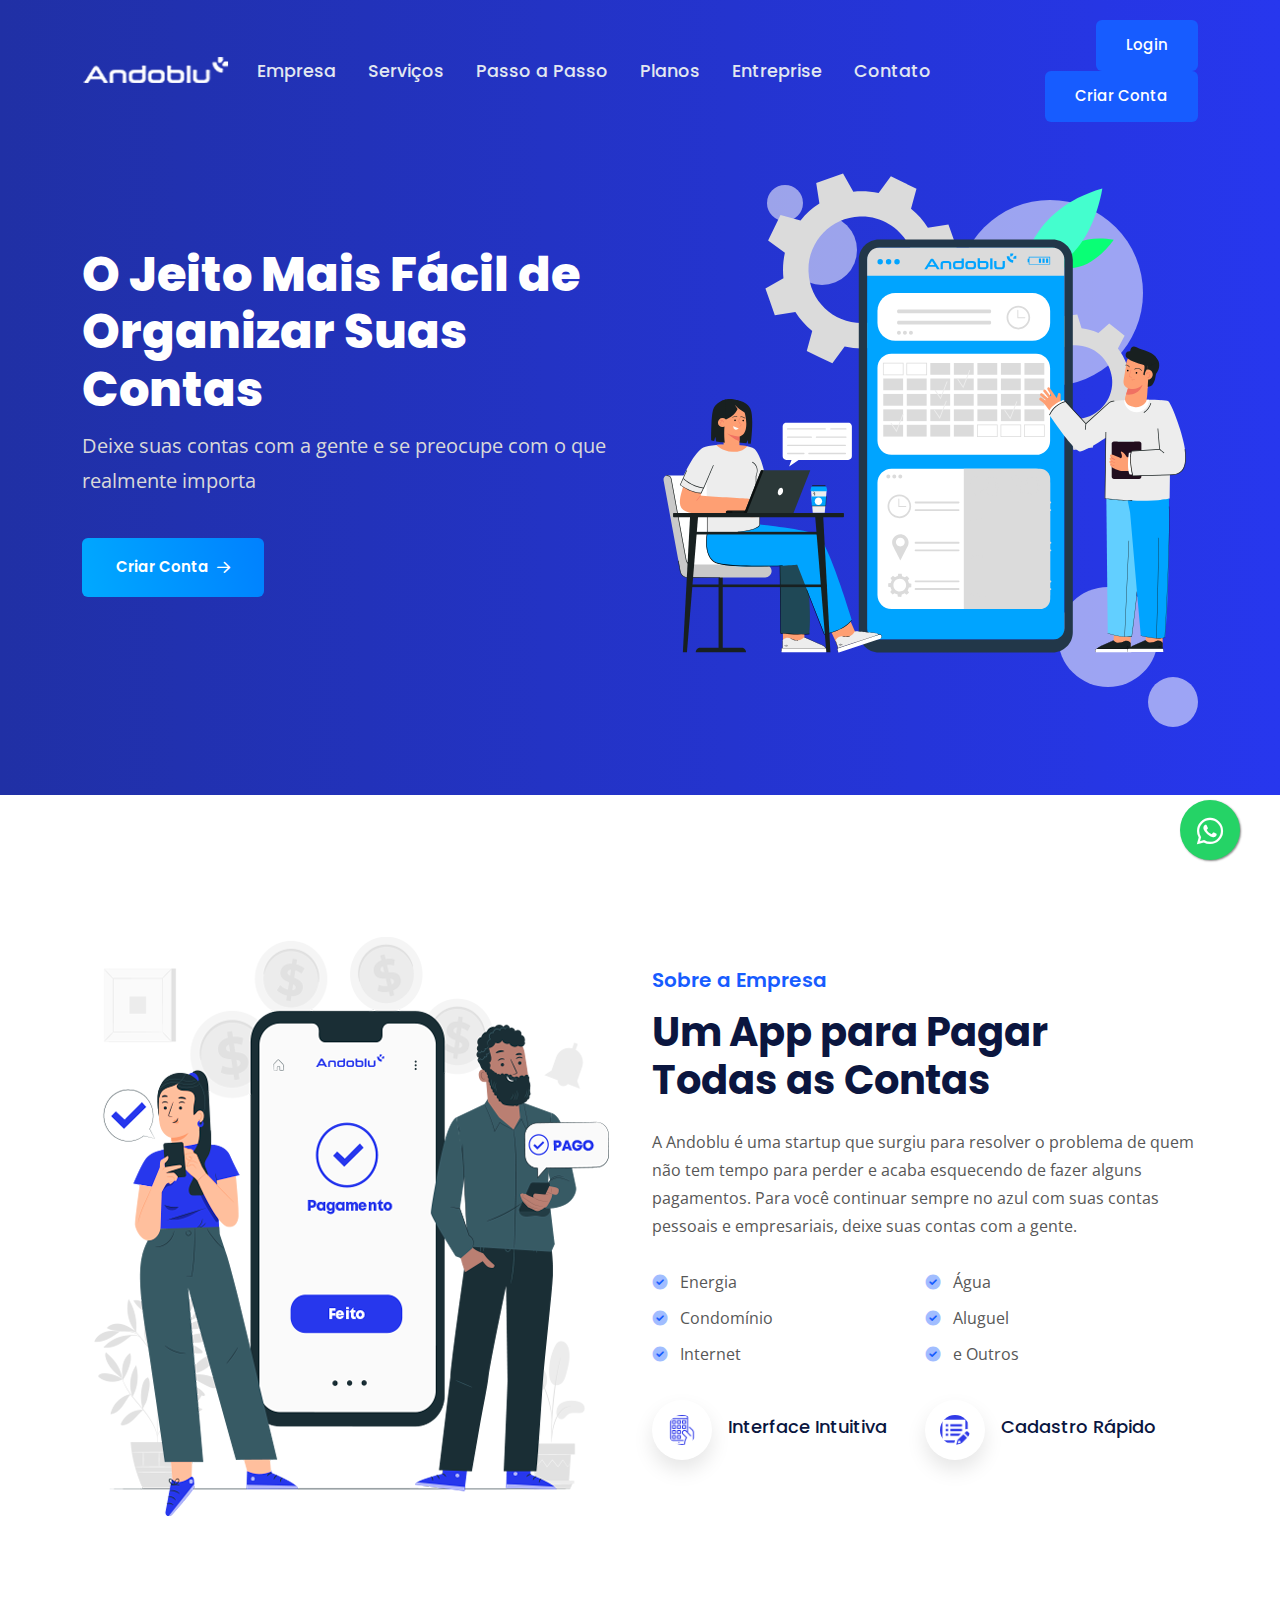
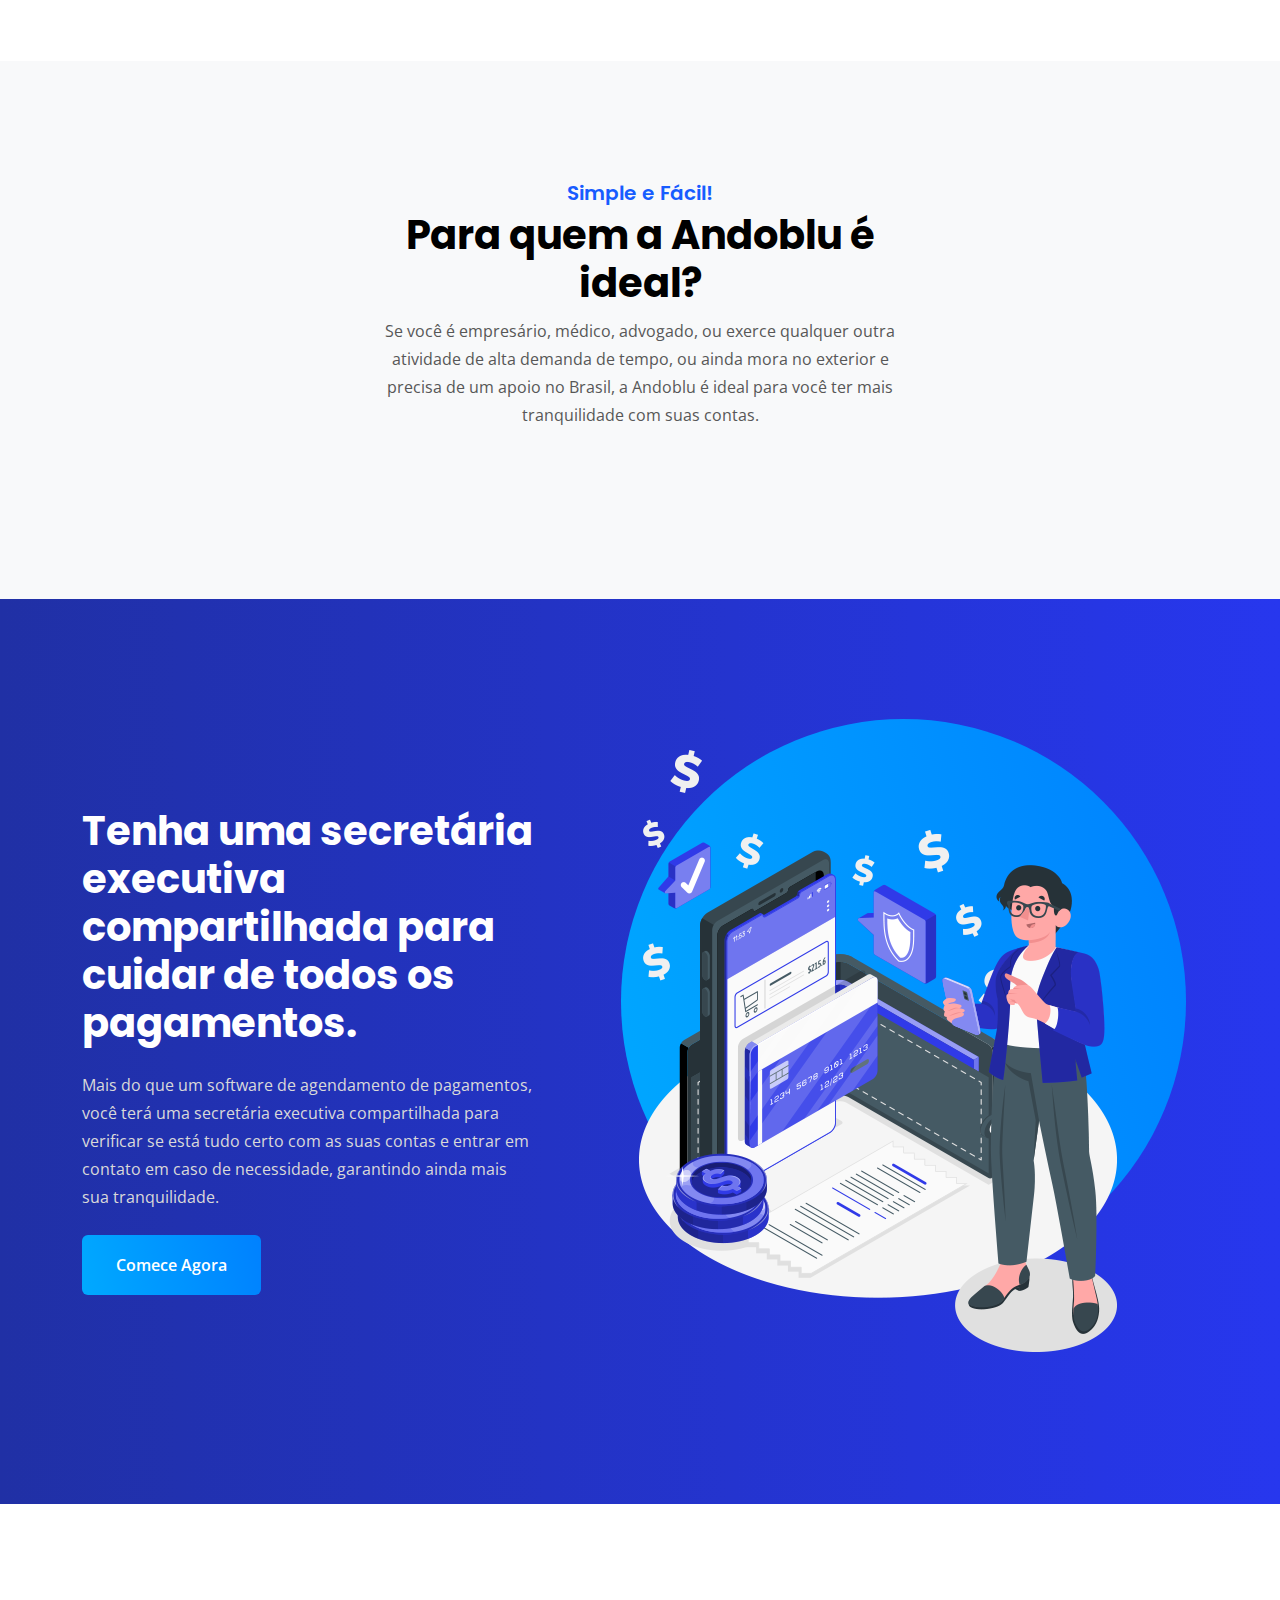
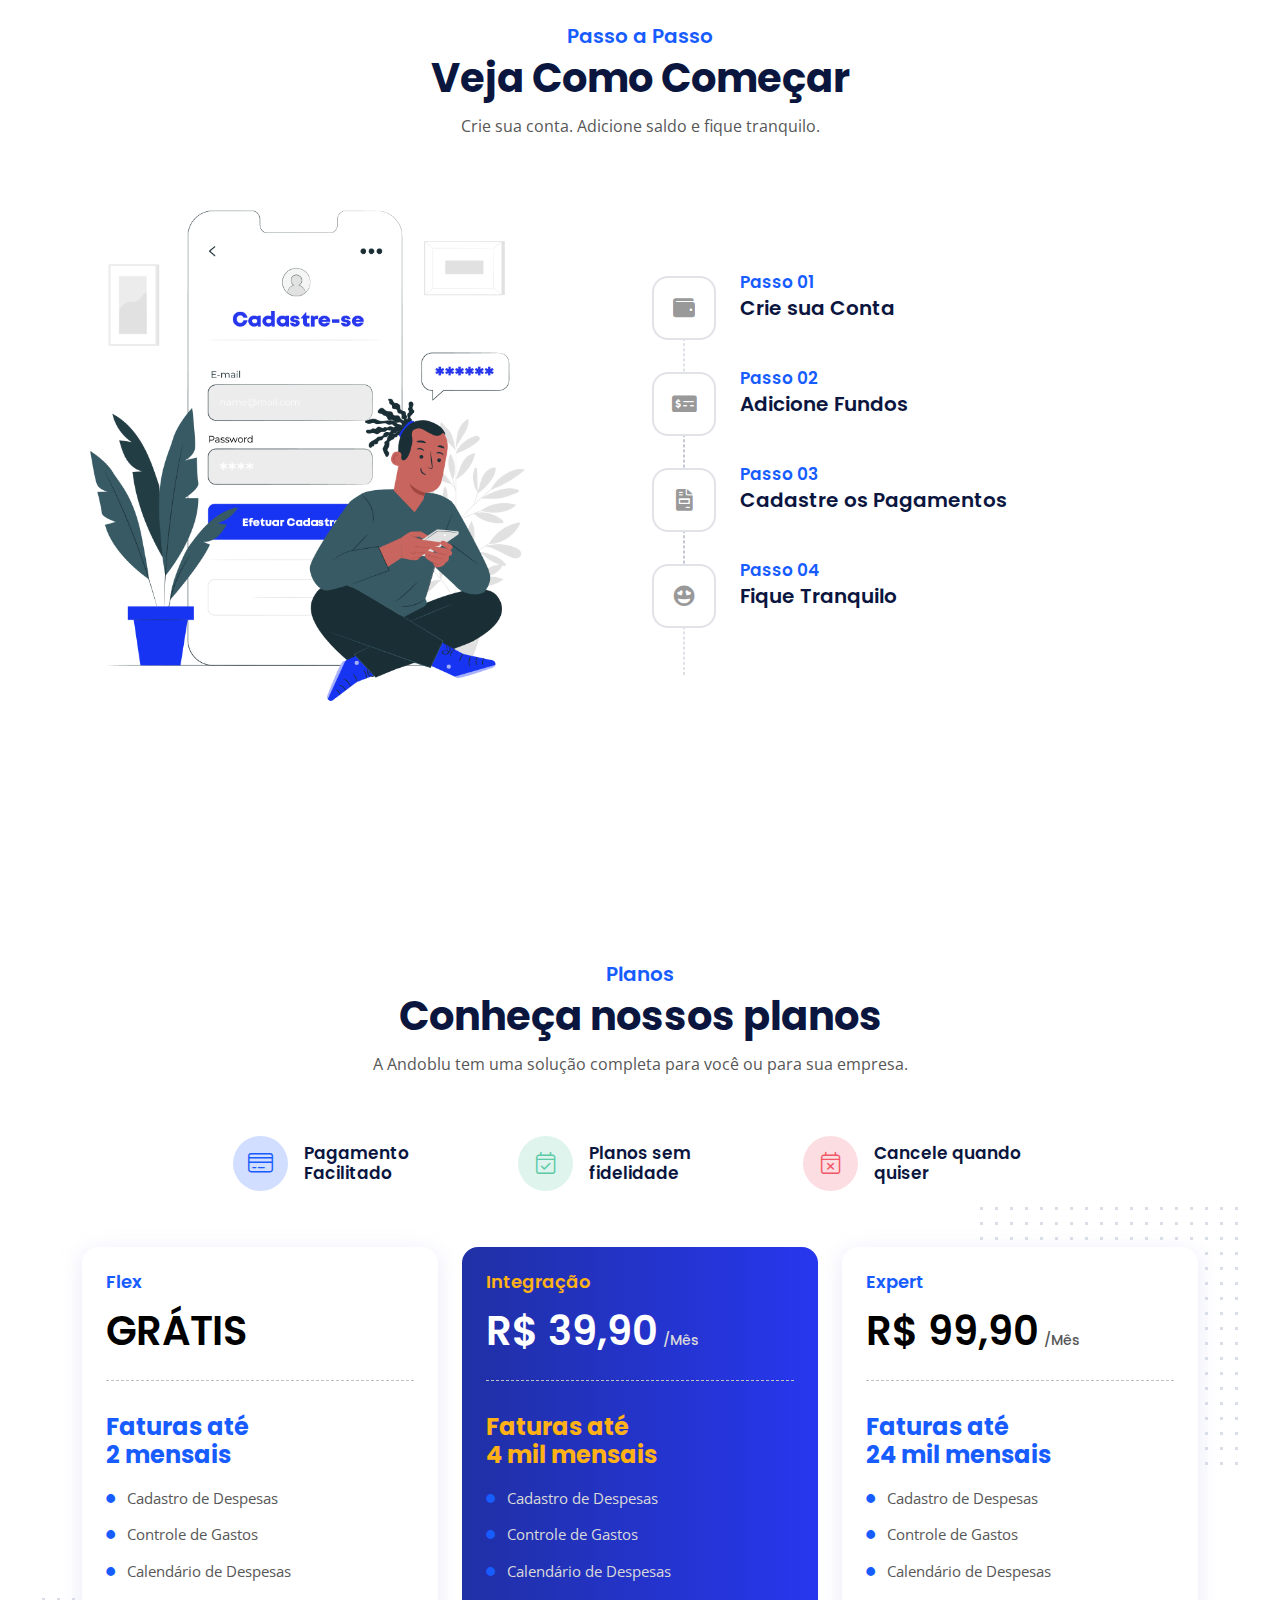
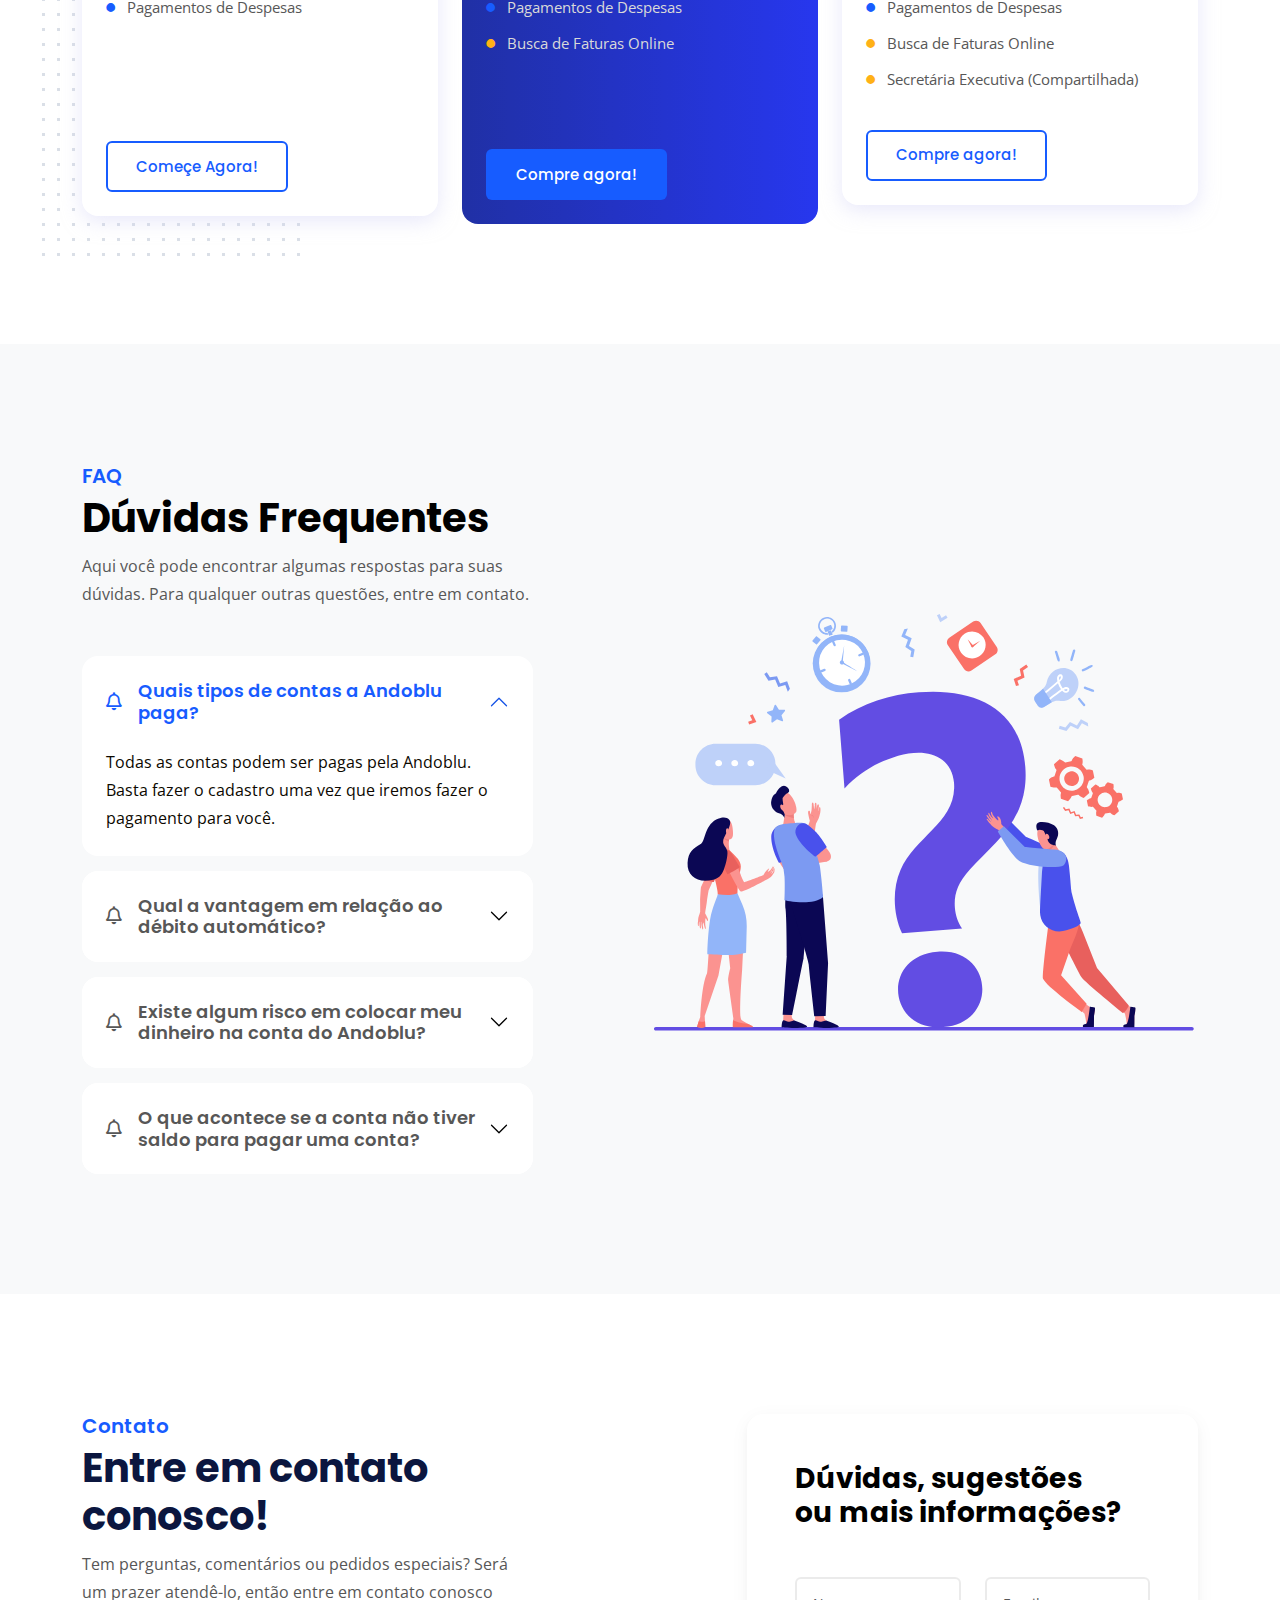
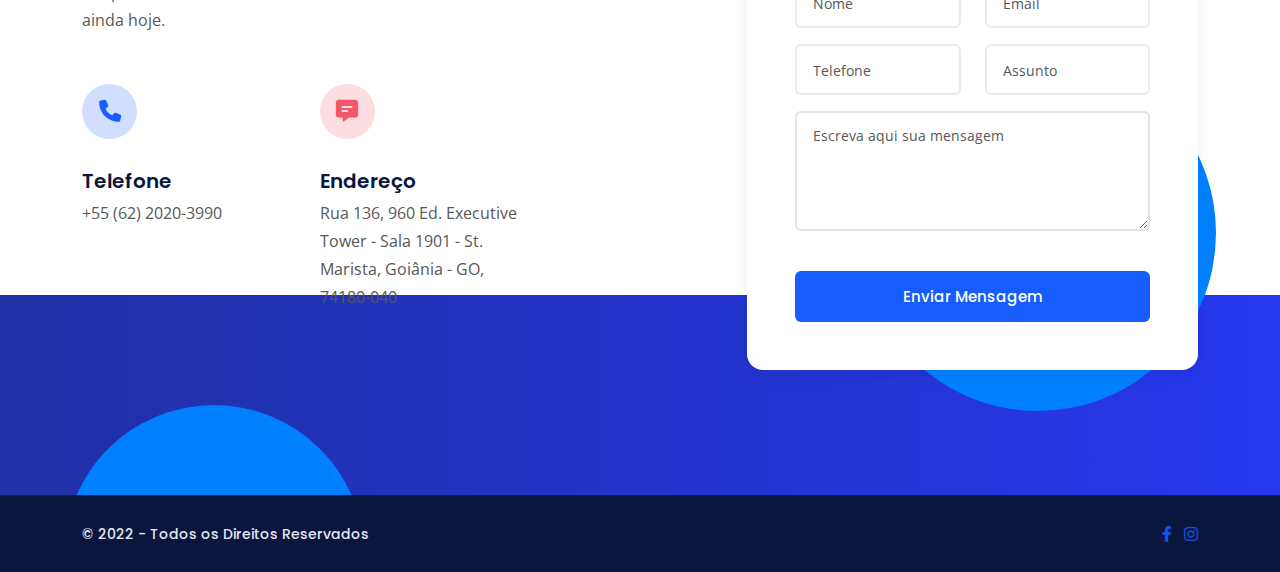
==== commit 304ae554: "Update Index.html" ====
--- a/index.html
+++ b/index.html
@@ -455,7 +455,7 @@
                             </div>
                             <div class="pricing-info mb-4">
                                 <ul class="pricing-feature-list list-unstyled">
-                                    <h4 class="package-name text-primary d-block">Faturas até <br>2 mil mensais</h4>
+                                    <h4 class="package-name text-primary d-block">Faturas até <br>2  mensais</h4>
                                     <li><i class="fas fa-circle fa-2xs text-primary me-2"></i> Cadastro de Despesas</li>
                                     <li><i class="fas fa-circle fa-2xs text-primary me-2"></i> Controle de Gastos</li>
                                     <li><i class="fas fa-circle fa-2xs text-primary me-2"></i> Calendário de Despesas</li>
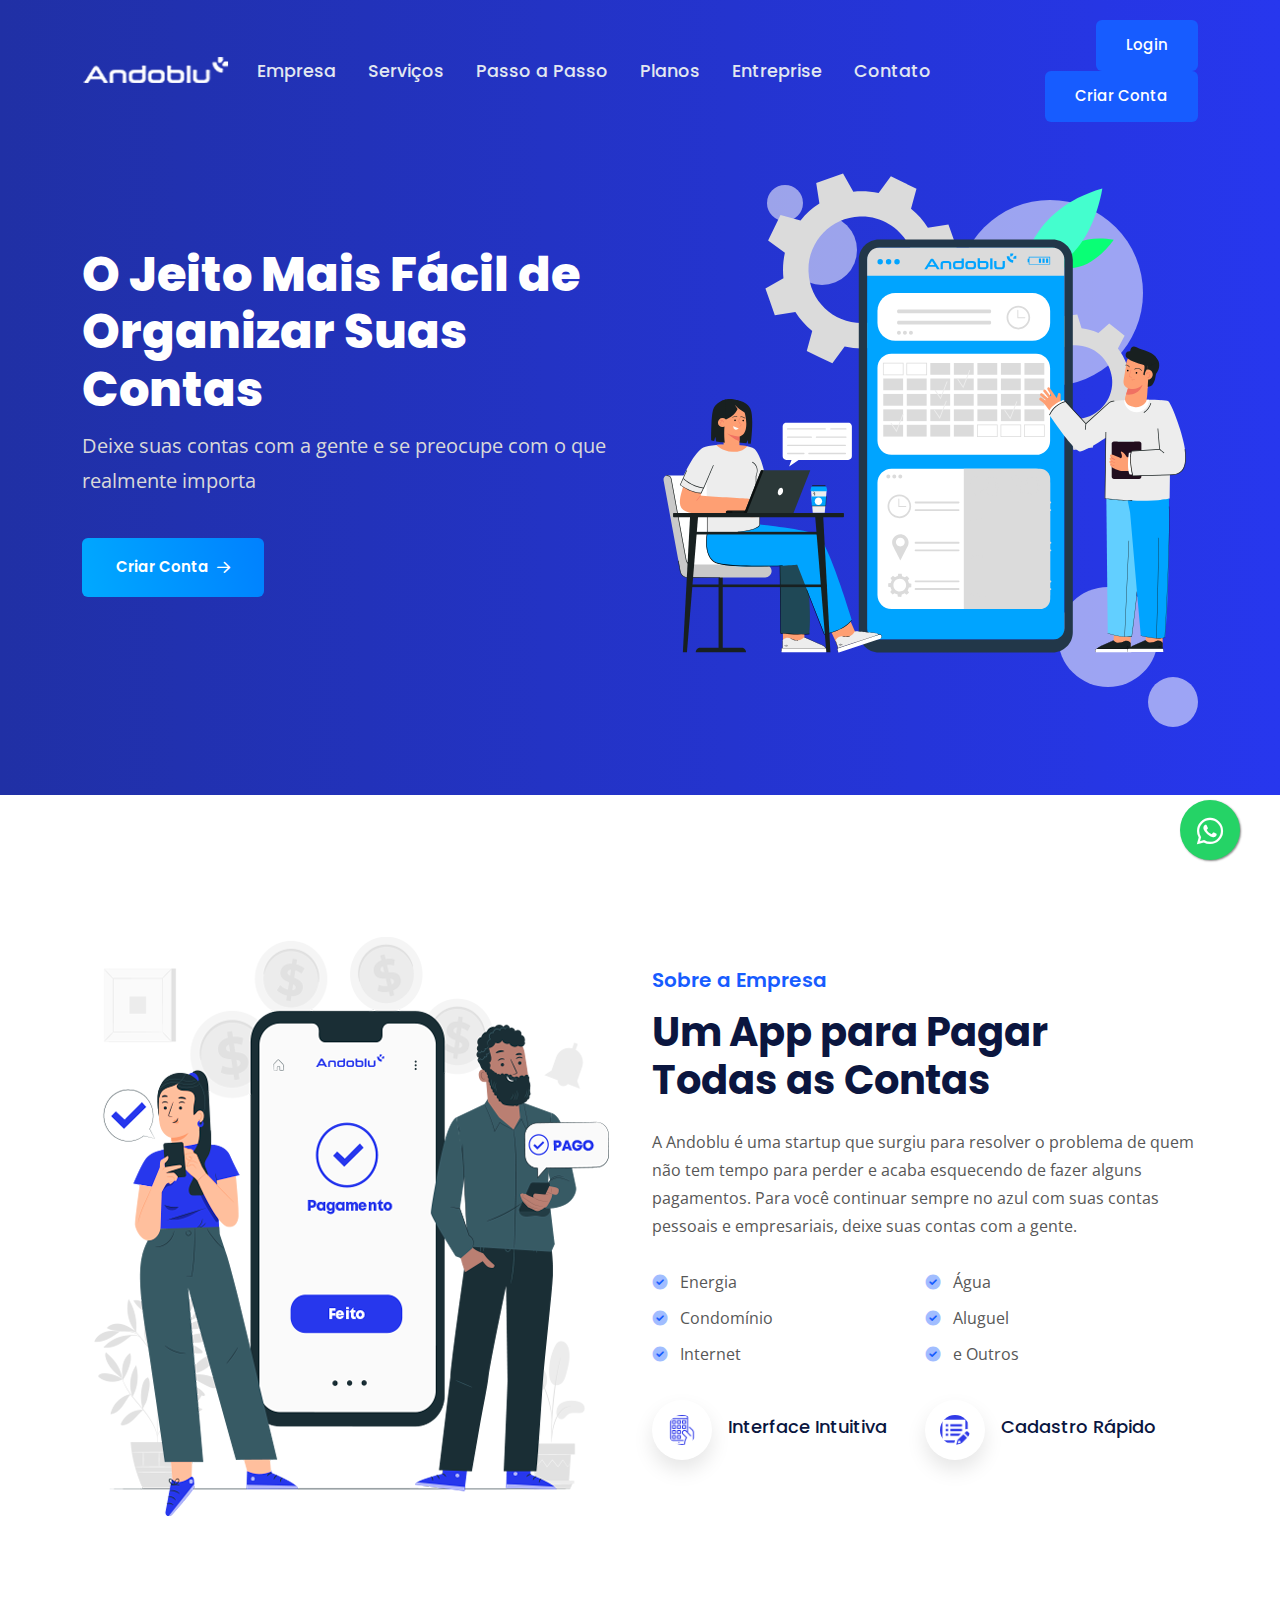
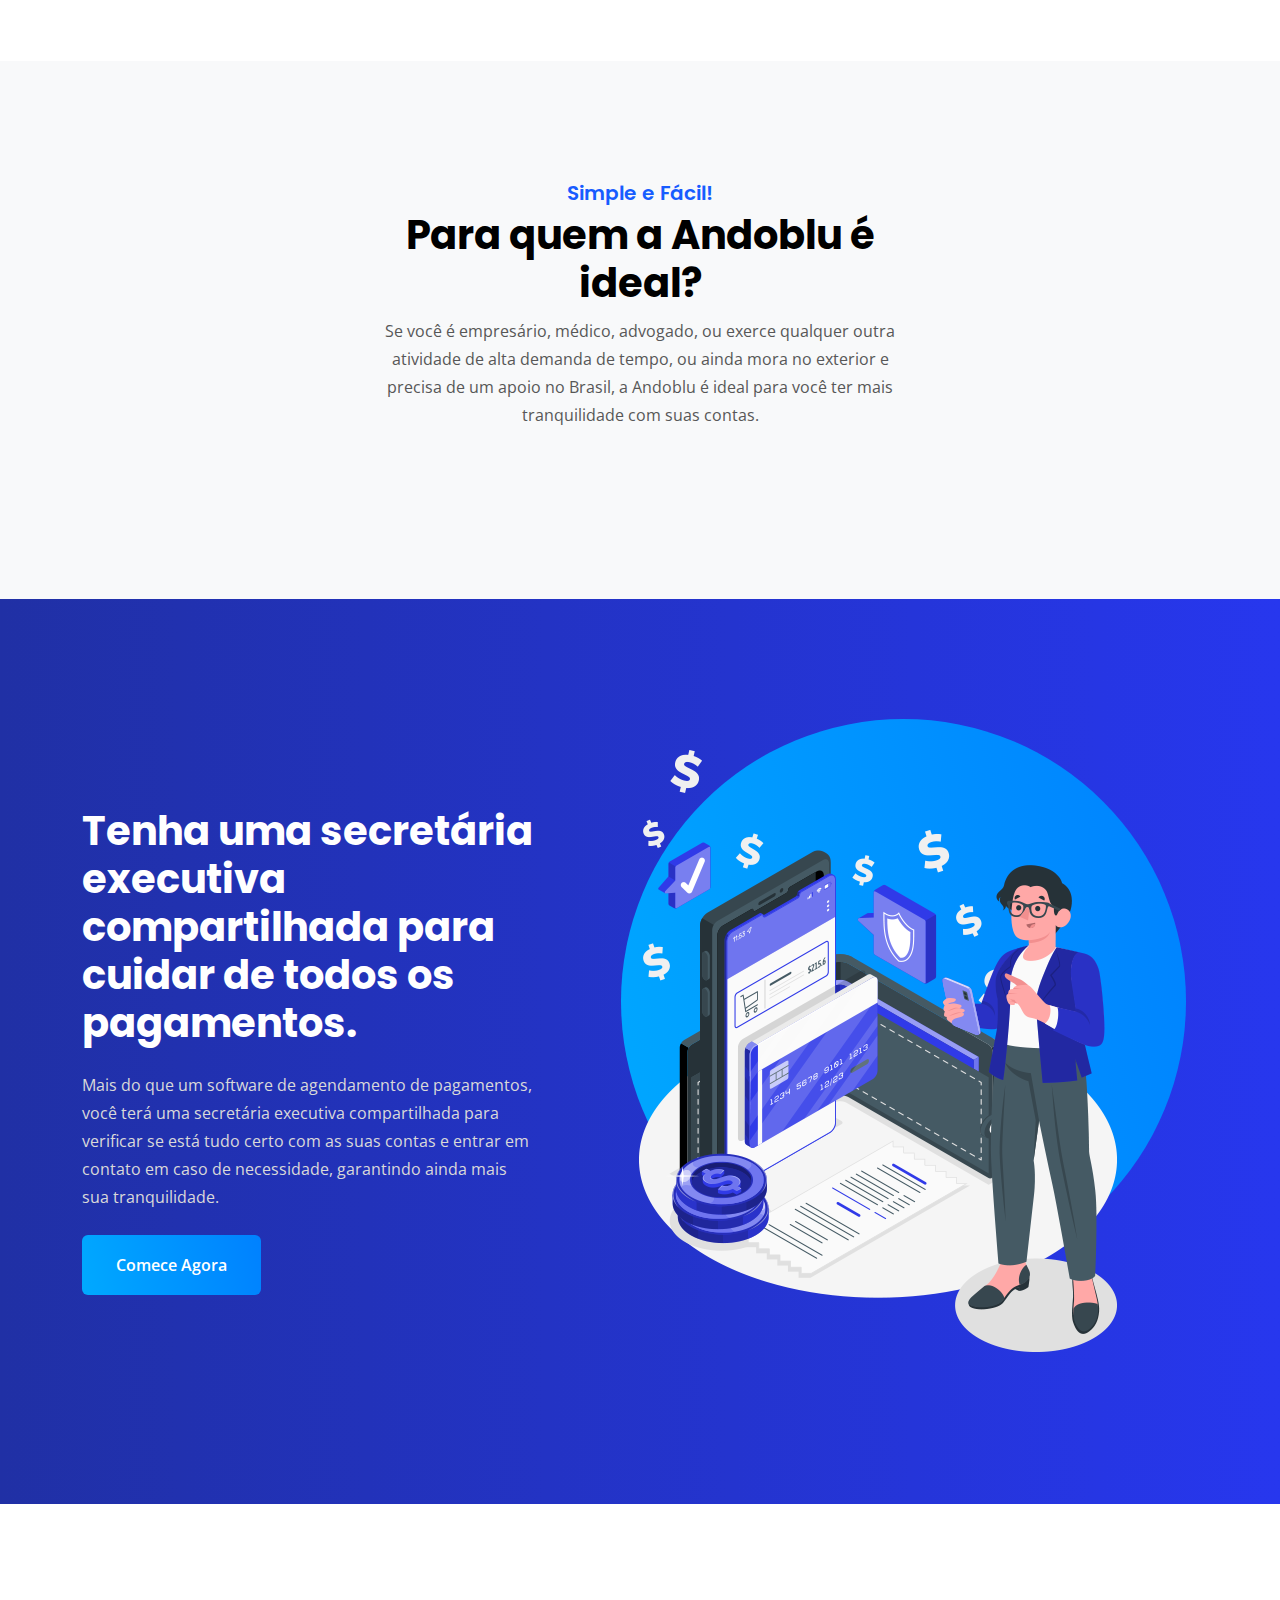
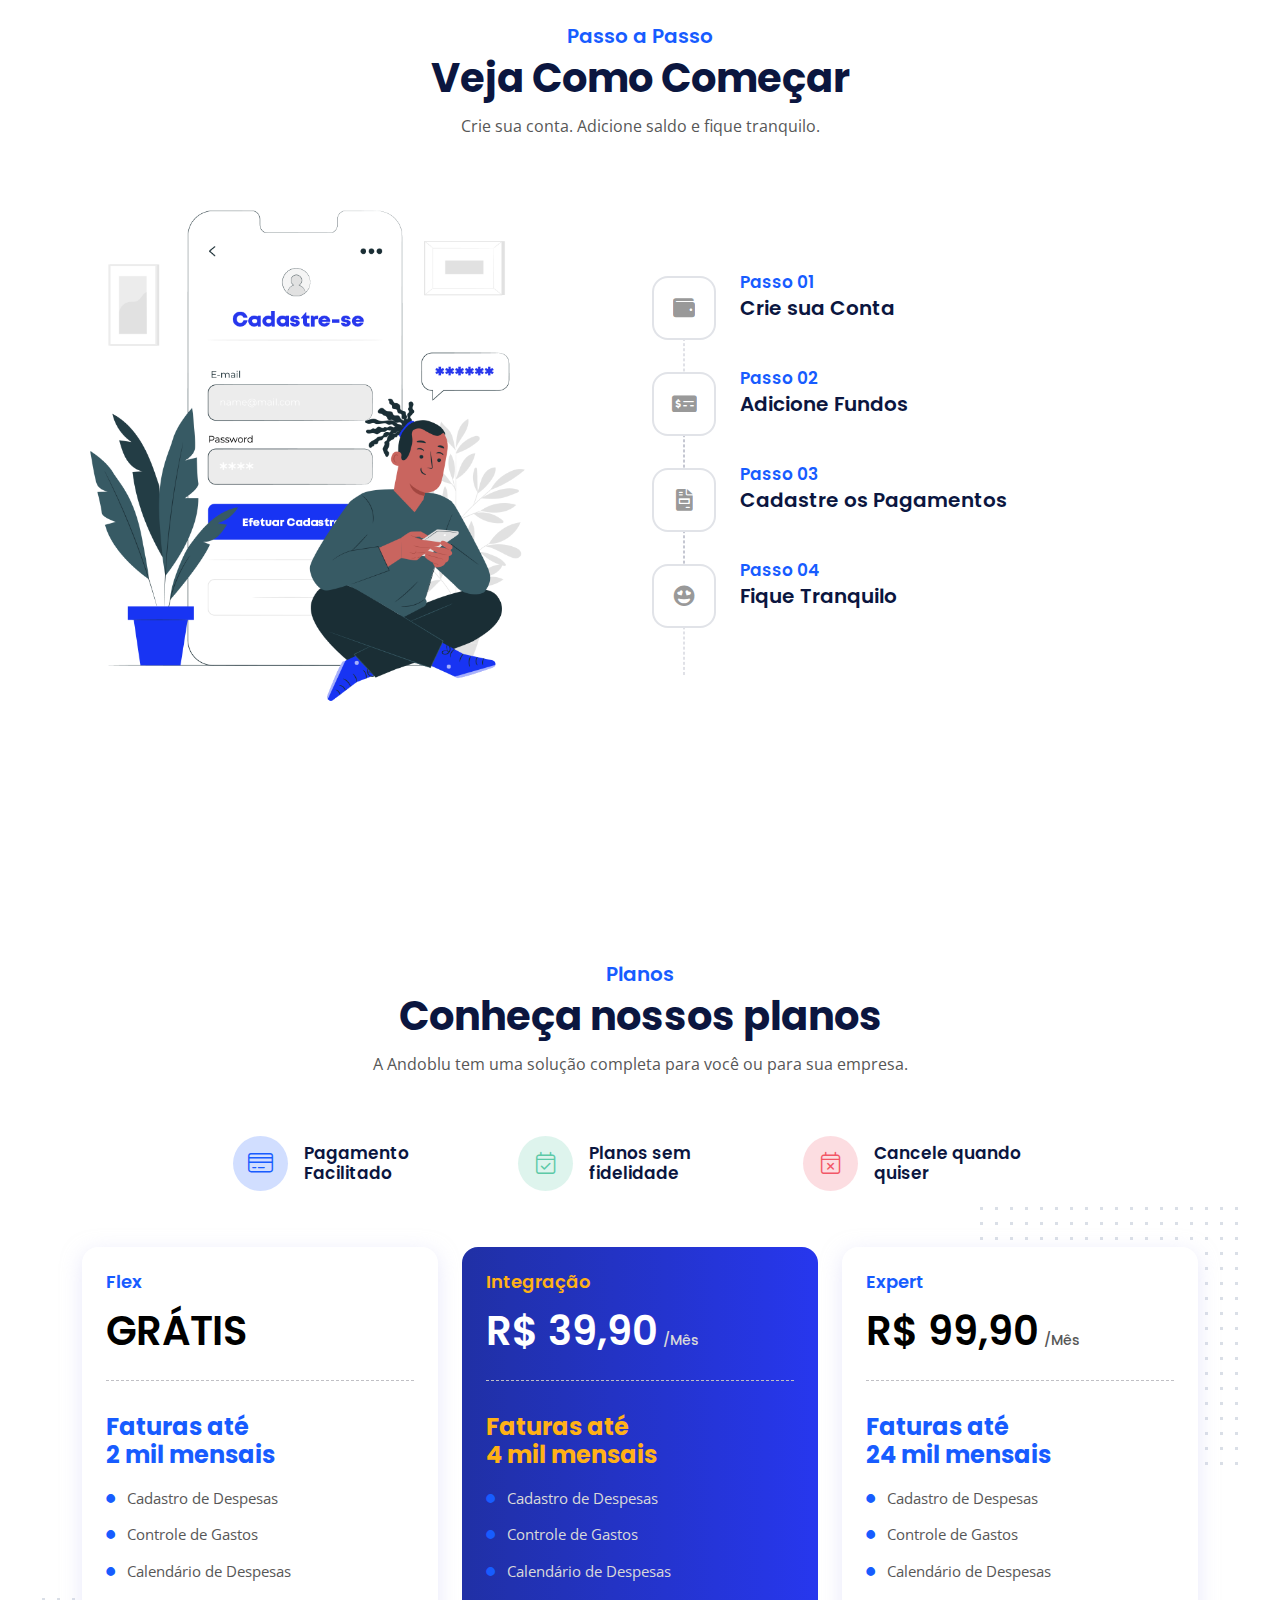
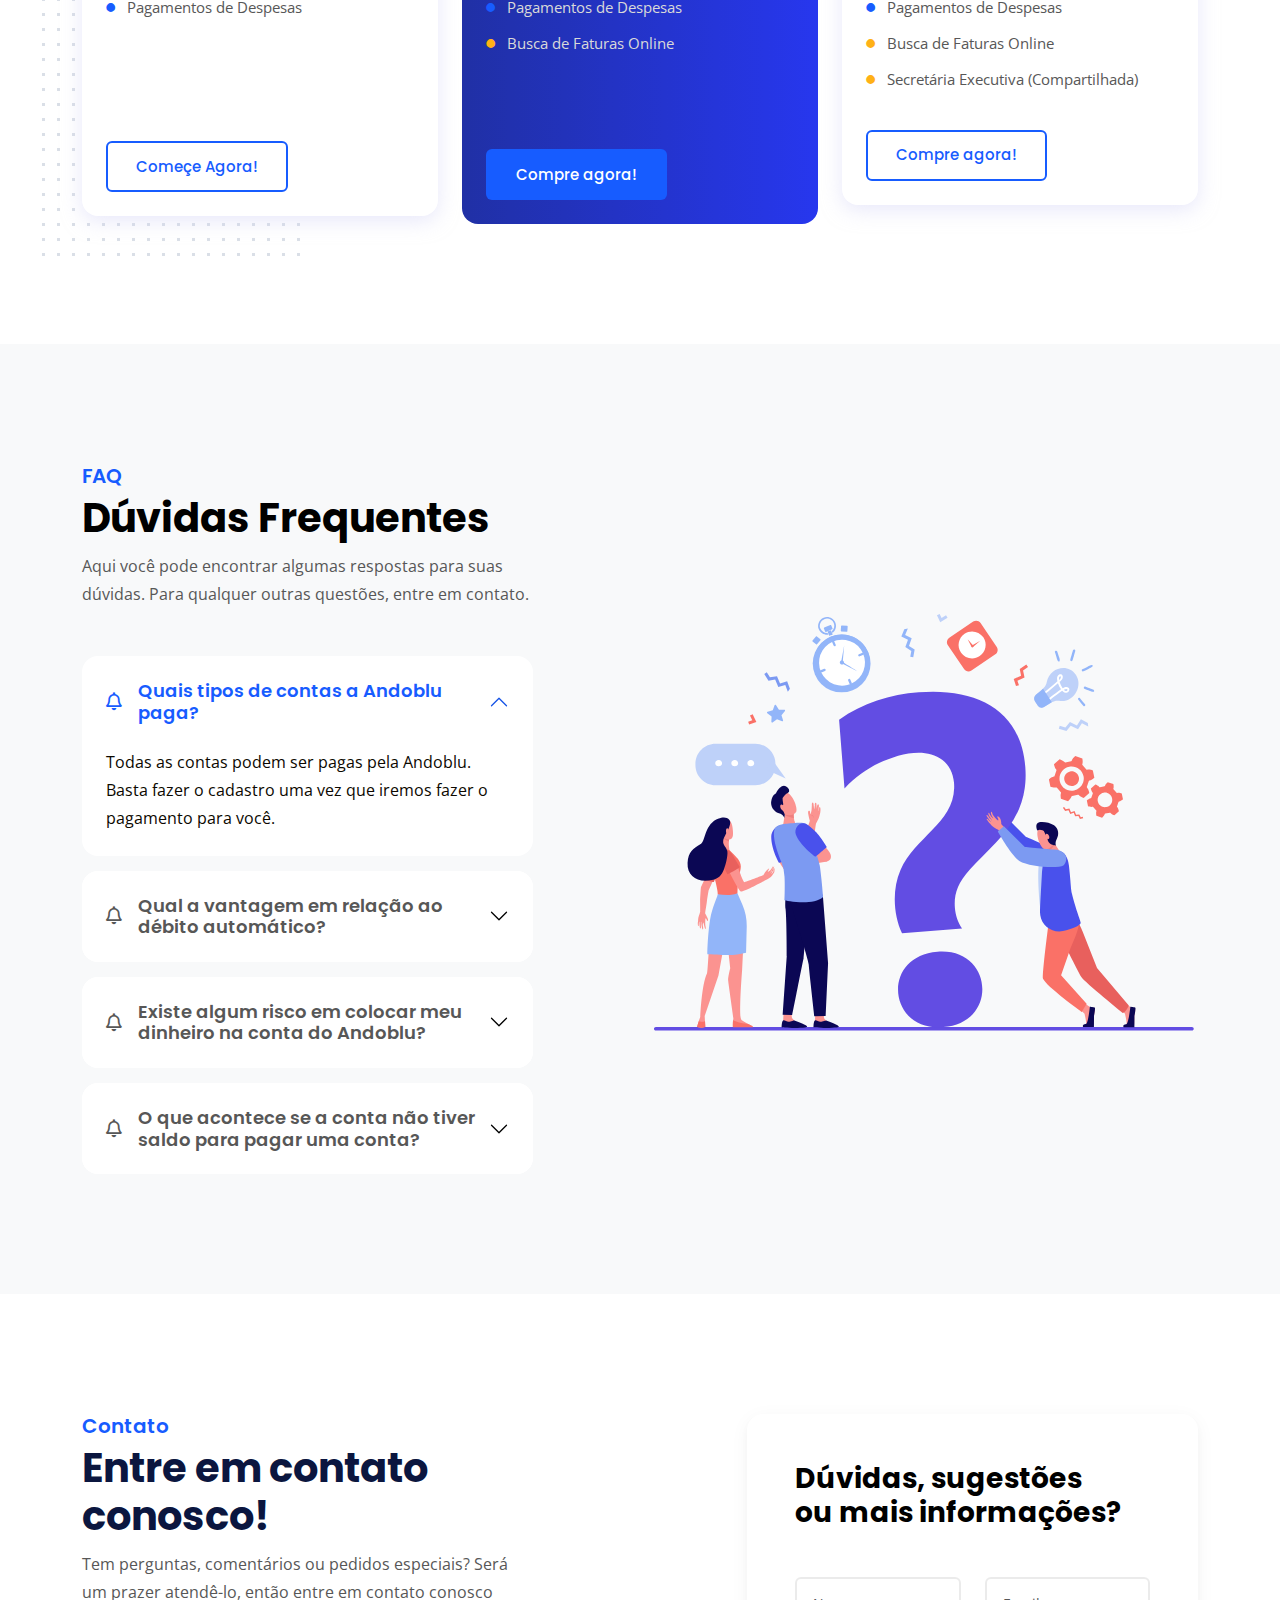
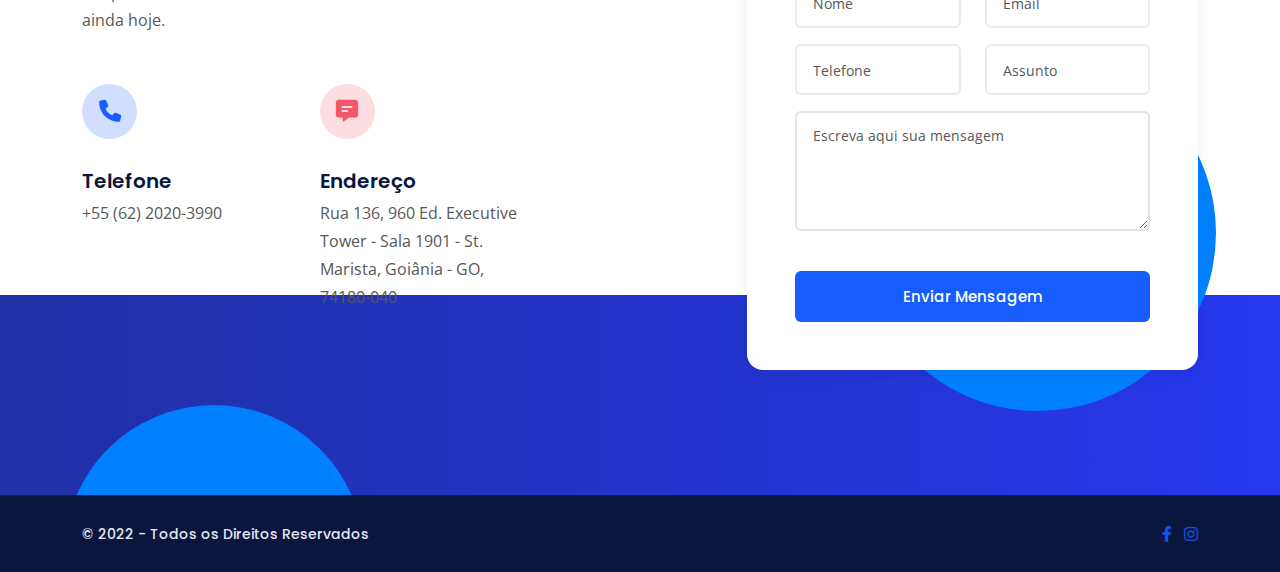
==== commit 6d2d2209: "Update Index.html" ====
--- a/index.html
+++ b/index.html
@@ -455,7 +455,7 @@
                             </div>
                             <div class="pricing-info mb-4">
                                 <ul class="pricing-feature-list list-unstyled">
-                                    <h4 class="package-name text-primary d-block">Faturas até <br>2  mensais</h4>
+                                    <h4 class="package-name text-primary d-block">Faturas até <br>2 mil mensais</h4>
                                     <li><i class="fas fa-circle fa-2xs text-primary me-2"></i> Cadastro de Despesas</li>
                                     <li><i class="fas fa-circle fa-2xs text-primary me-2"></i> Controle de Gastos</li>
                                     <li><i class="fas fa-circle fa-2xs text-primary me-2"></i> Calendário de Despesas</li>
